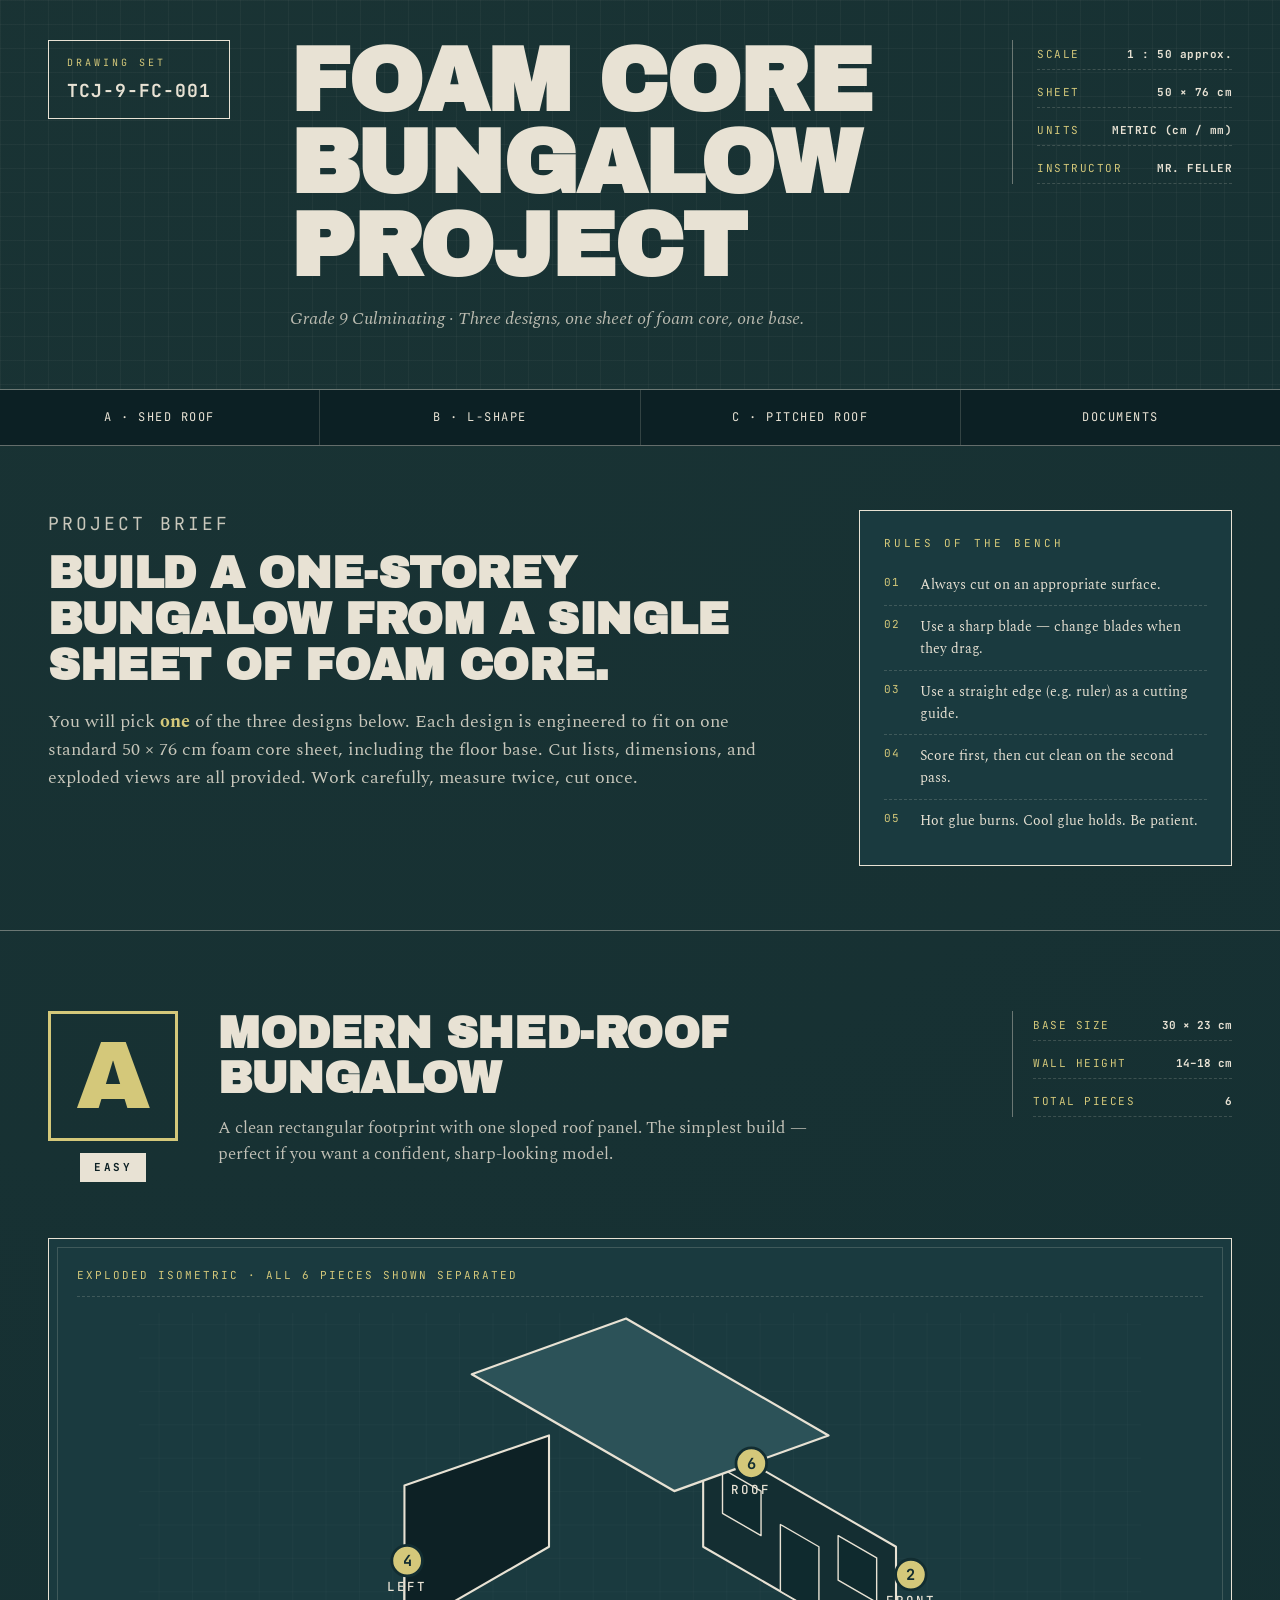
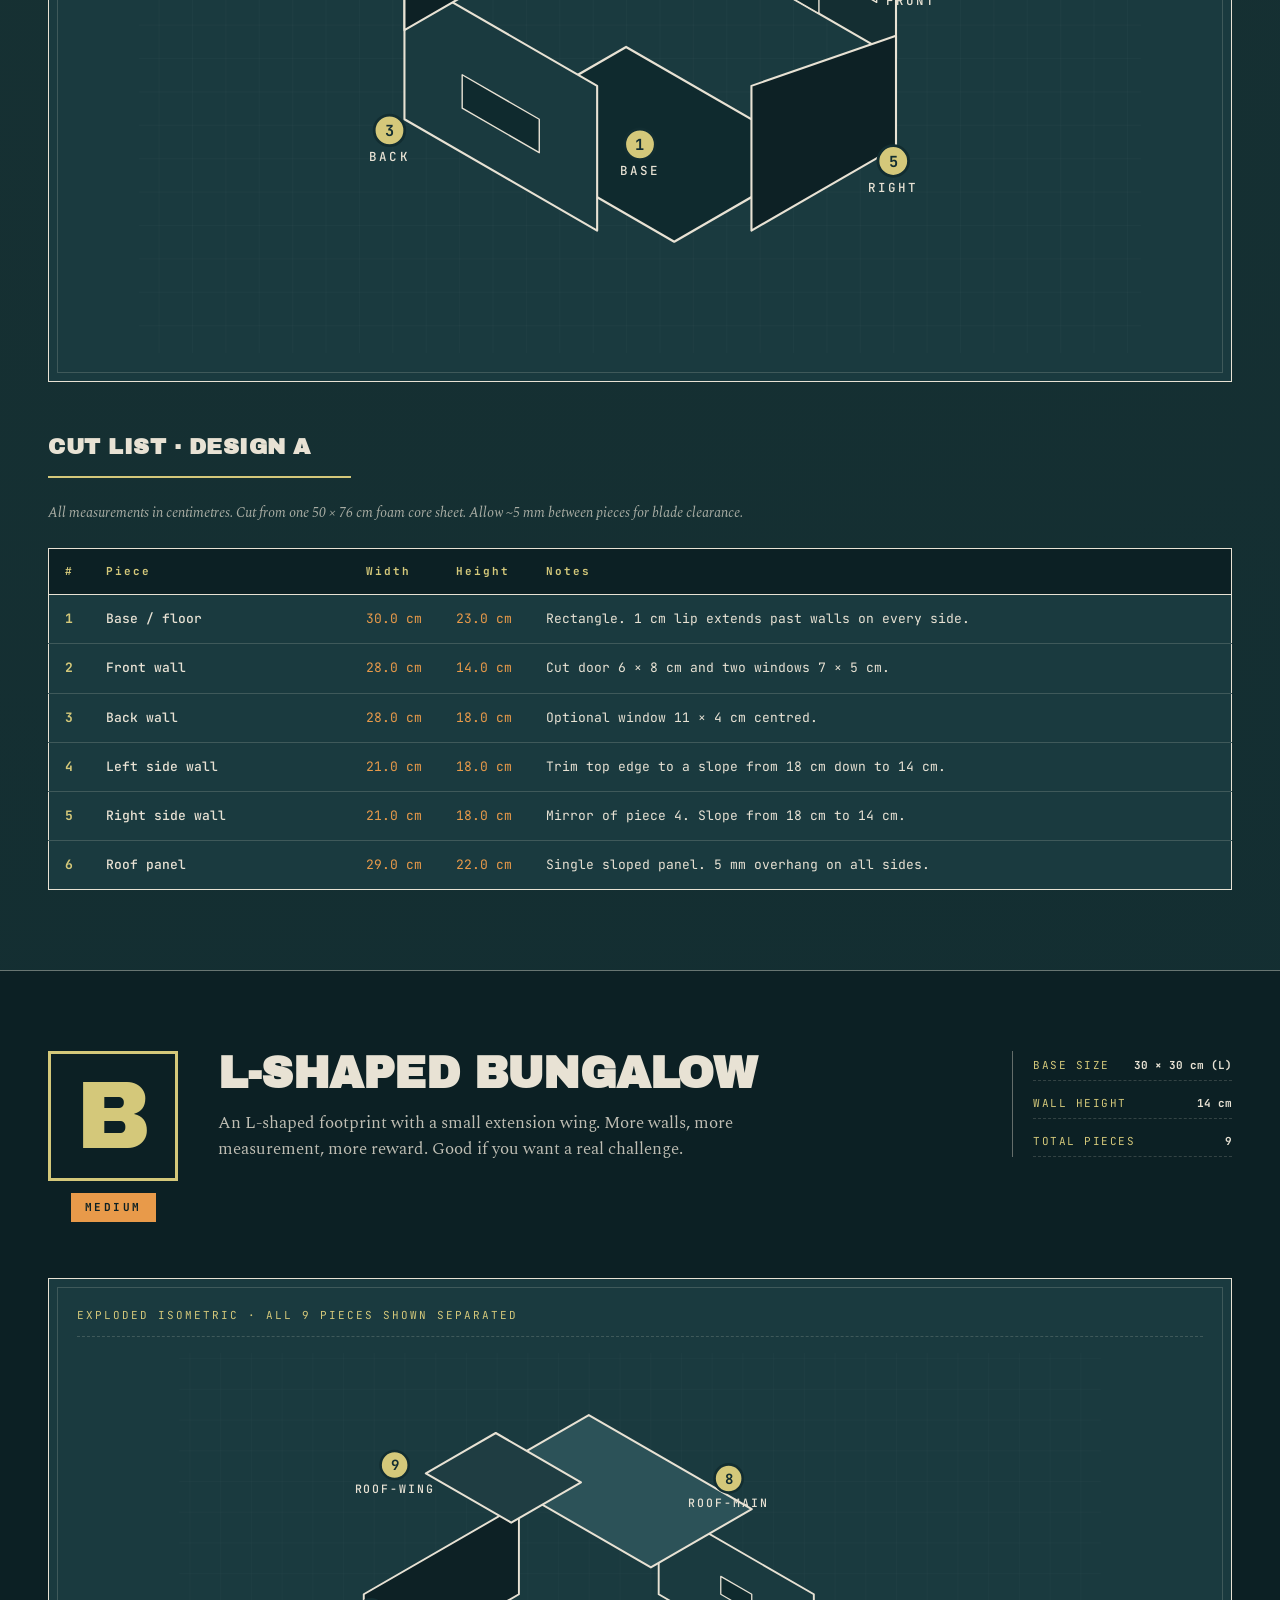
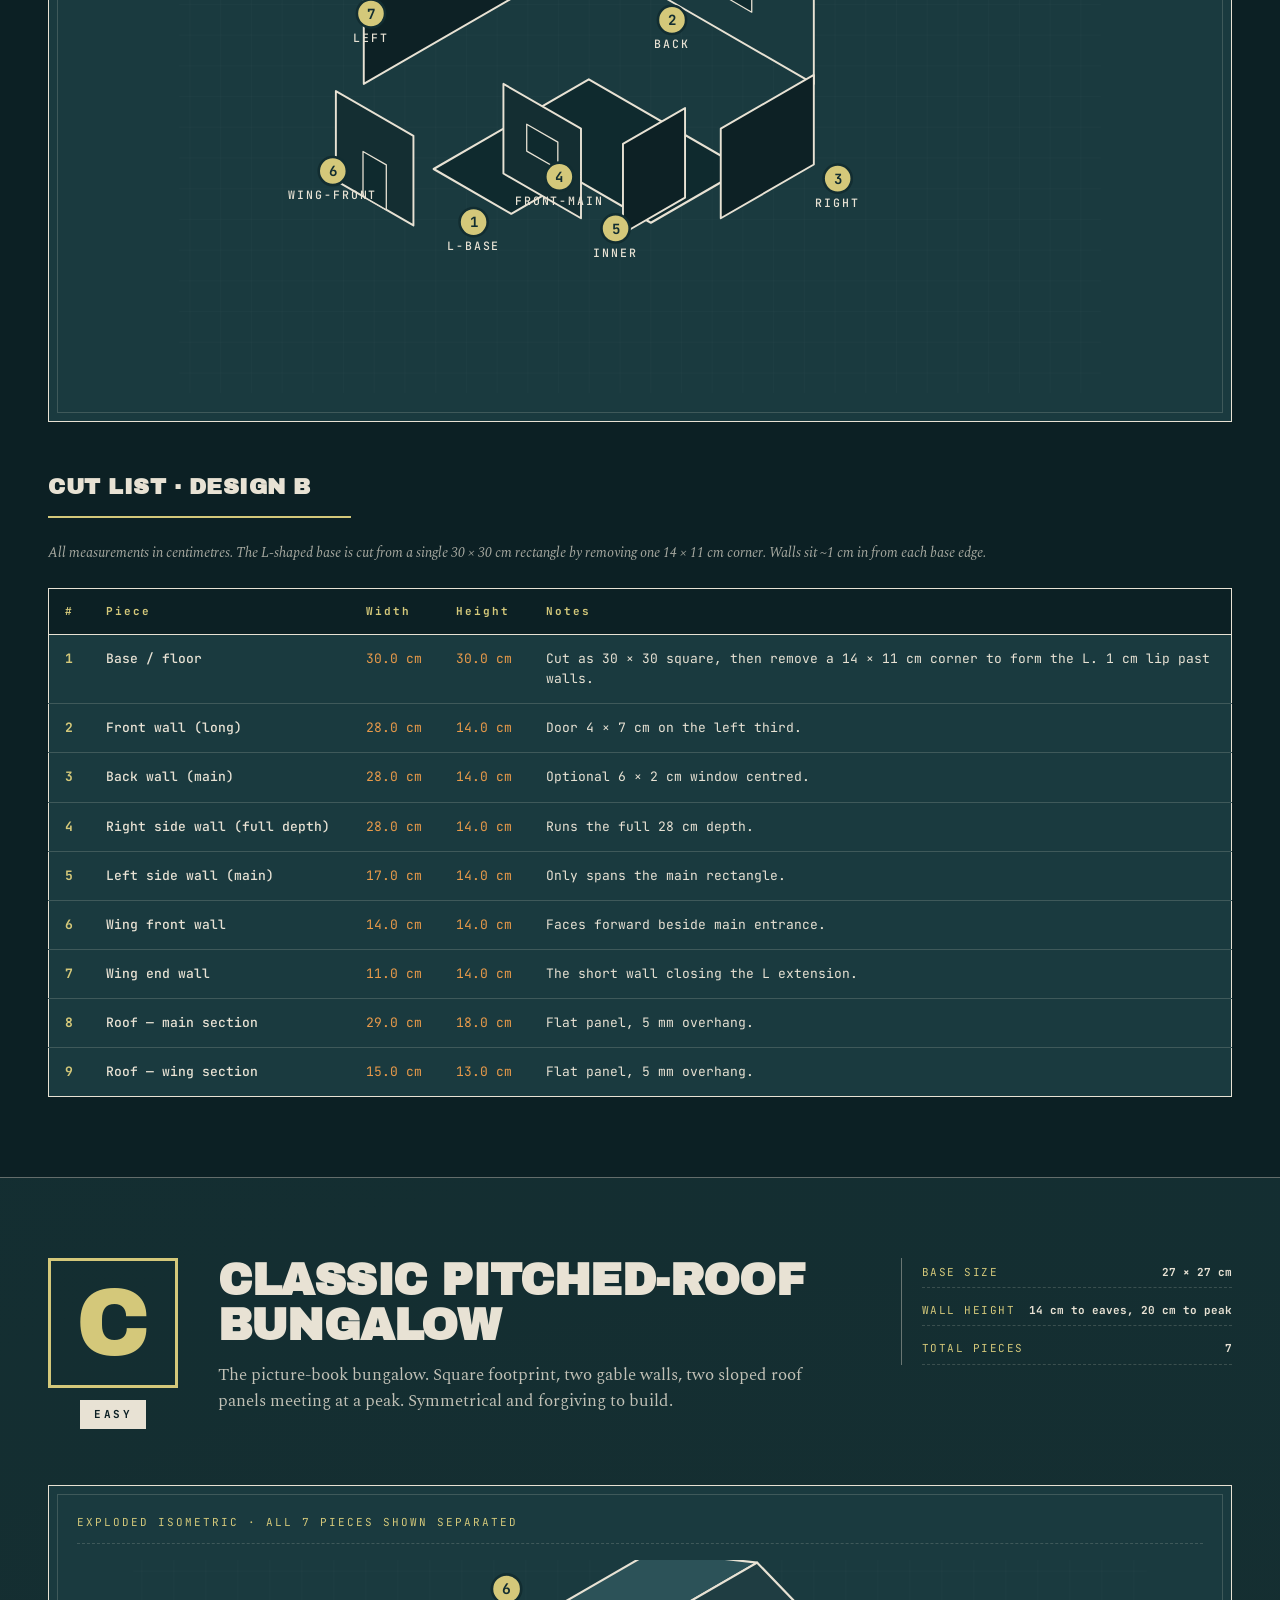
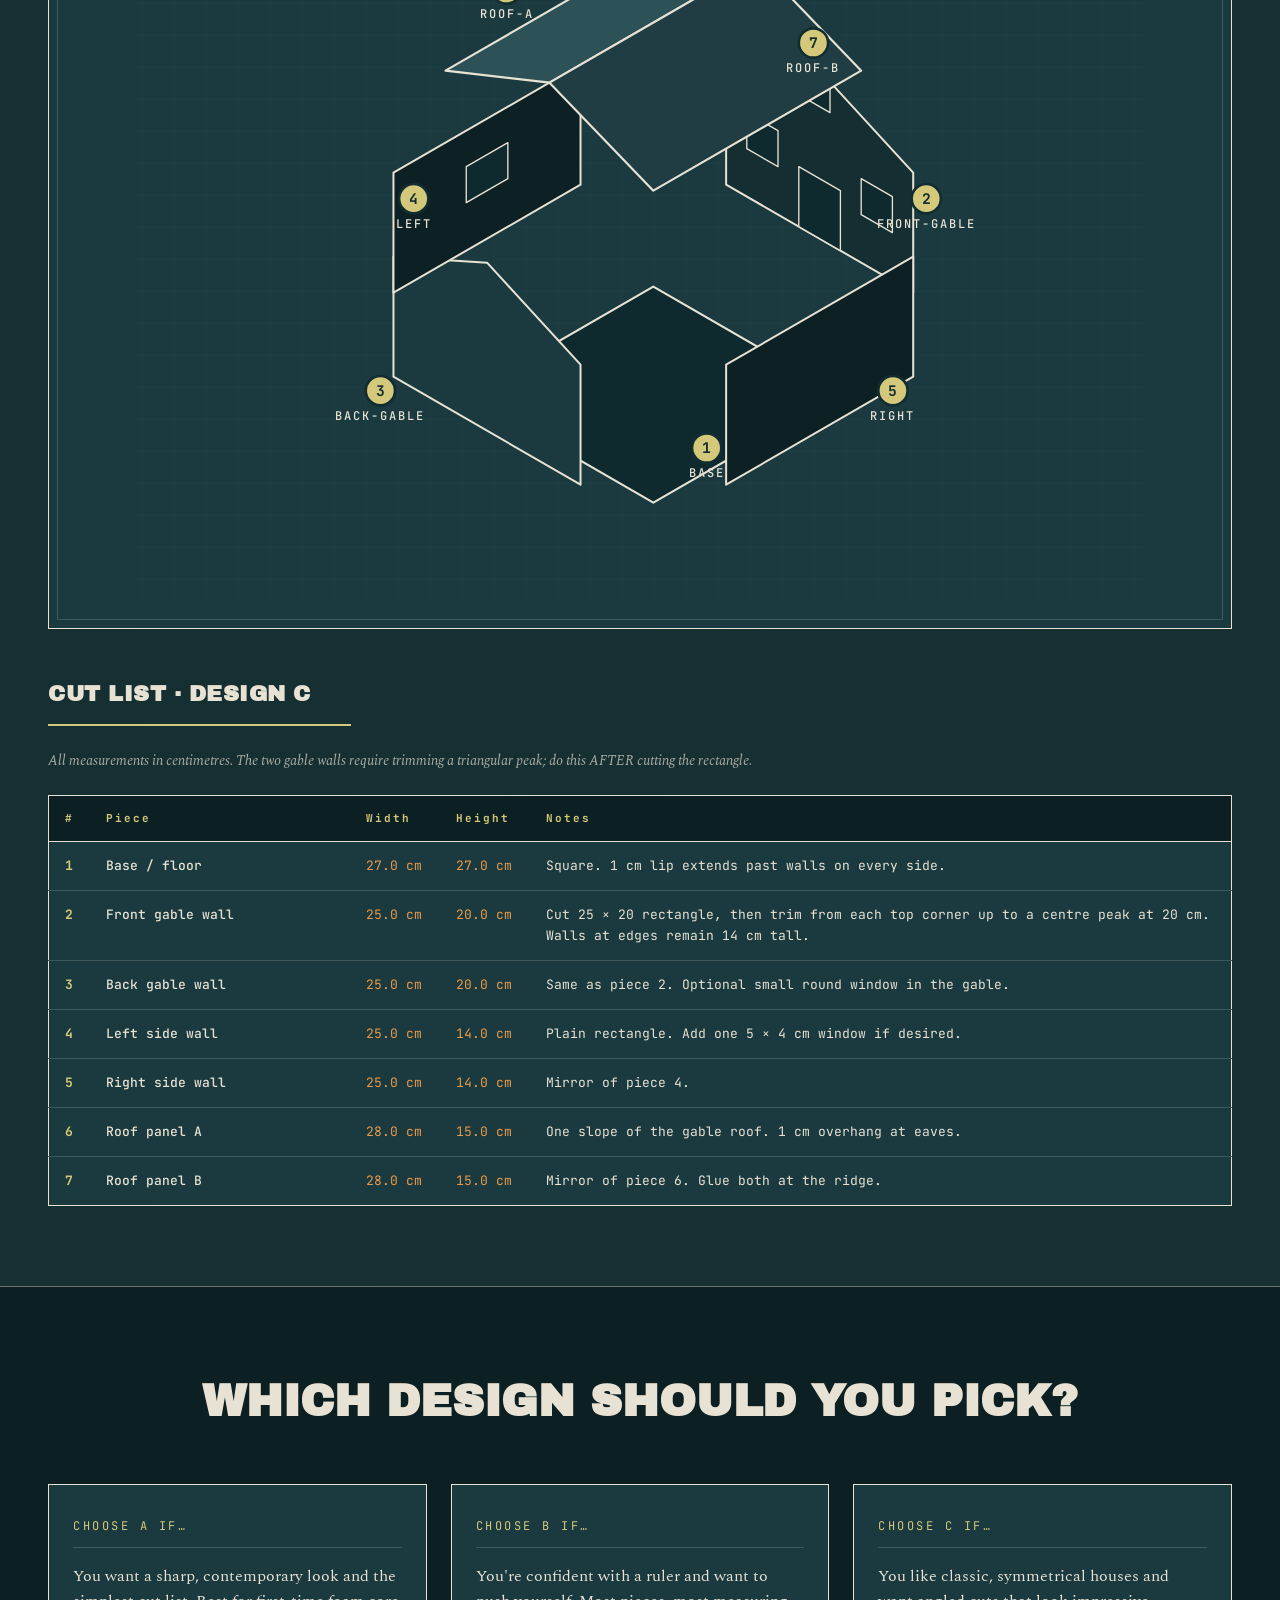
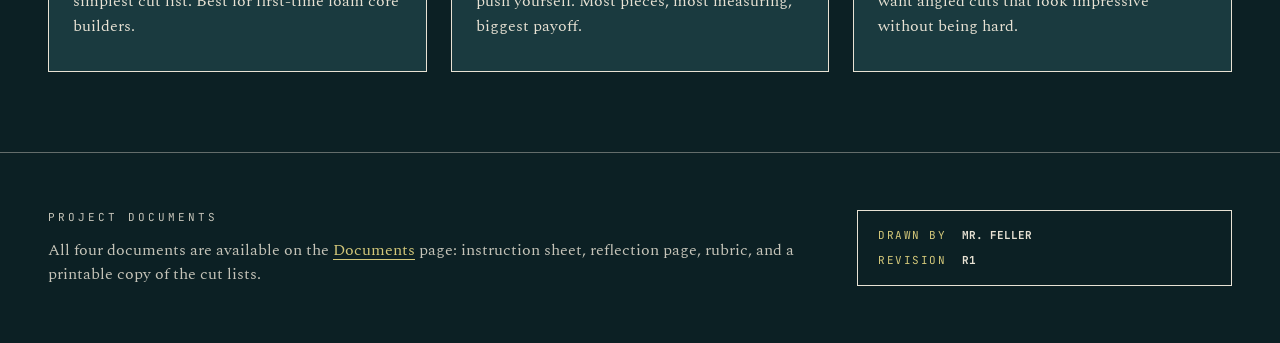
==== index.html @ 4926aea5 "Update index.html" ====
<!DOCTYPE html>
<html lang="en">
<head>
<meta charset="UTF-8" />
<meta name="viewport" content="width=device-width, initial-scale=1.0" />
<title>TCJ Foam Core Bungalow Project — Grade 9 Culminating</title>
<meta name="description" content="Three bungalow designs with cut lists for a Grade 9 foam core construction project." />
<link rel="preconnect" href="https://fonts.googleapis.com" />
<link rel="preconnect" href="https://fonts.gstatic.com" crossorigin />
<link href="https://fonts.googleapis.com/css2?family=Archivo+Black&family=JetBrains+Mono:wght@400;500;700&family=Spectral:ital,wght@0,400;0,600;1,400&display=swap" rel="stylesheet" />
<link rel="stylesheet" href="styles.css" />
</head>
<body>

<header class="masthead">
  <div class="masthead-inner">
    <div class="block-id">
      <span class="block-id-label">DRAWING SET</span>
      <span class="block-id-value">TCJ-9-FC-001</span>
    </div>
    <div class="title-block">
      <h1>Foam Core<br/>Bungalow<br/>Project</h1>
      <p class="tagline">Grade 9 Culminating · Three designs, one sheet of foam core, one base.</p>
    </div>
    <div class="meta-block">
      <div><span>SCALE</span><strong>1 : 50 approx.</strong></div>
      <div><span>SHEET</span><strong>50 × 76 cm</strong></div>
      <div><span>UNITS</span><strong>METRIC (cm / mm)</strong></div>
      <div><span>INSTRUCTOR</span><strong>MR. FELLER</strong></div>
    </div>
  </div>
  <div class="grid-overlay" aria-hidden="true"></div>
</header>

<nav class="design-nav" aria-label="Design navigation">
  <a href="#design-a">A · Shed Roof</a>
  <a href="#design-b">B · L-Shape</a>
  <a href="#design-c">C · Pitched Roof</a>
  <a href="documents.html">Documents</a>
</nav>

<section class="intro">
  <div class="intro-grid">
    <div class="intro-text">
      <p class="kicker">PROJECT BRIEF</p>
      <h2>Build a one-storey bungalow from a single sheet of foam core.</h2>
      <p>You will pick <strong>one</strong> of the three designs below. Each design is engineered to fit on one standard 50 × 76 cm foam core sheet, including the floor base. Cut lists, dimensions, and exploded views are all provided. Work carefully, measure twice, cut once.</p>
    </div>
    <aside class="intro-rules">
      <p class="kicker">RULES OF THE BENCH</p>
      <ol>
        <li>Always cut on an appropriate surface.</li>
        <li>Use a sharp blade — change blades when they drag.</li>
        <li>Use a straight edge (e.g. ruler) as a cutting guide.</li>
        <li>Score first, then cut clean on the second pass.</li>
        <li>Hot glue burns. Cool glue holds. Be patient.</li>
      </ol>
    </aside>
  </div>
</section>

<!-- ============= DESIGN A ============= -->
<section class="design" id="design-a">
  <div class="design-header">
    <div class="badge"><span class="badge-letter">A</span><span class="badge-pill">EASY</span></div>
    <div class="design-title">
      <h3>Modern Shed-Roof Bungalow</h3>
      <p>A clean rectangular footprint with one sloped roof panel. The simplest build — perfect if you want a confident, sharp-looking model.</p>
    </div>
    <div class="design-stats">
      <div><span>BASE SIZE</span><strong>30 × 23 cm</strong></div>
      <div><span>WALL HEIGHT</span><strong>14–18 cm</strong></div>
      <div><span>TOTAL PIECES</span><strong>6</strong></div>
    </div>
  </div>

  <div class="drawing-row single">
    <figure class="drawing wide">
      <figcaption>Exploded Isometric · all 6 pieces shown separated</figcaption>
      <svg viewBox="-350 -200 720 460" xmlns="http://www.w3.org/2000/svg" class="bp" preserveAspectRatio="xMidYMid meet">
<defs>
  <pattern id="iso-grid-a" width="24" height="24" patternUnits="userSpaceOnUse">
    <path d="M 24 0 L 0 0 0 24" fill="none" stroke="rgba(255,255,255,0.05)" stroke-width="0.5"/>
  </pattern>
</defs>
<rect x="-350" y="-200" width="720" height="460" fill="url(#iso-grid-a)"/>

<polygon points="0.0,40.0 138.6,120.0 34.6,180.0 -103.9,100.0" fill="#0f2a2e" stroke="#e8e2d4" stroke-width="1.6" stroke-linejoin="round"/>
<polygon points="55.4,-32.0 194.0,48.0 194.0,-32.0 55.4,-112.0" fill="#142e32" stroke="#e8e2d4" stroke-width="1.5" stroke-linejoin="round"/>
<polygon points="110.9,-0.0 138.6,16.0 138.6,-32.0 110.9,-48.0" fill="#0f2a2e" stroke="#e8e2d4" stroke-width="1" stroke-linejoin="round"/>
<polygon points="69.3,-56.0 97.0,-40.0 97.0,-72.0 69.3,-88.0" fill="#0f2a2e" stroke="#e8e2d4" stroke-width="1" stroke-linejoin="round"/>
<polygon points="152.4,-8.0 180.1,8.0 180.1,-24.0 152.4,-40.0" fill="#0f2a2e" stroke="#e8e2d4" stroke-width="1" stroke-linejoin="round"/>
<polygon points="-159.3,92.0 -20.8,172.0 -20.8,68.0 -159.3,-12.0" fill="#1a3a3f" stroke="#e8e2d4" stroke-width="1.5" stroke-linejoin="round"/>
<polygon points="-117.8,84.0 -62.4,116.0 -62.4,92.0 -117.8,60.0" fill="#0f2a2e" stroke="#e8e2d4" stroke-width="1" stroke-linejoin="round"/>
<polygon points="-55.4,-32.0 -159.3,28.0 -159.3,-76.0 -55.4,-112.0" fill="#0d2125" stroke="#e8e2d4" stroke-width="1.5" stroke-linejoin="round"/>
<polygon points="194.0,112.0 90.1,172.0 90.1,68.0 194.0,32.0" fill="#0d2125" stroke="#e8e2d4" stroke-width="1.5" stroke-linejoin="round"/>
<polygon points="0.0,-196.0 145.5,-112.0 34.6,-72.0 -110.9,-156.0" fill="#2c5258" stroke="#e8e2d4" stroke-width="1.6" stroke-linejoin="round"/>
<g><circle cx="10" cy="110.0" r="11" fill="#d4c87a" stroke="#122d31" stroke-width="2"/><text x="10" y="114.0" font-family="JetBrains Mono, monospace" font-size="11" font-weight="700" fill="#122d31" text-anchor="middle">1</text></g><text x="10" y="132.0" font-family="JetBrains Mono, monospace" font-size="9" fill="#e8e2d4" text-anchor="middle" letter-spacing="1.5" font-weight="500">BASE</text>
<g><circle cx="204.70765814495917" cy="-12.0" r="11" fill="#d4c87a" stroke="#122d31" stroke-width="2"/><text x="204.70765814495917" y="-8.0" font-family="JetBrains Mono, monospace" font-size="11" font-weight="700" fill="#122d31" text-anchor="middle">2</text></g><text x="204.70765814495917" y="10.0" font-family="JetBrains Mono, monospace" font-size="9" fill="#e8e2d4" text-anchor="middle" letter-spacing="1.5" font-weight="500">FRONT</text>
<g><circle cx="-170.06664199358164" cy="99.99999999999997" r="11" fill="#d4c87a" stroke="#122d31" stroke-width="2"/><text x="-170.06664199358164" y="103.99999999999997" font-family="JetBrains Mono, monospace" font-size="11" font-weight="700" fill="#122d31" text-anchor="middle">3</text></g><text x="-170.06664199358164" y="121.99999999999997" font-family="JetBrains Mono, monospace" font-size="9" fill="#e8e2d4" text-anchor="middle" letter-spacing="1.5" font-weight="500">BACK</text>
<g><circle cx="-157.3871500692704" cy="-22.0" r="11" fill="#d4c87a" stroke="#122d31" stroke-width="2"/><text x="-157.3871500692704" y="-18.0" font-family="JetBrains Mono, monospace" font-size="11" font-weight="700" fill="#122d31" text-anchor="middle">4</text></g><text x="-157.3871500692704" y="0.0" font-family="JetBrains Mono, monospace" font-size="9" fill="#e8e2d4" text-anchor="middle" letter-spacing="1.5" font-weight="500">LEFT</text>
<g><circle cx="192.02816622064796" cy="121.99999999999997" r="11" fill="#d4c87a" stroke="#122d31" stroke-width="2"/><text x="192.02816622064796" y="125.99999999999997" font-family="JetBrains Mono, monospace" font-size="11" font-weight="700" fill="#122d31" text-anchor="middle">5</text></g><text x="192.02816622064796" y="143.99999999999997" font-family="JetBrains Mono, monospace" font-size="9" fill="#e8e2d4" text-anchor="middle" letter-spacing="1.5" font-weight="500">RIGHT</text>    
<g><circle cx="90" cy="-92" r="11" fill="#d4c87a" stroke="#122d31" stroke-width="2"/><text x="90" y="-88" font-family="JetBrains Mono, monospace" font-size="11" font-weight="700" fill="#122d31" text-anchor="middle">6</text></g><text x="90" y="-70" font-family="JetBrains Mono, monospace" font-size="9" fill="#e8e2d4" text-anchor="middle" letter-spacing="1.5" font-weight="500">ROOF</text>
</svg>    
    </figure>
  </div>

  <div class="cutlist-section">
    <h4>Cut List · Design A</h4>
    <p class="cutlist-note">All measurements in centimetres. Cut from one 50 × 76 cm foam core sheet. Allow ~5 mm between pieces for blade clearance.</p>
    <table class="cutlist">
      <thead>
        <tr><th>#</th><th>Piece</th><th>Width</th><th>Height</th><th>Notes</th></tr>
      </thead>
      <tbody>
        <tr><td>1</td><td>Base / floor</td><td>30.0 cm</td><td>23.0 cm</td><td>Rectangle. 1 cm lip extends past walls on every side.</td></tr>
        <tr><td>2</td><td>Front wall</td><td>28.0 cm</td><td>14.0 cm</td><td>Cut door 6 × 8 cm and two windows 7 × 5 cm.</td></tr>
        <tr><td>3</td><td>Back wall</td><td>28.0 cm</td><td>18.0 cm</td><td>Optional window 11 × 4 cm centred.</td></tr>
        <tr><td>4</td><td>Left side wall</td><td>21.0 cm</td><td>18.0 cm</td><td>Trim top edge to a slope from 18 cm down to 14 cm.</td></tr>
        <tr><td>5</td><td>Right side wall</td><td>21.0 cm</td><td>18.0 cm</td><td>Mirror of piece 4. Slope from 18 cm to 14 cm.</td></tr>
        <tr><td>6</td><td>Roof panel</td><td>29.0 cm</td><td>22.0 cm</td><td>Single sloped panel. 5 mm overhang on all sides.</td></tr>
      </tbody>
    </table>
  </div>
</section>

<!-- ============= DESIGN B ============= -->
<section class="design alt" id="design-b">
  <div class="design-header">
    <div class="badge"><span class="badge-letter">B</span><span class="badge-pill medium">MEDIUM</span></div>
    <div class="design-title">
      <h3>L-Shaped Bungalow</h3>
      <p>An L-shaped footprint with a small extension wing. More walls, more measurement, more reward. Good if you want a real challenge.</p>
    </div>
    <div class="design-stats">
      <div><span>BASE SIZE</span><strong>30 × 30 cm (L)</strong></div>
      <div><span>WALL HEIGHT</span><strong>14 cm</strong></div>
      <div><span>TOTAL PIECES</span><strong>9</strong></div>
    </div>
  </div>

  <div class="drawing-row single">
    <figure class="drawing wide">
      <figcaption>Exploded Isometric · all 9 pieces shown separated</figcaption>
      <svg viewBox="-320 -220 720 500" xmlns="http://www.w3.org/2000/svg" class="bp" preserveAspectRatio="xMidYMid meet">
<defs>
  <pattern id="iso-grid-b" width="24" height="24" patternUnits="userSpaceOnUse">
    <path d="M 24 0 L 0 0 0 24" fill="none" stroke="rgba(255,255,255,0.05)" stroke-width="0.5"/>
  </pattern>
</defs>
<rect x="-320" y="-220" width="720" height="500" fill="url(#iso-grid-b)"/>

<polygon points="0.0,35.0 121.2,105.0 48.5,147.0 -12.1,112.0 -60.6,140.0 -121.2,105.0" fill="#0f2a2e" stroke="#e8e2d4" stroke-width="1.6" stroke-linejoin="round"/>
<polygon points="54.6,-31.5 175.8,38.5 175.8,-31.5 54.6,-101.5" fill="#1a3a3f" stroke="#e8e2d4" stroke-width="1.5" stroke-linejoin="round"/>
<polygon points="103.1,-31.5 127.3,-17.5 127.3,-31.5 103.1,-45.5" fill="#0f2a2e" stroke="#e8e2d4" stroke-width="1" stroke-linejoin="round"/>
<polygon points="175.8,101.5 103.1,143.5 103.1,73.5 175.8,31.5" fill="#0d2125" stroke="#e8e2d4" stroke-width="1.5" stroke-linejoin="round"/>
<polygon points="-66.7,108.5 -6.1,143.5 -6.1,73.5 -66.7,38.5" fill="#142e32" stroke="#e8e2d4" stroke-width="1.5" stroke-linejoin="round"/>
<polygon points="-48.5,91.0 -24.2,105.0 -24.2,84.0 -48.5,70.0" fill="#0f2a2e" stroke="#e8e2d4" stroke-width="1" stroke-linejoin="round"/>
<polygon points="75.2,127.4 26.7,155.4 26.7,85.4 75.2,57.4" fill="#0d2125" stroke="#e8e2d4" stroke-width="1.5" stroke-linejoin="round"/>
<polygon points="-197.6,114.1 -137.0,149.1 -137.0,79.1 -197.6,44.1" fill="#142e32" stroke="#e8e2d4" stroke-width="1.5" stroke-linejoin="round"/>
<polygon points="-176.4,126.3 -158.2,136.8 -158.2,101.8 -176.4,91.3" fill="#0f2a2e" stroke="#e8e2d4" stroke-width="1" stroke-linejoin="round"/>
<polygon points="-54.6,-31.5 -175.8,38.5 -175.8,-31.5 -54.6,-101.5" fill="#0d2125" stroke="#e8e2d4" stroke-width="1.5" stroke-linejoin="round"/>
<polygon points="0.0,-171.5 127.3,-98.0 48.5,-52.5 -78.8,-126.0" fill="#2c5258" stroke="#e8e2d4" stroke-width="1.6" stroke-linejoin="round"/>
<polygon points="-72.7,-157.5 -6.1,-119.0 -60.6,-87.5 -127.3,-126.0" fill="#1f3d42" stroke="#e8e2d4" stroke-width="1.6" stroke-linejoin="round"/>
<g><circle cx="-90" cy="146.5" r="11" fill="#d4c87a" stroke="#122d31" stroke-width="2"/><text x="-90" y="150.5" font-family="JetBrains Mono, monospace" font-size="11" font-weight="700" fill="#122d31" text-anchor="middle">1</text></g><text x="-90" y="168.5" font-family="JetBrains Mono, monospace" font-size="9" fill="#e8e2d4" text-anchor="middle" letter-spacing="1.5" font-weight="500">L-BASE</text>
<g><circle cx="65" cy="-11.5" r="11" fill="#d4c87a" stroke="#122d31" stroke-width="2"/><text x="65" y="-7.5" font-family="JetBrains Mono, monospace" font-size="11" font-weight="700" fill="#122d31" text-anchor="middle">2</text></g><text x="65" y="10.5" font-family="JetBrains Mono, monospace" font-size="9" fill="#e8e2d4" text-anchor="middle" letter-spacing="1.5" font-weight="500">BACK</text>
<g><circle cx="194.43009000929464" cy="112.49999999999997" r="11" fill="#d4c87a" stroke="#122d31" stroke-width="2"/><text x="194.43009000929464" y="116.49999999999997" font-family="JetBrains Mono, monospace" font-size="11" font-weight="700" fill="#122d31" text-anchor="middle">3</text></g><text x="194.43009000929464" y="134.49999999999997" font-family="JetBrains Mono, monospace" font-size="9" fill="#e8e2d4" text-anchor="middle" letter-spacing="1.5" font-weight="500">RIGHT</text>
<g><circle cx="-23" cy="110.99999999999997" r="11" fill="#d4c87a" stroke="#122d31" stroke-width="2"/><text x="-23" y="114.99999999999997" font-family="JetBrains Mono, monospace" font-size="11" font-weight="700" fill="#122d31" text-anchor="middle">4</text></g><text x="-23" y="132.99999999999997" font-family="JetBrains Mono, monospace" font-size="9" fill="#e8e2d4" text-anchor="middle" letter-spacing="1.5" font-weight="500">FRONT-MAIN</text>
<g><circle cx="20.922293742524985" cy="151.39999999999998" r="11" fill="#d4c87a" stroke="#122d31" stroke-width="2"/><text x="20.922293742524985" y="155.39999999999998" font-family="JetBrains Mono, monospace" font-size="11" font-weight="700" fill="#122d31" text-anchor="middle">5</text></g><text x="20.922293742524985" y="173.39999999999998" font-family="JetBrains Mono, monospace" font-size="9" fill="#e8e2d4" text-anchor="middle" letter-spacing="1.5" font-weight="500">INNER</text>
<g><circle cx="-200" cy="106.59999999999998" r="11" fill="#d4c87a" stroke="#122d31" stroke-width="2"/><text x="-200" y="110.59999999999998" font-family="JetBrains Mono, monospace" font-size="11" font-weight="700" fill="#122d31" text-anchor="middle">6</text></g><text x="-200" y="128.59999999999997" font-family="JetBrains Mono, monospace" font-size="9" fill="#e8e2d4" text-anchor="middle" letter-spacing="1.5" font-weight="500">WING-FRONT</text>
<g><circle cx="-170.18137870333035" cy="-16.5" r="11" fill="#d4c87a" stroke="#122d31" stroke-width="2"/><text x="-170.18137870333035" y="-12.5" font-family="JetBrains Mono, monospace" font-size="11" font-weight="700" fill="#122d31" text-anchor="middle">7</text></g><text x="-170.18137870333035" y="5.5" font-family="JetBrains Mono, monospace" font-size="9" fill="#e8e2d4" text-anchor="middle" letter-spacing="1.5" font-weight="500">LEFT</text>
<g><circle cx="109.24871130596429" cy="-122.0" r="11" fill="#d4c87a" stroke="#122d31" stroke-width="2"/><text x="109.24871130596429" y="-118.0" font-family="JetBrains Mono, monospace" font-size="11" font-weight="700" fill="#122d31" text-anchor="middle">8</text></g><text x="109.24871130596429" y="-100.0" font-family="JetBrains Mono, monospace" font-size="9" fill="#e8e2d4" text-anchor="middle" letter-spacing="1.5" font-weight="500">ROOF-MAIN</text>
<g><circle cx="-151.6839560914018" cy="-132.5" r="11" fill="#d4c87a" stroke="#122d31" stroke-width="2"/><text x="-151.6839560914018" y="-128.5" font-family="JetBrains Mono, monospace" font-size="11" font-weight="700" fill="#122d31" text-anchor="middle">9</text></g><text x="-151.6839560914018" y="-110.5" font-family="JetBrains Mono, monospace" font-size="9" fill="#e8e2d4" text-anchor="middle" letter-spacing="1.5" font-weight="500">ROOF-WING</text>
</svg>
    </figure>
  </div>

  <div class="cutlist-section">
    <h4>Cut List · Design B</h4>
    <p class="cutlist-note">All measurements in centimetres. The L-shaped base is cut from a single 30 × 30 cm rectangle by removing one 14 × 11 cm corner. Walls sit ~1 cm in from each base edge.</p>
    <table class="cutlist">
      <thead>
        <tr><th>#</th><th>Piece</th><th>Width</th><th>Height</th><th>Notes</th></tr>
      </thead>
      <tbody>
        <tr><td>1</td><td>Base / floor</td><td>30.0 cm</td><td>30.0 cm</td><td>Cut as 30 × 30 square, then remove a 14 × 11 cm corner to form the L. 1 cm lip past walls.</td></tr>
        <tr><td>2</td><td>Front wall (long)</td><td>28.0 cm</td><td>14.0 cm</td><td>Door 4 × 7 cm on the left third.</td></tr>
        <tr><td>3</td><td>Back wall (main)</td><td>28.0 cm</td><td>14.0 cm</td><td>Optional 6 × 2 cm window centred.</td></tr>
        <tr><td>4</td><td>Right side wall (full depth)</td><td>28.0 cm</td><td>14.0 cm</td><td>Runs the full 28 cm depth.</td></tr>
        <tr><td>5</td><td>Left side wall (main)</td><td>17.0 cm</td><td>14.0 cm</td><td>Only spans the main rectangle.</td></tr>
        <tr><td>6</td><td>Wing front wall</td><td>14.0 cm</td><td>14.0 cm</td><td>Faces forward beside main entrance.</td></tr>
        <tr><td>7</td><td>Wing end wall</td><td>11.0 cm</td><td>14.0 cm</td><td>The short wall closing the L extension.</td></tr>
        <tr><td>8</td><td>Roof — main section</td><td>29.0 cm</td><td>18.0 cm</td><td>Flat panel, 5 mm overhang.</td></tr>
        <tr><td>9</td><td>Roof — wing section</td><td>15.0 cm</td><td>13.0 cm</td><td>Flat panel, 5 mm overhang.</td></tr>
      </tbody>
    </table>
  </div>
</section>

<!-- ============= DESIGN C ============= -->
<section class="design" id="design-c">
  <div class="design-header">
    <div class="badge"><span class="badge-letter">C</span><span class="badge-pill">EASY</span></div>
    <div class="design-title">
      <h3>Classic Pitched-Roof Bungalow</h3>
      <p>The picture-book bungalow. Square footprint, two gable walls, two sloped roof panels meeting at a peak. Symmetrical and forgiving to build.</p>
    </div>
    <div class="design-stats">
      <div><span>BASE SIZE</span><strong>27 × 27 cm</strong></div>
      <div><span>WALL HEIGHT</span><strong>14 cm to eaves, 20 cm to peak</strong></div>
      <div><span>TOTAL PIECES</span><strong>7</strong></div>
    </div>
  </div>

  <div class="drawing-row single">
    <figure class="drawing wide">
      <figcaption>Exploded Isometric · all 7 pieces shown separated</figcaption>
      <svg viewBox="-390 -200 760 480" xmlns="http://www.w3.org/2000/svg" class="bp" preserveAspectRatio="xMidYMid meet">
<defs>
  <pattern id="iso-grid-c" width="24" height="24" patternUnits="userSpaceOnUse">
    <path d="M 24 0 L 0 0 0 24" fill="none" stroke="rgba(255,255,255,0.05)" stroke-width="0.5"/>
  </pattern>
</defs>
<rect x="-390" y="-200" width="760" height="480" fill="url(#iso-grid-c)"/>

<polygon points="0.0,45.0 140.3,126.0 0.0,207.0 -140.3,126.0" fill="#0f2a2e" stroke="#e8e2d4" stroke-width="1.6" stroke-linejoin="round"/>
<polygon points="54.6,-31.5 194.9,49.5 194.9,-40.5 124.7,-117.0 54.6,-121.5" fill="#142e32" stroke="#e8e2d4" stroke-width="1.5" stroke-linejoin="round"/>
<polygon points="109.1,-0.0 140.3,18.0 140.3,-27.0 109.1,-45.0" fill="#0f2a2e" stroke="#e8e2d4" stroke-width="1" stroke-linejoin="round"/>
<polygon points="70.1,-58.5 93.5,-45.0 93.5,-72.0 70.1,-85.5" fill="#0f2a2e" stroke="#e8e2d4" stroke-width="1" stroke-linejoin="round"/>
<polygon points="155.9,-9.0 179.3,4.5 179.3,-22.5 155.9,-36.0" fill="#0f2a2e" stroke="#e8e2d4" stroke-width="1" stroke-linejoin="round"/>
<polygon points="116.9,-94.5 132.5,-85.5 132.5,-103.5 116.9,-112.5" fill="#0f2a2e" stroke="#e8e2d4" stroke-width="1" stroke-linejoin="round"/>
<polygon points="-194.9,112.5 -54.6,193.5 -54.6,103.5 -124.7,27.0 -194.9,22.5" fill="#1a3a3f" stroke="#e8e2d4" stroke-width="1.5" stroke-linejoin="round"/>
<polygon points="-54.6,-31.5 -194.9,49.5 -194.9,-40.5 -54.6,-121.5" fill="#0d2125" stroke="#e8e2d4" stroke-width="1.5" stroke-linejoin="round"/>
<polygon points="-109.1,-36.0 -140.3,-18.0 -140.3,-45.0 -109.1,-63.0" fill="#0f2a2e" stroke="#e8e2d4" stroke-width="1" stroke-linejoin="round"/>
<polygon points="194.9,112.5 54.6,193.5 54.6,103.5 194.9,22.5" fill="#0d2125" stroke="#e8e2d4" stroke-width="1.5" stroke-linejoin="round"/>
<polygon points="0.0,-207.0 -155.9,-117.0 -77.9,-108.0 77.9,-198.0" fill="#2c5258" stroke="#e8e2d4" stroke-width="1.6" stroke-linejoin="round"/>
<polygon points="77.9,-198.0 -77.9,-108.0 0.0,-27.0 155.9,-117.0" fill="#1f3d42" stroke="#e8e2d4" stroke-width="1.6" stroke-linejoin="round"/>
<g><circle cx="40" cy="166.0" r="11" fill="#d4c87a" stroke="#122d31" stroke-width="2"/><text x="40" y="170.0" font-family="JetBrains Mono, monospace" font-size="11" font-weight="700" fill="#122d31" text-anchor="middle">1</text></g><text x="40" y="188.0" font-family="JetBrains Mono, monospace" font-size="9" fill="#e8e2d4" text-anchor="middle" letter-spacing="1.5" font-weight="500">BASE</text>
<g><circle cx="204.70765814495917" cy="-21.0" r="11" fill="#d4c87a" stroke="#122d31" stroke-width="2"/><text x="204.70765814495917" y="-17.0" font-family="JetBrains Mono, monospace" font-size="11" font-weight="700" fill="#122d31" text-anchor="middle">2</text></g><text x="204.70765814495917" y="1.0" font-family="JetBrains Mono, monospace" font-size="9" fill="#e8e2d4" text-anchor="middle" letter-spacing="1.5" font-weight="500">FRONT-GABLE</text>
<g><circle cx="-204.70765814495917" cy="122.99999999999997" r="11" fill="#d4c87a" stroke="#122d31" stroke-width="2"/><text x="-204.70765814495917" y="126.99999999999997" font-family="JetBrains Mono, monospace" font-size="11" font-weight="700" fill="#122d31" text-anchor="middle">3</text></g><text x="-204.70765814495917" y="144.99999999999997" font-family="JetBrains Mono, monospace" font-size="9" fill="#e8e2d4" text-anchor="middle" letter-spacing="1.5" font-weight="500">BACK-GABLE</text>
<g><circle cx="-179.70765814495917" cy="-21.0" r="11" fill="#d4c87a" stroke="#122d31" stroke-width="2"/><text x="-179.70765814495917" y="-17.0" font-family="JetBrains Mono, monospace" font-size="11" font-weight="700" fill="#122d31" text-anchor="middle">4</text></g><text x="-179.70765814495917" y="1.0" font-family="JetBrains Mono, monospace" font-size="9" fill="#e8e2d4" text-anchor="middle" letter-spacing="1.5" font-weight="500">LEFT</text>
<g><circle cx="179.70765814495917" cy="122.99999999999997" r="11" fill="#d4c87a" stroke="#122d31" stroke-width="2"/><text x="179.70765814495917" y="126.99999999999997" font-family="JetBrains Mono, monospace" font-size="11" font-weight="700" fill="#122d31" text-anchor="middle">5</text></g><text x="179.70765814495917" y="144.99999999999997" font-family="JetBrains Mono, monospace" font-size="9" fill="#e8e2d4" text-anchor="middle" letter-spacing="1.5" font-weight="500">RIGHT</text>
<g><circle cx="-110.07402885326977" cy="-178.25" r="11" fill="#d4c87a" stroke="#122d31" stroke-width="2"/><text x="-110.07402885326977" y="-174.25" font-family="JetBrains Mono, monospace" font-size="11" font-weight="700" fill="#122d31" text-anchor="middle">6</text></g><text x="-110.07402885326977" y="-156.25" font-family="JetBrains Mono, monospace" font-size="9" fill="#e8e2d4" text-anchor="middle" letter-spacing="1.5" font-weight="500">ROOF-A</text>
<g><circle cx="120.07402885326977" cy="-137.75000000000003" r="11" fill="#d4c87a" stroke="#122d31" stroke-width="2"/><text x="120.07402885326977" y="-133.75000000000003" font-family="JetBrains Mono, monospace" font-size="11" font-weight="700" fill="#122d31" text-anchor="middle">7</text></g><text x="120.07402885326977" y="-115.75000000000003" font-family="JetBrains Mono, monospace" font-size="9" fill="#e8e2d4" text-anchor="middle" letter-spacing="1.5" font-weight="500">ROOF-B</text>
</svg>
    </figure>
  </div>

  <div class="cutlist-section">
    <h4>Cut List · Design C</h4>
    <p class="cutlist-note">All measurements in centimetres. The two gable walls require trimming a triangular peak; do this AFTER cutting the rectangle.</p>
    <table class="cutlist">
      <thead>
        <tr><th>#</th><th>Piece</th><th>Width</th><th>Height</th><th>Notes</th></tr>
      </thead>
      <tbody>
        <tr><td>1</td><td>Base / floor</td><td>27.0 cm</td><td>27.0 cm</td><td>Square. 1 cm lip extends past walls on every side.</td></tr>
        <tr><td>2</td><td>Front gable wall</td><td>25.0 cm</td><td>20.0 cm</td><td>Cut 25 × 20 rectangle, then trim from each top corner up to a centre peak at 20 cm. Walls at edges remain 14 cm tall.</td></tr>
        <tr><td>3</td><td>Back gable wall</td><td>25.0 cm</td><td>20.0 cm</td><td>Same as piece 2. Optional small round window in the gable.</td></tr>
        <tr><td>4</td><td>Left side wall</td><td>25.0 cm</td><td>14.0 cm</td><td>Plain rectangle. Add one 5 × 4 cm window if desired.</td></tr>
        <tr><td>5</td><td>Right side wall</td><td>25.0 cm</td><td>14.0 cm</td><td>Mirror of piece 4.</td></tr>
        <tr><td>6</td><td>Roof panel A</td><td>28.0 cm</td><td>15.0 cm</td><td>One slope of the gable roof. 1 cm overhang at eaves.</td></tr>
        <tr><td>7</td><td>Roof panel B</td><td>28.0 cm</td><td>15.0 cm</td><td>Mirror of piece 6. Glue both at the ridge.</td></tr>
      </tbody>
    </table>
  </div>
</section>

<!-- ============= COMPARISON ============= -->
<section class="compare">
  <h3>Which Design Should You Pick?</h3>
  <div class="compare-grid">
    <div class="compare-card">
      <span class="compare-label">CHOOSE A IF…</span>
      <p>You want a sharp, contemporary look and the simplest cut list. Best for first-time foam core builders.</p>
    </div>
    <div class="compare-card">
      <span class="compare-label">CHOOSE B IF…</span>
      <p>You're confident with a ruler and want to push yourself. Most pieces, most measuring, biggest payoff.</p>
    </div>
    <div class="compare-card">
      <span class="compare-label">CHOOSE C IF…</span>
      <p>You like classic, symmetrical houses and want angled cuts that look impressive without being hard.</p>
    </div>
  </div>
</section>

<footer class="endplate">
  <div class="endplate-inner">
    <div>
      <p class="kicker">PROJECT DOCUMENTS</p>
      <p>All four documents are available on the <a href="documents.html">Documents</a> page: instruction sheet, reflection page, rubric, and a printable copy of the cut lists.</p>
    </div>
    <div class="signoff">
      <span>DRAWN BY</span><strong>MR. FELLER</strong>
      <span>REVISION</span><strong>R1</strong>
    </div>
  </div>
</footer>

</body>
</html>
---- styles.css ----
/* ============================================
   TCJ Foam Core Bungalow Project — Stylesheet
   Blueprint / drafting-table aesthetic
   ============================================ */

:root {
  --ink: #e8e2d4;
  --paper: #122d31;
  --paper-deep: #0c2024;
  --paper-mid: #1a3a3f;
  --accent: #d4c87a;
  --accent-warm: #e89a4a;
  --rule: rgba(232, 226, 212, 0.18);
  --rule-strong: rgba(232, 226, 212, 0.4);
  --shadow: 0 20px 60px rgba(0, 0, 0, 0.35);

  --font-display: "Archivo Black", "Helvetica Neue", sans-serif;
  --font-mono: "JetBrains Mono", ui-monospace, monospace;
  --font-body: "Spectral", Georgia, serif;
}

* { box-sizing: border-box; margin: 0; padding: 0; }

html { scroll-behavior: smooth; }

body {
  font-family: var(--font-body);
  background: var(--paper);
  color: var(--ink);
  line-height: 1.55;
  font-size: 16px;
  background-image:
    radial-gradient(circle at 20% 0%, rgba(212, 200, 122, 0.04), transparent 50%),
    radial-gradient(circle at 80% 100%, rgba(232, 154, 74, 0.03), transparent 50%);
  min-height: 100vh;
}

/* ===== MASTHEAD ===== */
.masthead {
  position: relative;
  padding: 40px 48px 56px;
  border-bottom: 1.5px solid var(--rule-strong);
  overflow: hidden;
}

.grid-overlay {
  position: absolute;
  inset: 0;
  background-image:
    linear-gradient(rgba(232, 226, 212, 0.04) 1px, transparent 1px),
    linear-gradient(90deg, rgba(232, 226, 212, 0.04) 1px, transparent 1px);
  background-size: 24px 24px;
  pointer-events: none;
  z-index: 0;
}

.masthead-inner {
  position: relative;
  z-index: 1;
  display: grid;
  grid-template-columns: auto 1fr auto;
  gap: 60px;
  align-items: start;
}

.block-id {
  display: flex;
  flex-direction: column;
  font-family: var(--font-mono);
  border: 1.5px solid var(--ink);
  padding: 14px 18px;
  min-width: 180px;
}
.block-id-label {
  font-size: 10px;
  letter-spacing: 3px;
  color: var(--accent);
  margin-bottom: 6px;
}
.block-id-value {
  font-size: 18px;
  font-weight: 700;
  letter-spacing: 1px;
}

.title-block h1 {
  font-family: var(--font-display);
  font-size: clamp(48px, 7vw, 96px);
  line-height: 0.92;
  letter-spacing: -0.02em;
  text-transform: uppercase;
}
.tagline {
  margin-top: 18px;
  font-style: italic;
  font-size: 18px;
  color: rgba(232, 226, 212, 0.78);
  max-width: 540px;
}

.meta-block {
  display: grid;
  gap: 8px;
  font-family: var(--font-mono);
  font-size: 11px;
  min-width: 220px;
  border-left: 1.5px solid var(--rule-strong);
  padding-left: 24px;
}
.meta-block > div {
  display: flex;
  justify-content: space-between;
  gap: 16px;
  padding: 6px 0;
  border-bottom: 1px dashed var(--rule);
}
.meta-block span {
  color: var(--accent);
  letter-spacing: 1.5px;
}
.meta-block strong { letter-spacing: 0.5px; }

/* ===== NAV ===== */
.design-nav {
  position: sticky;
  top: 0;
  z-index: 10;
  background: var(--paper-deep);
  border-bottom: 1px solid var(--rule-strong);
  display: flex;
  gap: 0;
  font-family: var(--font-mono);
  font-size: 12px;
  letter-spacing: 1.5px;
  text-transform: uppercase;
}
.design-nav a {
  flex: 1;
  text-align: center;
  padding: 18px 12px;
  color: var(--ink);
  text-decoration: none;
  border-right: 1px solid var(--rule);
  transition: background 0.2s, color 0.2s;
}
.design-nav a:last-child { border-right: none; }
.design-nav a:hover {
  background: var(--accent);
  color: var(--paper-deep);
}

/* ===== INTRO ===== */
.intro {
  padding: 64px 48px;
  border-bottom: 1.5px solid var(--rule-strong);
}
.intro-grid {
  display: grid;
  grid-template-columns: 2fr 1fr;
  gap: 64px;
  max-width: 1400px;
  margin: 0 auto;
}
.kicker {
  font-family: var(--font-mono);
  font-size: 11px;
  letter-spacing: 3px;
  color: var(--accent);
  margin-bottom: 12px;
}
.intro-text h2 {
  font-family: var(--font-display);
  font-size: clamp(28px, 3.5vw, 44px);
  line-height: 1.05;
  text-transform: uppercase;
  letter-spacing: -0.01em;
  margin-bottom: 20px;
}
.intro-text p {
  font-size: 18px;
  color: rgba(232, 226, 212, 0.85);
}
.intro-text strong { color: var(--accent); }

.intro-rules {
  border: 1.5px solid var(--ink);
  padding: 24px;
  background: var(--paper-mid);
}
.intro-rules ol {
  list-style: none;
  counter-reset: rule;
}
.intro-rules li {
  counter-increment: rule;
  position: relative;
  padding: 10px 0 10px 36px;
  border-bottom: 1px dashed var(--rule);
  font-size: 14px;
}
.intro-rules li:last-child { border-bottom: none; }
.intro-rules li::before {
  content: counter(rule, decimal-leading-zero);
  position: absolute;
  left: 0;
  top: 10px;
  font-family: var(--font-mono);
  font-size: 11px;
  color: var(--accent);
  letter-spacing: 1px;
}

/* ===== DESIGN SECTIONS ===== */
.design {
  padding: 80px 48px;
  border-bottom: 1.5px solid var(--rule-strong);
  position: relative;
}
.design.alt { background: var(--paper-deep); }

.design-header {
  display: grid;
  grid-template-columns: auto 1fr auto;
  gap: 40px;
  align-items: start;
  max-width: 1400px;
  margin: 0 auto 56px;
}

.badge {
  display: flex;
  flex-direction: column;
  gap: 12px;
  align-items: center;
}
.badge-letter {
  font-family: var(--font-display);
  font-size: 96px;
  line-height: 1;
  color: var(--accent);
  border: 3px solid var(--accent);
  width: 130px;
  height: 130px;
  display: flex;
  align-items: center;
  justify-content: center;
}
.badge-pill {
  font-family: var(--font-mono);
  font-size: 11px;
  letter-spacing: 2.5px;
  background: var(--ink);
  color: var(--paper-deep);
  padding: 6px 14px;
  font-weight: 700;
}
.badge-pill.medium {
  background: var(--accent-warm);
  color: var(--paper-deep);
}

.design-title h3 {
  font-family: var(--font-display);
  font-size: clamp(28px, 3.5vw, 44px);
  line-height: 1.02;
  text-transform: uppercase;
  letter-spacing: -0.01em;
  margin-bottom: 14px;
}
.design-title p {
  font-size: 17px;
  color: rgba(232, 226, 212, 0.82);
  max-width: 600px;
}

.design-stats {
  display: grid;
  gap: 8px;
  font-family: var(--font-mono);
  font-size: 11px;
  min-width: 220px;
  border-left: 1.5px solid var(--rule-strong);
  padding-left: 20px;
}
.design-stats > div {
  display: flex;
  justify-content: space-between;
  gap: 14px;
  padding: 6px 0;
  border-bottom: 1px dashed var(--rule);
}
.design-stats span {
  color: var(--accent);
  letter-spacing: 1.5px;
}

/* ===== DRAWINGS ===== */
.drawing-row {
  display: grid;
  grid-template-columns: 1fr 1fr;
  gap: 32px;
  max-width: 1400px;
  margin: 0 auto 48px;
}
.drawing-row.single {
  grid-template-columns: 1fr;
}
.drawing {
  background: var(--paper-mid);
  border: 1.5px solid var(--ink);
  padding: 24px;
  position: relative;
}
.drawing.wide {
  padding: 28px;
}
.drawing::before {
  content: "";
  position: absolute;
  top: 8px;
  left: 8px;
  right: 8px;
  bottom: 8px;
  border: 1px solid var(--rule);
  pointer-events: none;
}
.drawing svg.bp {
  width: 100%;
  height: auto;
  display: block;
  max-height: 560px;
}
.drawing.wide svg.bp {
  max-height: 640px;
}
.drawing figcaption {
  font-family: var(--font-mono);
  font-size: 11px;
  letter-spacing: 2px;
  color: var(--accent);
  text-transform: uppercase;
  margin-bottom: 16px;
  padding-bottom: 12px;
  border-bottom: 1px dashed var(--rule);
}

/* ===== CUT LIST ===== */
.cutlist-section {
  max-width: 1400px;
  margin: 0 auto;
}
.cutlist-section h4 {
  font-family: var(--font-display);
  font-size: 22px;
  text-transform: uppercase;
  letter-spacing: 0.5px;
  margin-bottom: 8px;
  padding-bottom: 12px;
  border-bottom: 2px solid var(--accent);
  display: inline-block;
  padding-right: 40px;
}
.cutlist-note {
  font-style: italic;
  font-size: 14px;
  color: rgba(232, 226, 212, 0.7);
  margin: 16px 0 24px;
}
.cutlist {
  width: 100%;
  border-collapse: collapse;
  font-family: var(--font-mono);
  font-size: 13px;
  background: var(--paper-mid);
  border: 1.5px solid var(--ink);
}
.cutlist thead {
  background: var(--paper-deep);
}
.cutlist th {
  padding: 14px 16px;
  text-align: left;
  font-size: 11px;
  letter-spacing: 2px;
  color: var(--accent);
  border-bottom: 1.5px solid var(--ink);
}
.cutlist td {
  padding: 14px 16px;
  border-bottom: 1px solid var(--rule);
  vertical-align: top;
}
.cutlist tr:last-child td { border-bottom: none; }
.cutlist td:first-child {
  font-weight: 700;
  color: var(--accent);
  width: 40px;
}
.cutlist td:nth-child(2) {
  font-weight: 500;
  color: var(--ink);
  width: 22%;
}
.cutlist td:nth-child(3),
.cutlist td:nth-child(4) {
  width: 90px;
  color: var(--accent-warm);
}
.cutlist tr:hover { background: rgba(212, 200, 122, 0.05); }

/* ===== COMPARE ===== */
.compare {
  padding: 80px 48px;
  background: var(--paper-deep);
  border-bottom: 1.5px solid var(--rule-strong);
}
.compare h3 {
  font-family: var(--font-display);
  font-size: clamp(28px, 3.5vw, 44px);
  text-transform: uppercase;
  text-align: center;
  margin-bottom: 48px;
}
.compare-grid {
  display: grid;
  grid-template-columns: repeat(3, 1fr);
  gap: 24px;
  max-width: 1400px;
  margin: 0 auto;
}
.compare-card {
  border: 1.5px solid var(--ink);
  padding: 32px 24px;
  background: var(--paper-mid);
  position: relative;
}
.compare-label {
  font-family: var(--font-mono);
  font-size: 12px;
  letter-spacing: 2.5px;
  color: var(--accent);
  display: block;
  margin-bottom: 16px;
  padding-bottom: 12px;
  border-bottom: 1px solid var(--rule);
}
.compare-card p { font-size: 16px; }

/* ===== ENDPLATE ===== */
.endplate {
  padding: 56px 48px;
  background: var(--paper-deep);
}
.endplate-inner {
  display: grid;
  grid-template-columns: 2fr 1fr;
  gap: 60px;
  max-width: 1400px;
  margin: 0 auto;
  align-items: center;
}
.endplate p { color: rgba(232, 226, 212, 0.85); }
.endplate a {
  color: var(--accent);
  text-decoration: underline;
  text-decoration-thickness: 1px;
  text-underline-offset: 4px;
}
.endplate a:hover { color: var(--accent-warm); }
.signoff {
  display: grid;
  grid-template-columns: auto 1fr;
  gap: 8px 16px;
  font-family: var(--font-mono);
  font-size: 11px;
  border: 1.5px solid var(--ink);
  padding: 16px 20px;
}
.signoff span {
  color: var(--accent);
  letter-spacing: 1.5px;
}

/* ===== DOCUMENTS PAGE ===== */
.docs-page {
  padding: 80px 48px;
  max-width: 1200px;
  margin: 0 auto;
}
.docs-page h2 {
  font-family: var(--font-display);
  font-size: clamp(36px, 5vw, 64px);
  text-transform: uppercase;
  margin-bottom: 24px;
  letter-spacing: -0.01em;
}
.docs-page > p {
  font-size: 18px;
  color: rgba(232, 226, 212, 0.82);
  margin-bottom: 56px;
  max-width: 720px;
}
.docs-grid {
  display: grid;
  grid-template-columns: repeat(2, 1fr);
  gap: 24px;
}
.doc-card {
  border: 1.5px solid var(--ink);
  padding: 32px;
  background: var(--paper-mid);
  text-decoration: none;
  color: var(--ink);
  display: flex;
  flex-direction: column;
  gap: 16px;
  transition: background 0.2s, border-color 0.2s, transform 0.2s;
}
.doc-card:hover {
  background: var(--accent);
  color: var(--paper-deep);
  border-color: var(--accent);
  transform: translate(-2px, -2px);
  box-shadow: 4px 4px 0 var(--ink);
}
.doc-card:hover .doc-meta { color: var(--paper-deep); }
.doc-num {
  font-family: var(--font-mono);
  font-size: 11px;
  letter-spacing: 2.5px;
  color: var(--accent);
}
.doc-card:hover .doc-num { color: var(--paper-deep); }
.doc-card h3 {
  font-family: var(--font-display);
  font-size: 28px;
  text-transform: uppercase;
  line-height: 1.05;
}
.doc-card p { font-size: 15px; line-height: 1.55; }
.doc-meta {
  font-family: var(--font-mono);
  font-size: 11px;
  letter-spacing: 1.5px;
  color: rgba(232, 226, 212, 0.6);
  margin-top: auto;
  padding-top: 16px;
  border-top: 1px dashed var(--rule);
}
.back-link {
  display: inline-block;
  margin-top: 56px;
  font-family: var(--font-mono);
  font-size: 12px;
  letter-spacing: 2px;
  color: var(--accent);
  text-decoration: none;
  border-bottom: 1px solid var(--accent);
  padding-bottom: 4px;
}
.back-link:hover { color: var(--accent-warm); border-color: var(--accent-warm); }

/* ===== RESPONSIVE ===== */
@media (max-width: 900px) {
  .masthead { padding: 32px 24px; }
  .masthead-inner { grid-template-columns: 1fr; gap: 24px; }
  .meta-block { border-left: none; padding-left: 0; border-top: 1.5px solid var(--rule-strong); padding-top: 16px; }

  .intro { padding: 48px 24px; }
  .intro-grid { grid-template-columns: 1fr; gap: 32px; }

  .design { padding: 56px 24px; }
  .design-header { grid-template-columns: 1fr; gap: 24px; }
  .design-stats { border-left: none; padding-left: 0; border-top: 1.5px solid var(--rule-strong); padding-top: 16px; }

  .drawing-row { grid-template-columns: 1fr; }
  .compare { padding: 56px 24px; }
  .compare-grid { grid-template-columns: 1fr; }
  .endplate { padding: 48px 24px; }
  .endplate-inner { grid-template-columns: 1fr; gap: 32px; }

  .docs-page { padding: 48px 24px; }
  .docs-grid { grid-template-columns: 1fr; }

  .cutlist { font-size: 11px; }
  .cutlist th, .cutlist td { padding: 10px 8px; }

  .badge-letter { width: 96px; height: 96px; font-size: 64px; }
}
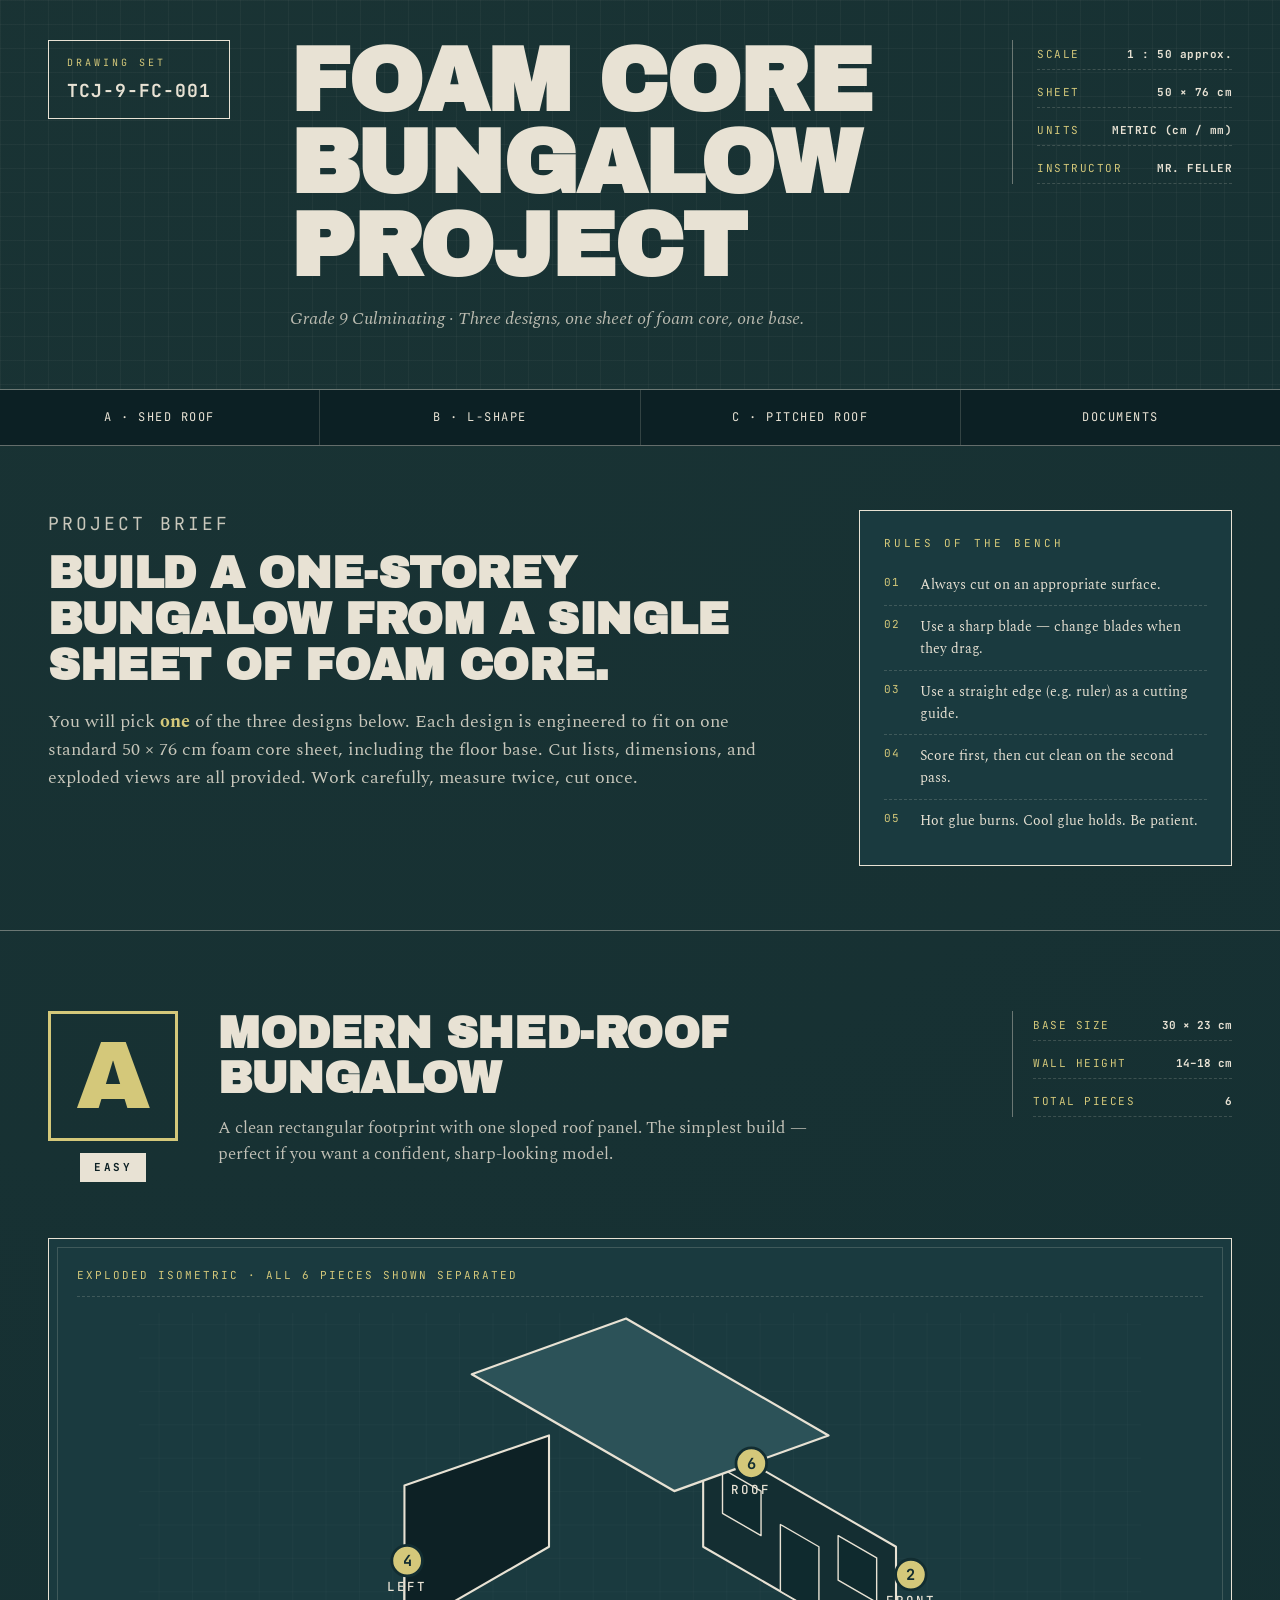
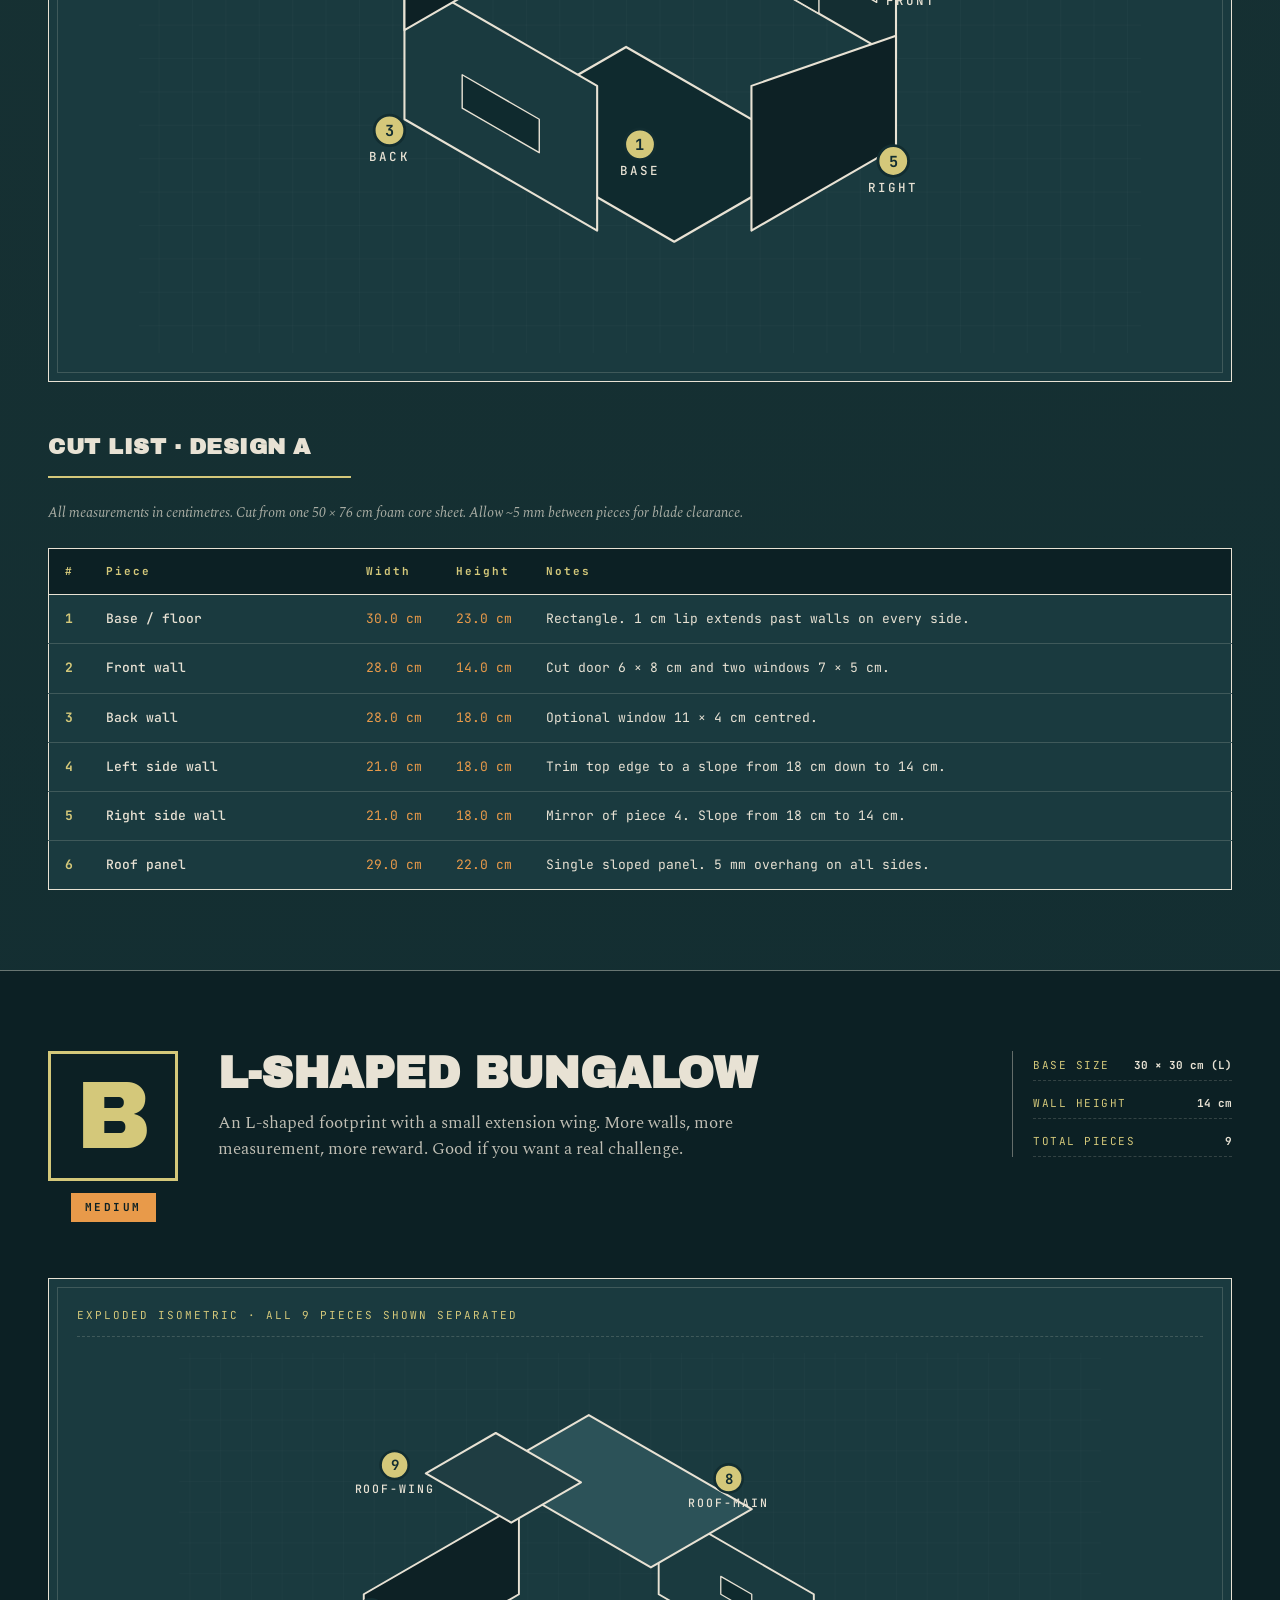
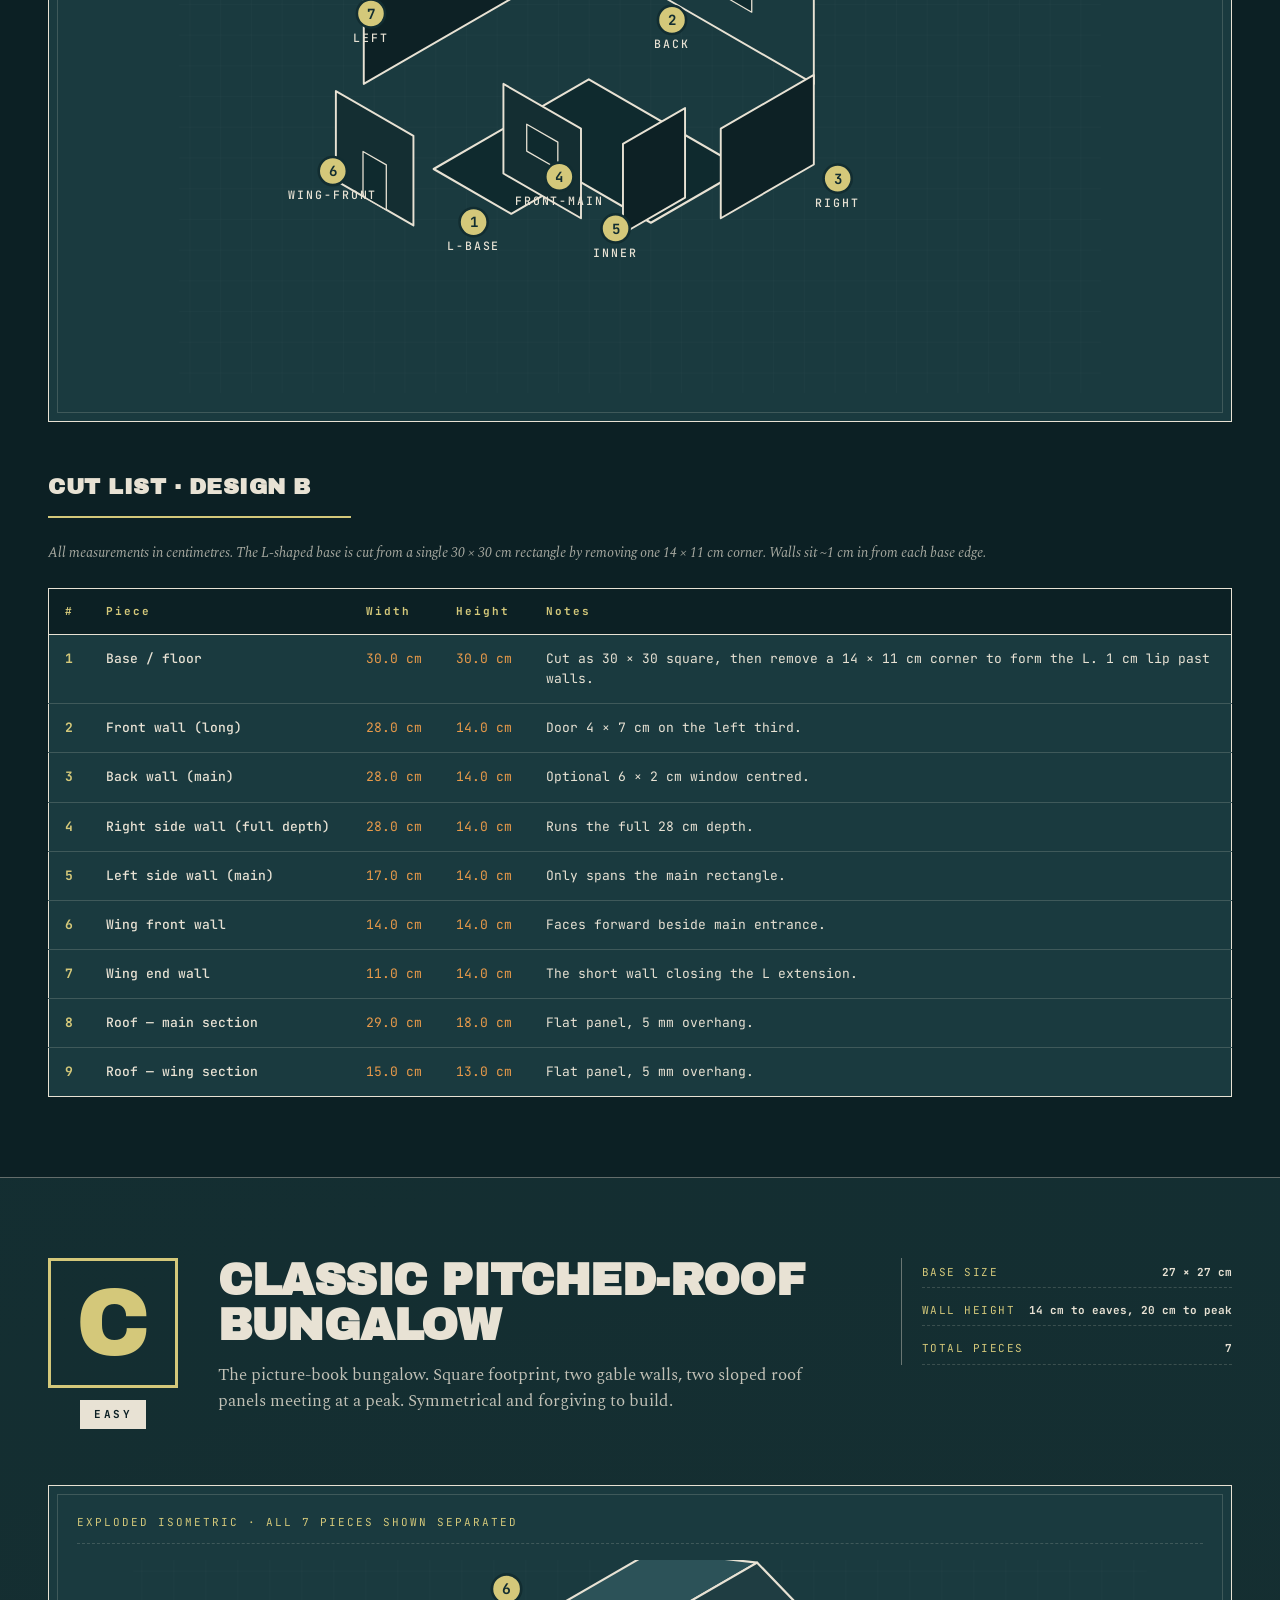
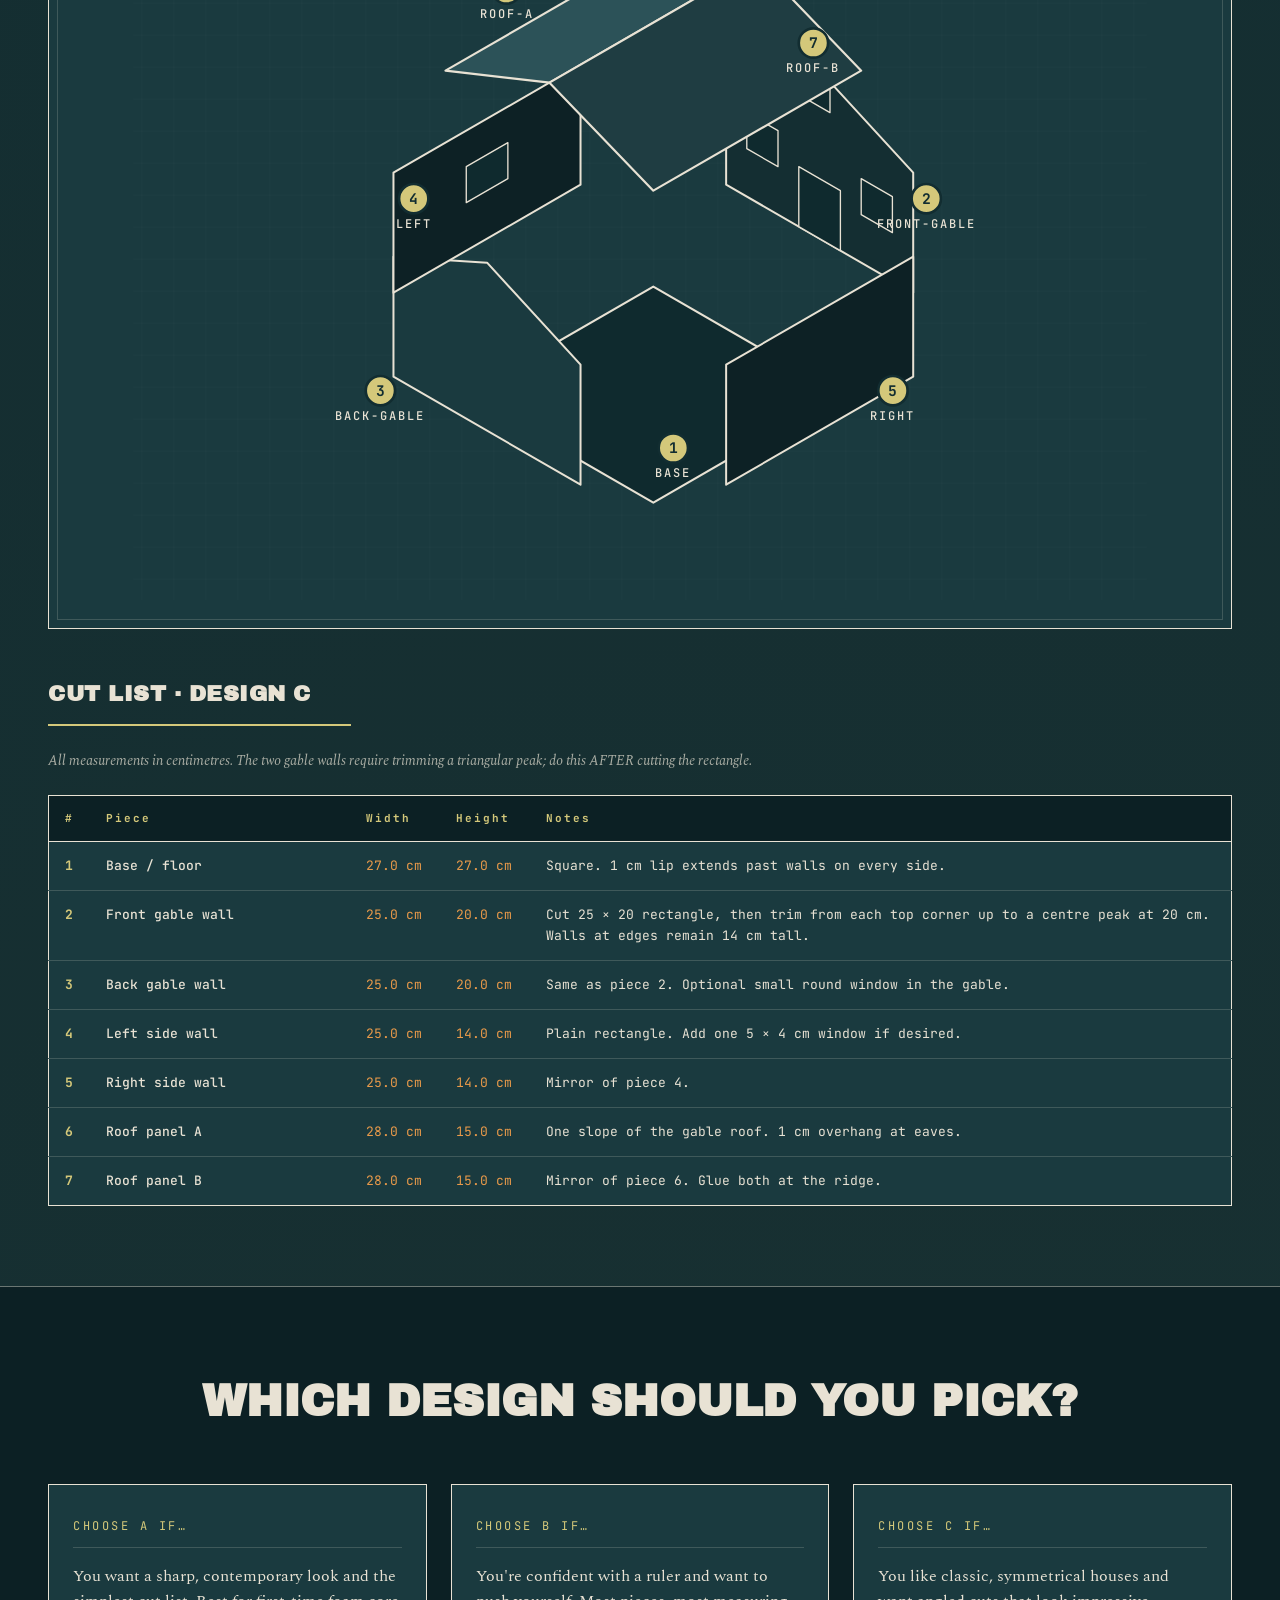
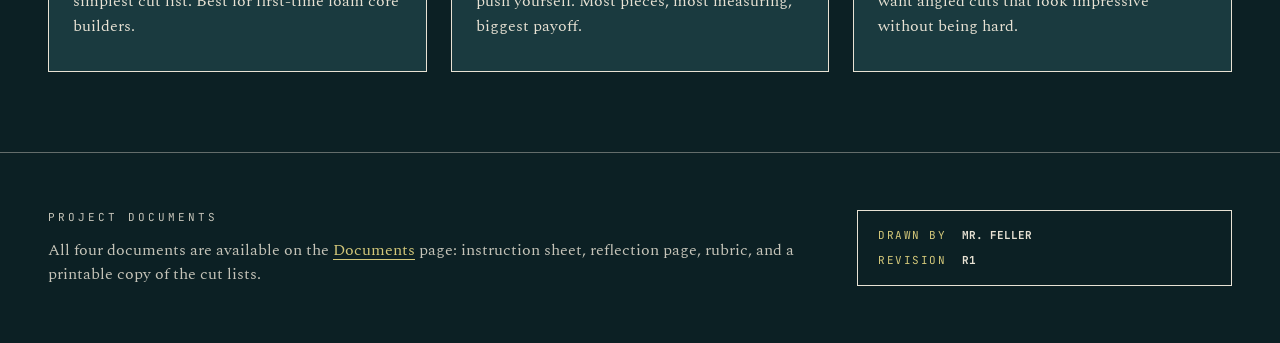
==== commit 8bd74d18: "Update index.html" ====
--- a/index.html
+++ b/index.html
@@ -235,7 +235,7 @@
 <polygon points="194.9,112.5 54.6,193.5 54.6,103.5 194.9,22.5" fill="#0d2125" stroke="#e8e2d4" stroke-width="1.5" stroke-linejoin="round"/>
 <polygon points="0.0,-207.0 -155.9,-117.0 -77.9,-108.0 77.9,-198.0" fill="#2c5258" stroke="#e8e2d4" stroke-width="1.6" stroke-linejoin="round"/>
 <polygon points="77.9,-198.0 -77.9,-108.0 0.0,-27.0 155.9,-117.0" fill="#1f3d42" stroke="#e8e2d4" stroke-width="1.6" stroke-linejoin="round"/>
-<g><circle cx="40" cy="166.0" r="11" fill="#d4c87a" stroke="#122d31" stroke-width="2"/><text x="40" y="170.0" font-family="JetBrains Mono, monospace" font-size="11" font-weight="700" fill="#122d31" text-anchor="middle">1</text></g><text x="40" y="188.0" font-family="JetBrains Mono, monospace" font-size="9" fill="#e8e2d4" text-anchor="middle" letter-spacing="1.5" font-weight="500">BASE</text>
+<g><circle cx="15" cy="166.0" r="11" fill="#d4c87a" stroke="#122d31" stroke-width="2"/><text x="15" y="170.0" font-family="JetBrains Mono, monospace" font-size="11" font-weight="700" fill="#122d31" text-anchor="middle">1</text></g><text x="15" y="188.0" font-family="JetBrains Mono, monospace" font-size="9" fill="#e8e2d4" text-anchor="middle" letter-spacing="1.5" font-weight="500">BASE</text>
 <g><circle cx="204.70765814495917" cy="-21.0" r="11" fill="#d4c87a" stroke="#122d31" stroke-width="2"/><text x="204.70765814495917" y="-17.0" font-family="JetBrains Mono, monospace" font-size="11" font-weight="700" fill="#122d31" text-anchor="middle">2</text></g><text x="204.70765814495917" y="1.0" font-family="JetBrains Mono, monospace" font-size="9" fill="#e8e2d4" text-anchor="middle" letter-spacing="1.5" font-weight="500">FRONT-GABLE</text>
 <g><circle cx="-204.70765814495917" cy="122.99999999999997" r="11" fill="#d4c87a" stroke="#122d31" stroke-width="2"/><text x="-204.70765814495917" y="126.99999999999997" font-family="JetBrains Mono, monospace" font-size="11" font-weight="700" fill="#122d31" text-anchor="middle">3</text></g><text x="-204.70765814495917" y="144.99999999999997" font-family="JetBrains Mono, monospace" font-size="9" fill="#e8e2d4" text-anchor="middle" letter-spacing="1.5" font-weight="500">BACK-GABLE</text>
 <g><circle cx="-179.70765814495917" cy="-21.0" r="11" fill="#d4c87a" stroke="#122d31" stroke-width="2"/><text x="-179.70765814495917" y="-17.0" font-family="JetBrains Mono, monospace" font-size="11" font-weight="700" fill="#122d31" text-anchor="middle">4</text></g><text x="-179.70765814495917" y="1.0" font-family="JetBrains Mono, monospace" font-size="9" fill="#e8e2d4" text-anchor="middle" letter-spacing="1.5" font-weight="500">LEFT</text>
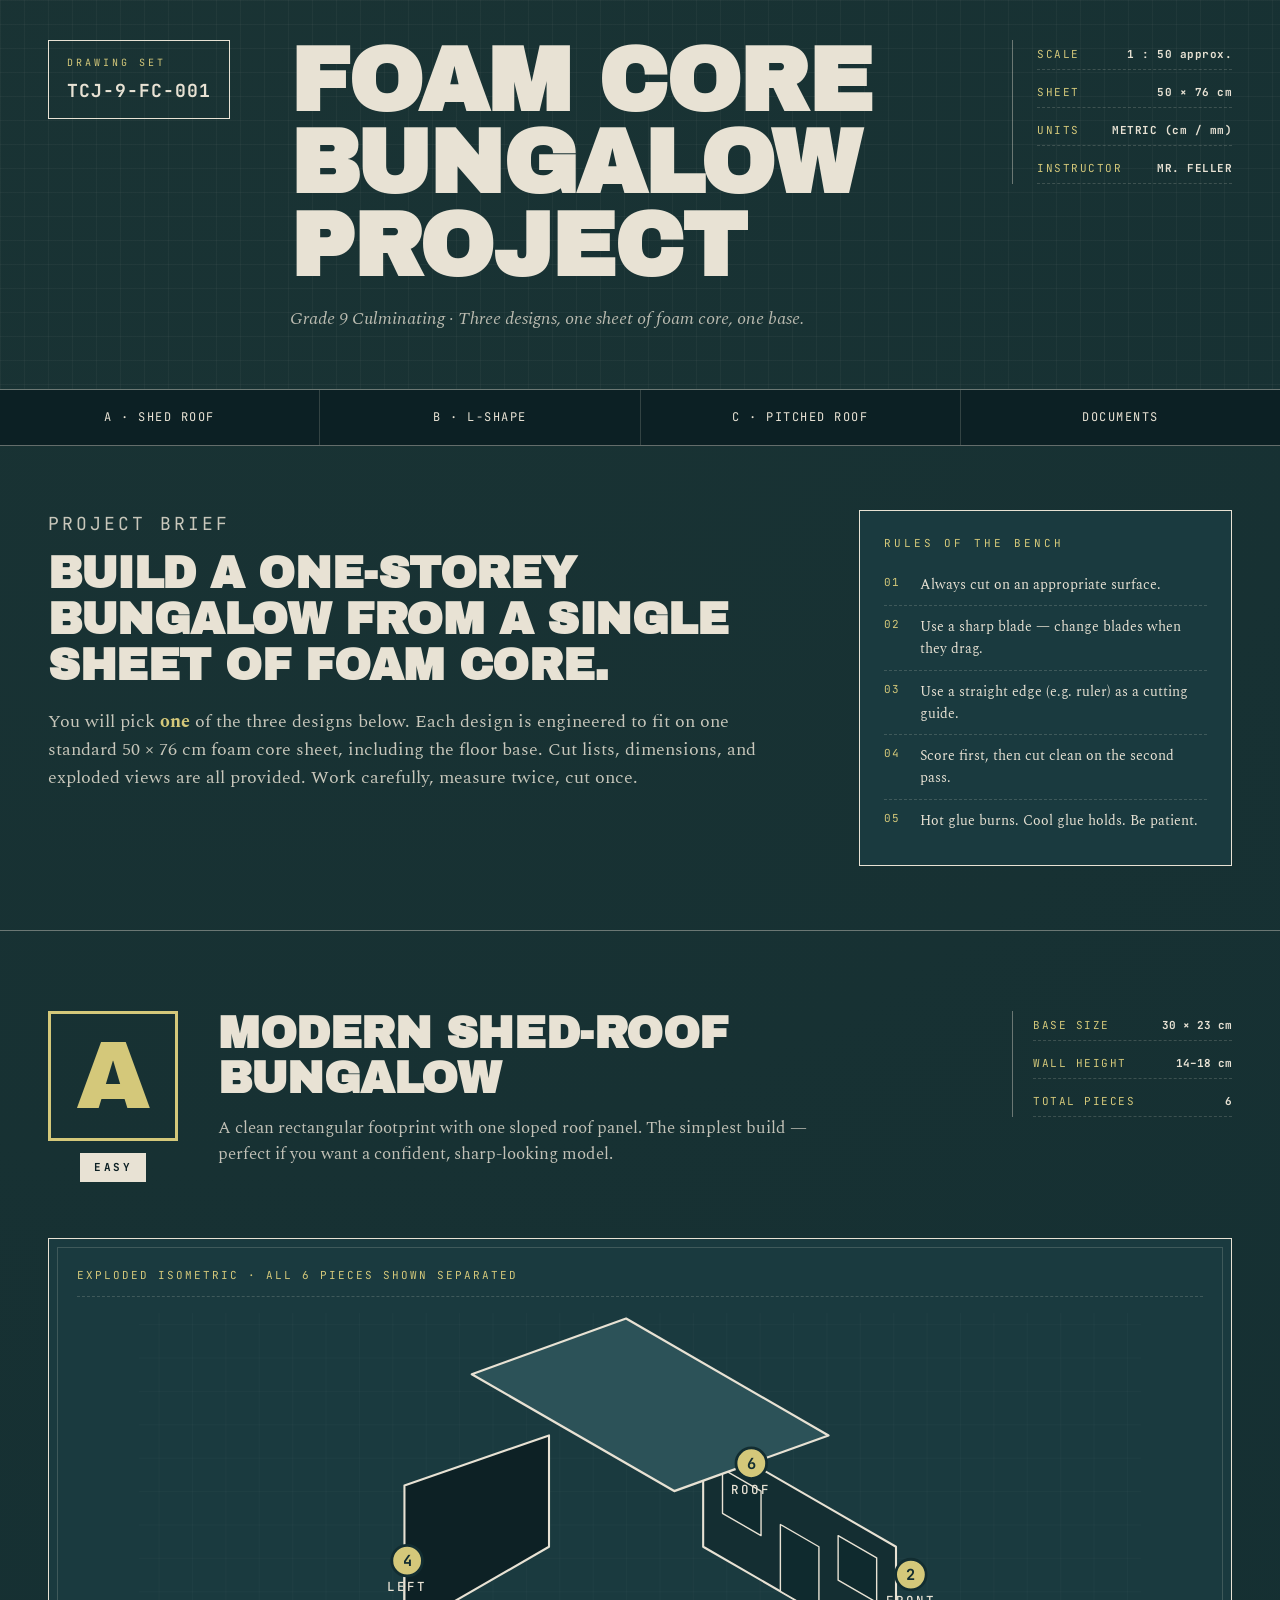
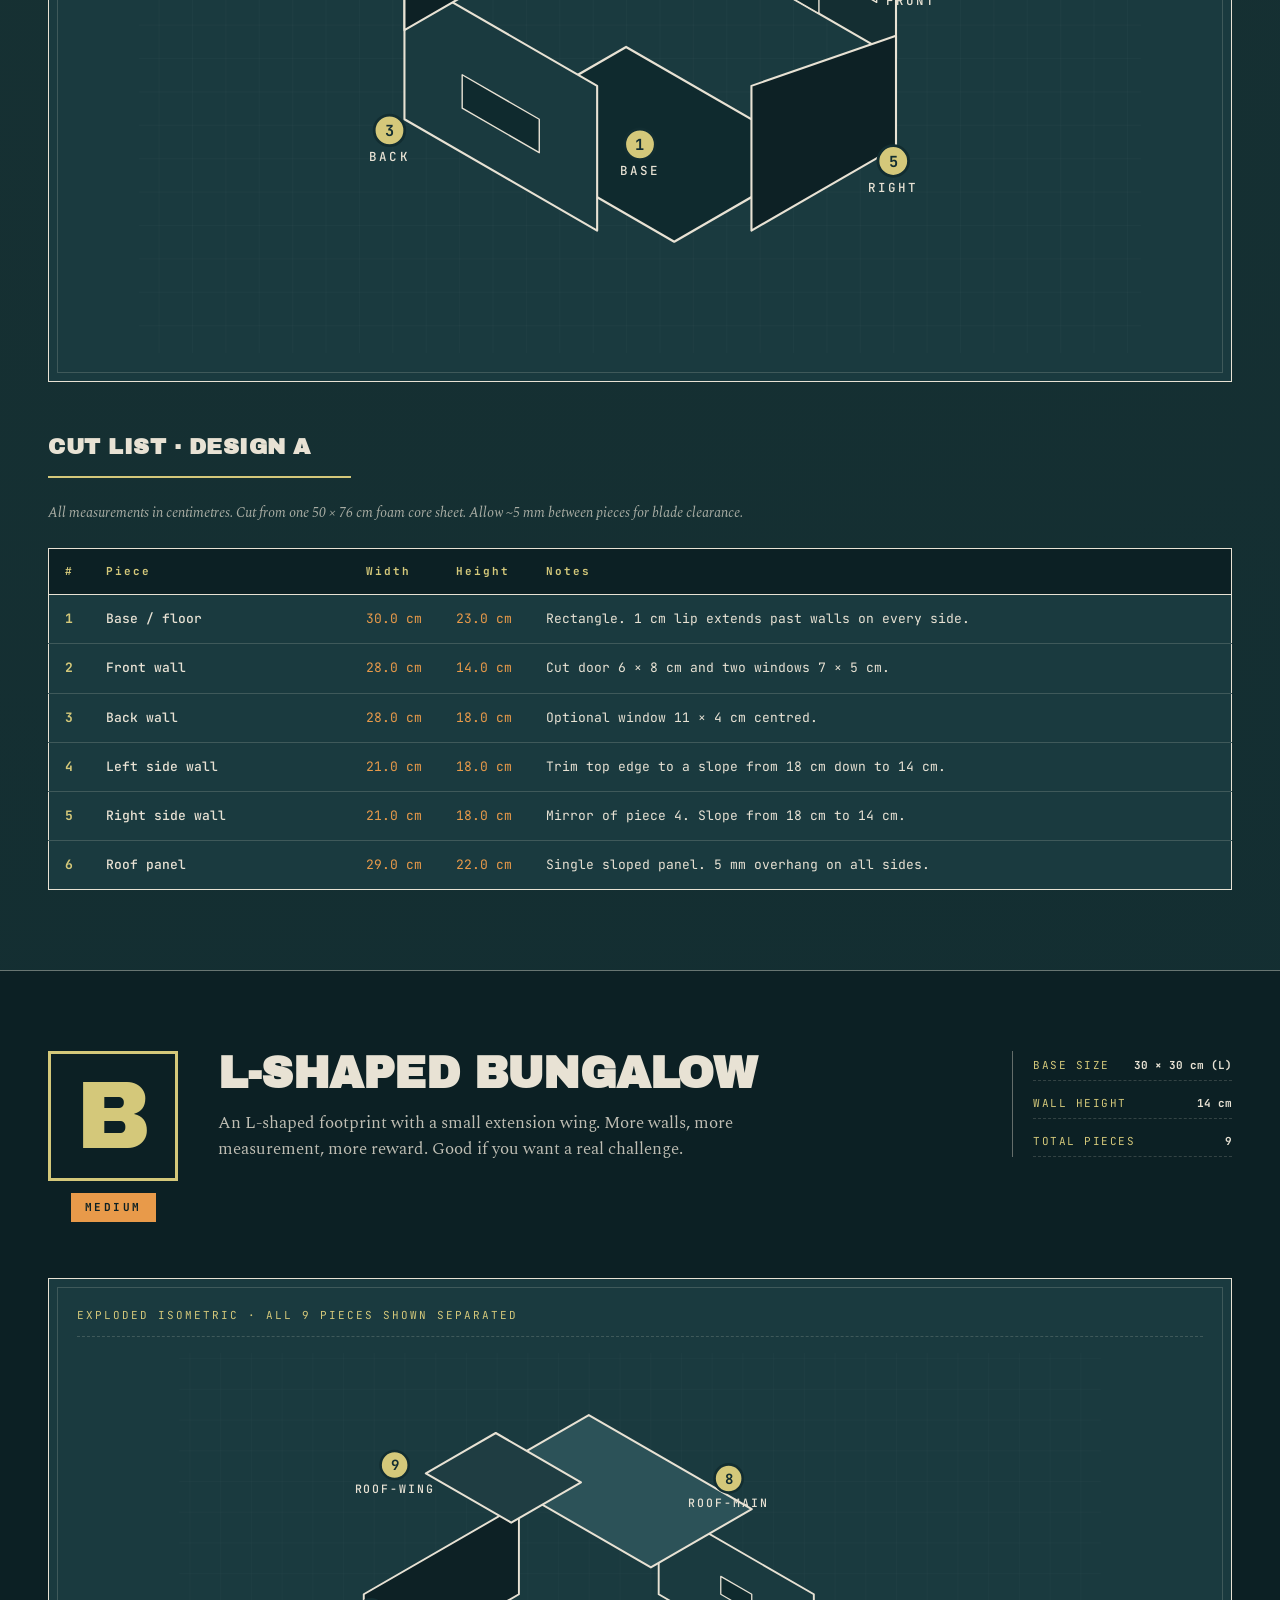
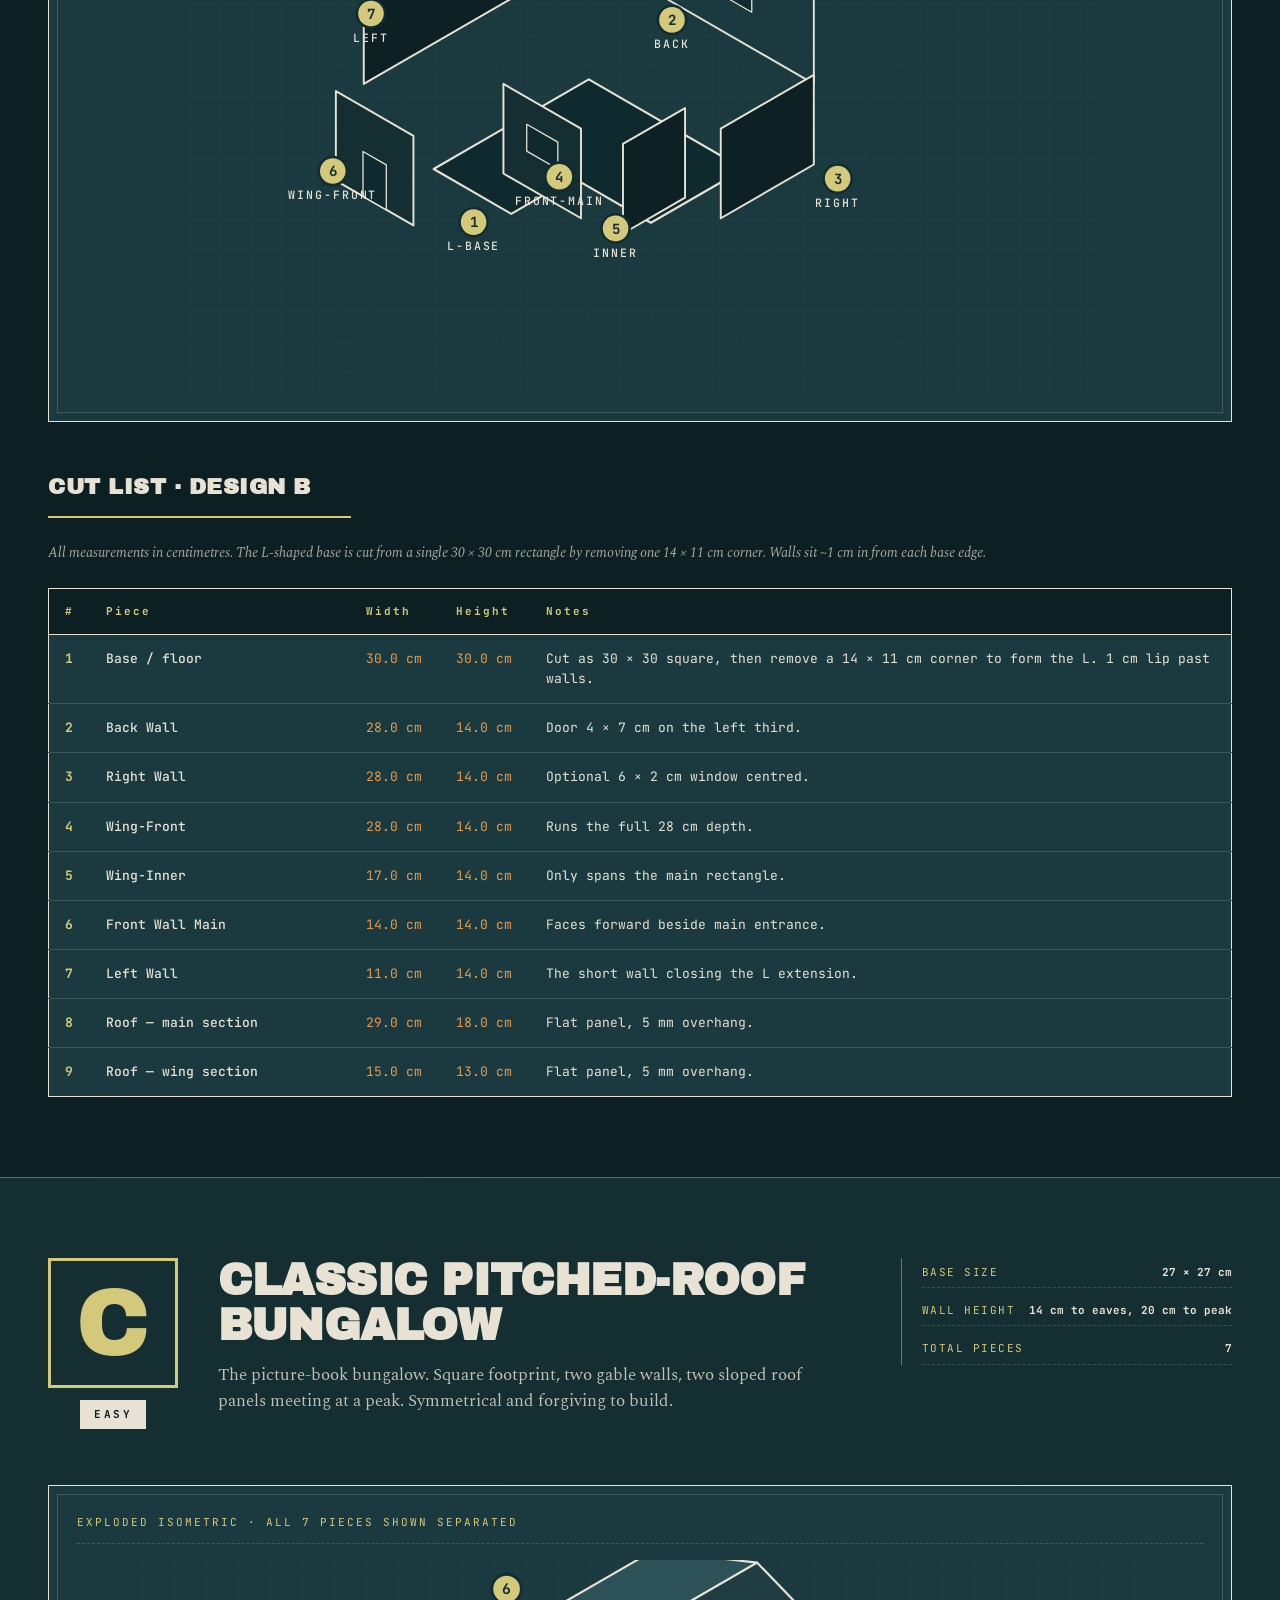
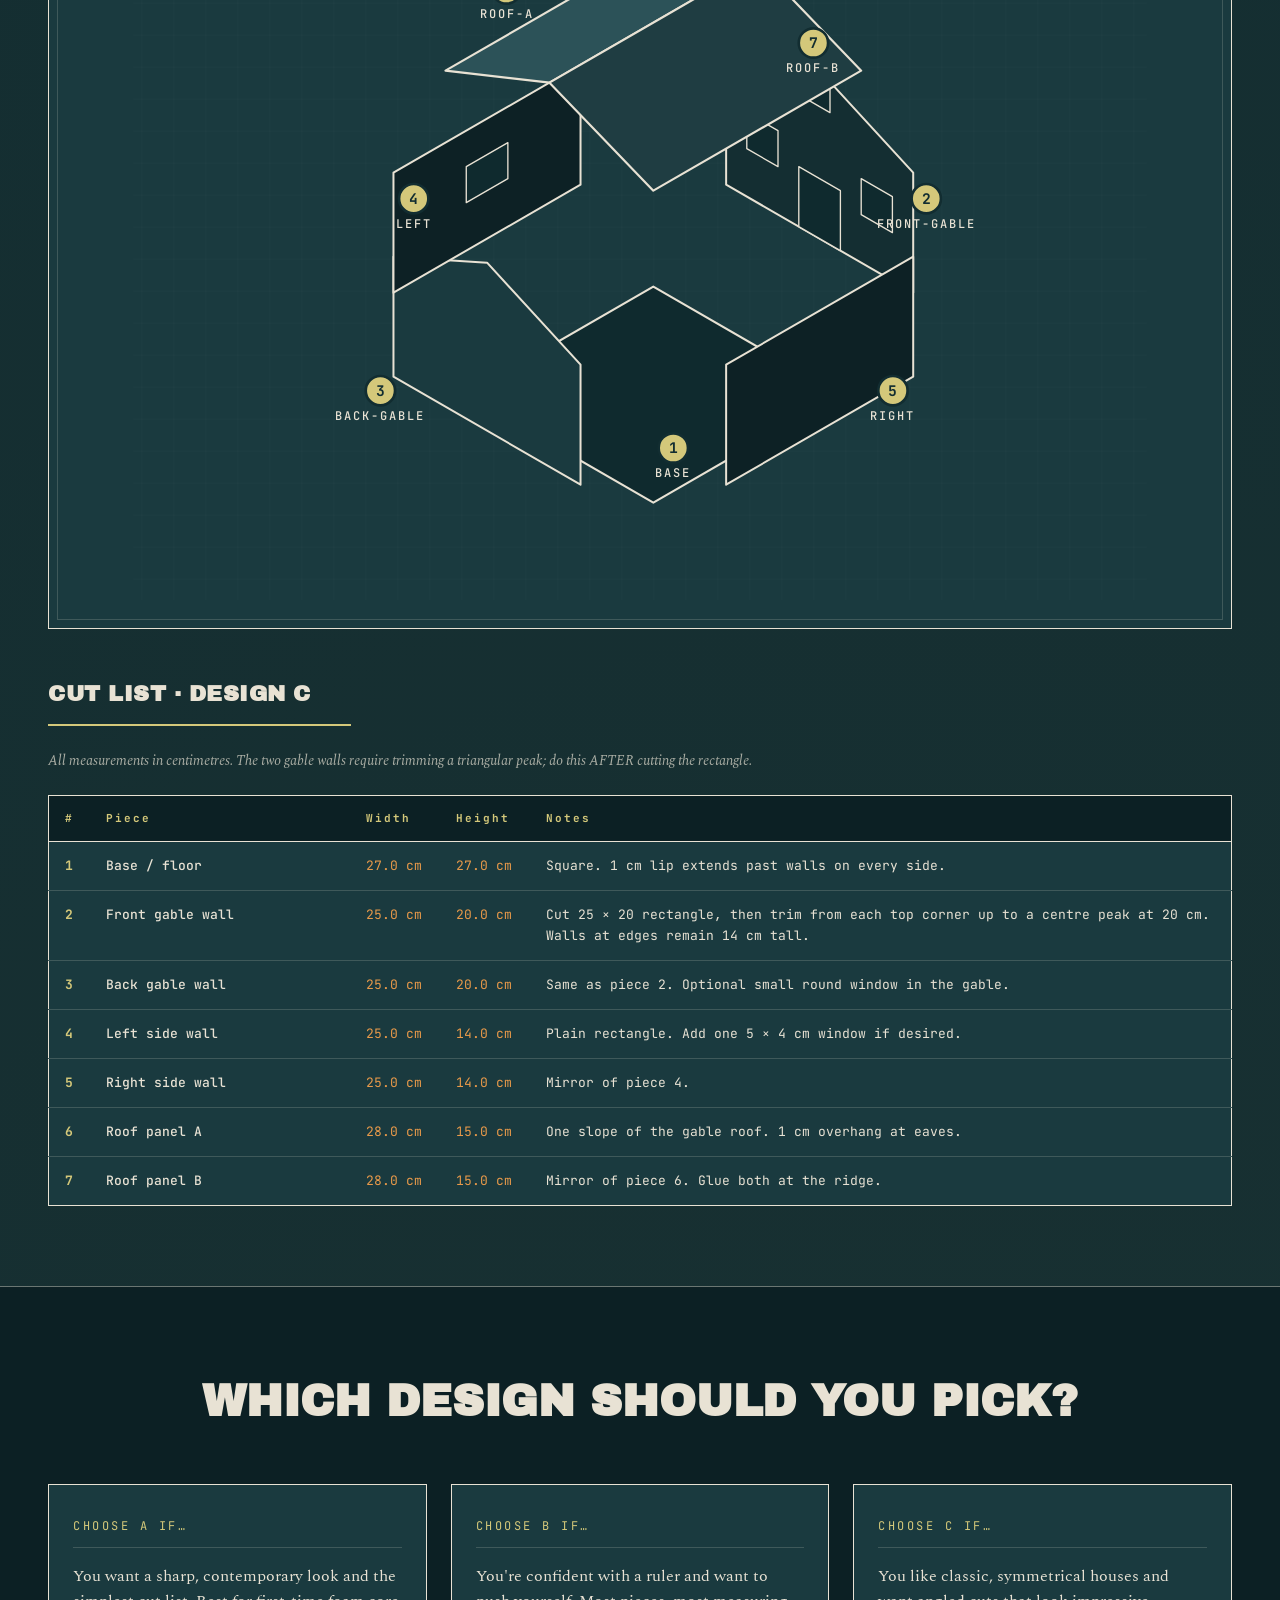
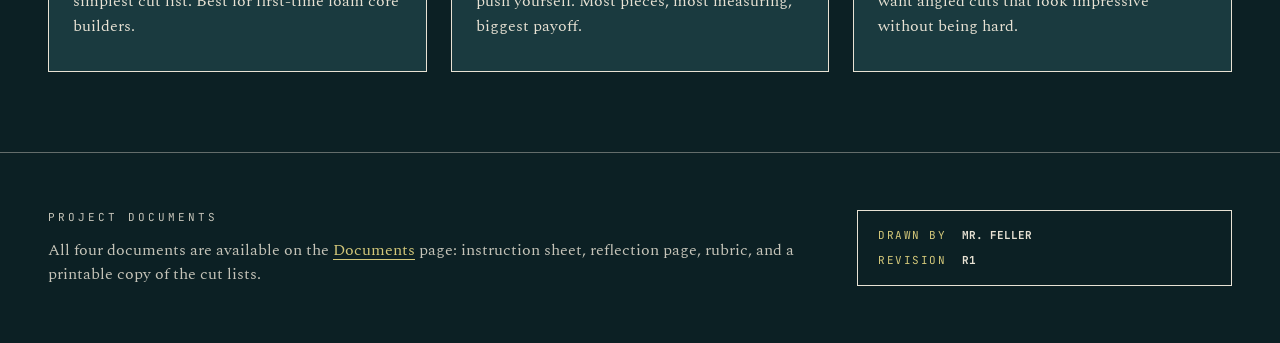
==== commit 80ffd290: "Update index.html" ====
--- a/index.html
+++ b/index.html
@@ -184,12 +184,12 @@
       </thead>
       <tbody>
         <tr><td>1</td><td>Base / floor</td><td>30.0 cm</td><td>30.0 cm</td><td>Cut as 30 × 30 square, then remove a 14 × 11 cm corner to form the L. 1 cm lip past walls.</td></tr>
-        <tr><td>2</td><td>Front wall (long)</td><td>28.0 cm</td><td>14.0 cm</td><td>Door 4 × 7 cm on the left third.</td></tr>
-        <tr><td>3</td><td>Back wall (main)</td><td>28.0 cm</td><td>14.0 cm</td><td>Optional 6 × 2 cm window centred.</td></tr>
-        <tr><td>4</td><td>Right side wall (full depth)</td><td>28.0 cm</td><td>14.0 cm</td><td>Runs the full 28 cm depth.</td></tr>
-        <tr><td>5</td><td>Left side wall (main)</td><td>17.0 cm</td><td>14.0 cm</td><td>Only spans the main rectangle.</td></tr>
-        <tr><td>6</td><td>Wing front wall</td><td>14.0 cm</td><td>14.0 cm</td><td>Faces forward beside main entrance.</td></tr>
-        <tr><td>7</td><td>Wing end wall</td><td>11.0 cm</td><td>14.0 cm</td><td>The short wall closing the L extension.</td></tr>
+        <tr><td>2</td><td>Back Wall</td><td>28.0 cm</td><td>14.0 cm</td><td>Door 4 × 7 cm on the left third.</td></tr>
+        <tr><td>3</td><td>Right Wall</td><td>28.0 cm</td><td>14.0 cm</td><td>Optional 6 × 2 cm window centred.</td></tr>
+        <tr><td>4</td><td>Wing-Front</td><td>28.0 cm</td><td>14.0 cm</td><td>Runs the full 28 cm depth.</td></tr>
+        <tr><td>5</td><td>Wing-Inner</td><td>17.0 cm</td><td>14.0 cm</td><td>Only spans the main rectangle.</td></tr>
+        <tr><td>6</td><td>Front Wall Main</td><td>14.0 cm</td><td>14.0 cm</td><td>Faces forward beside main entrance.</td></tr>
+        <tr><td>7</td><td>Left Wall</td><td>11.0 cm</td><td>14.0 cm</td><td>The short wall closing the L extension.</td></tr>
         <tr><td>8</td><td>Roof — main section</td><td>29.0 cm</td><td>18.0 cm</td><td>Flat panel, 5 mm overhang.</td></tr>
         <tr><td>9</td><td>Roof — wing section</td><td>15.0 cm</td><td>13.0 cm</td><td>Flat panel, 5 mm overhang.</td></tr>
       </tbody>
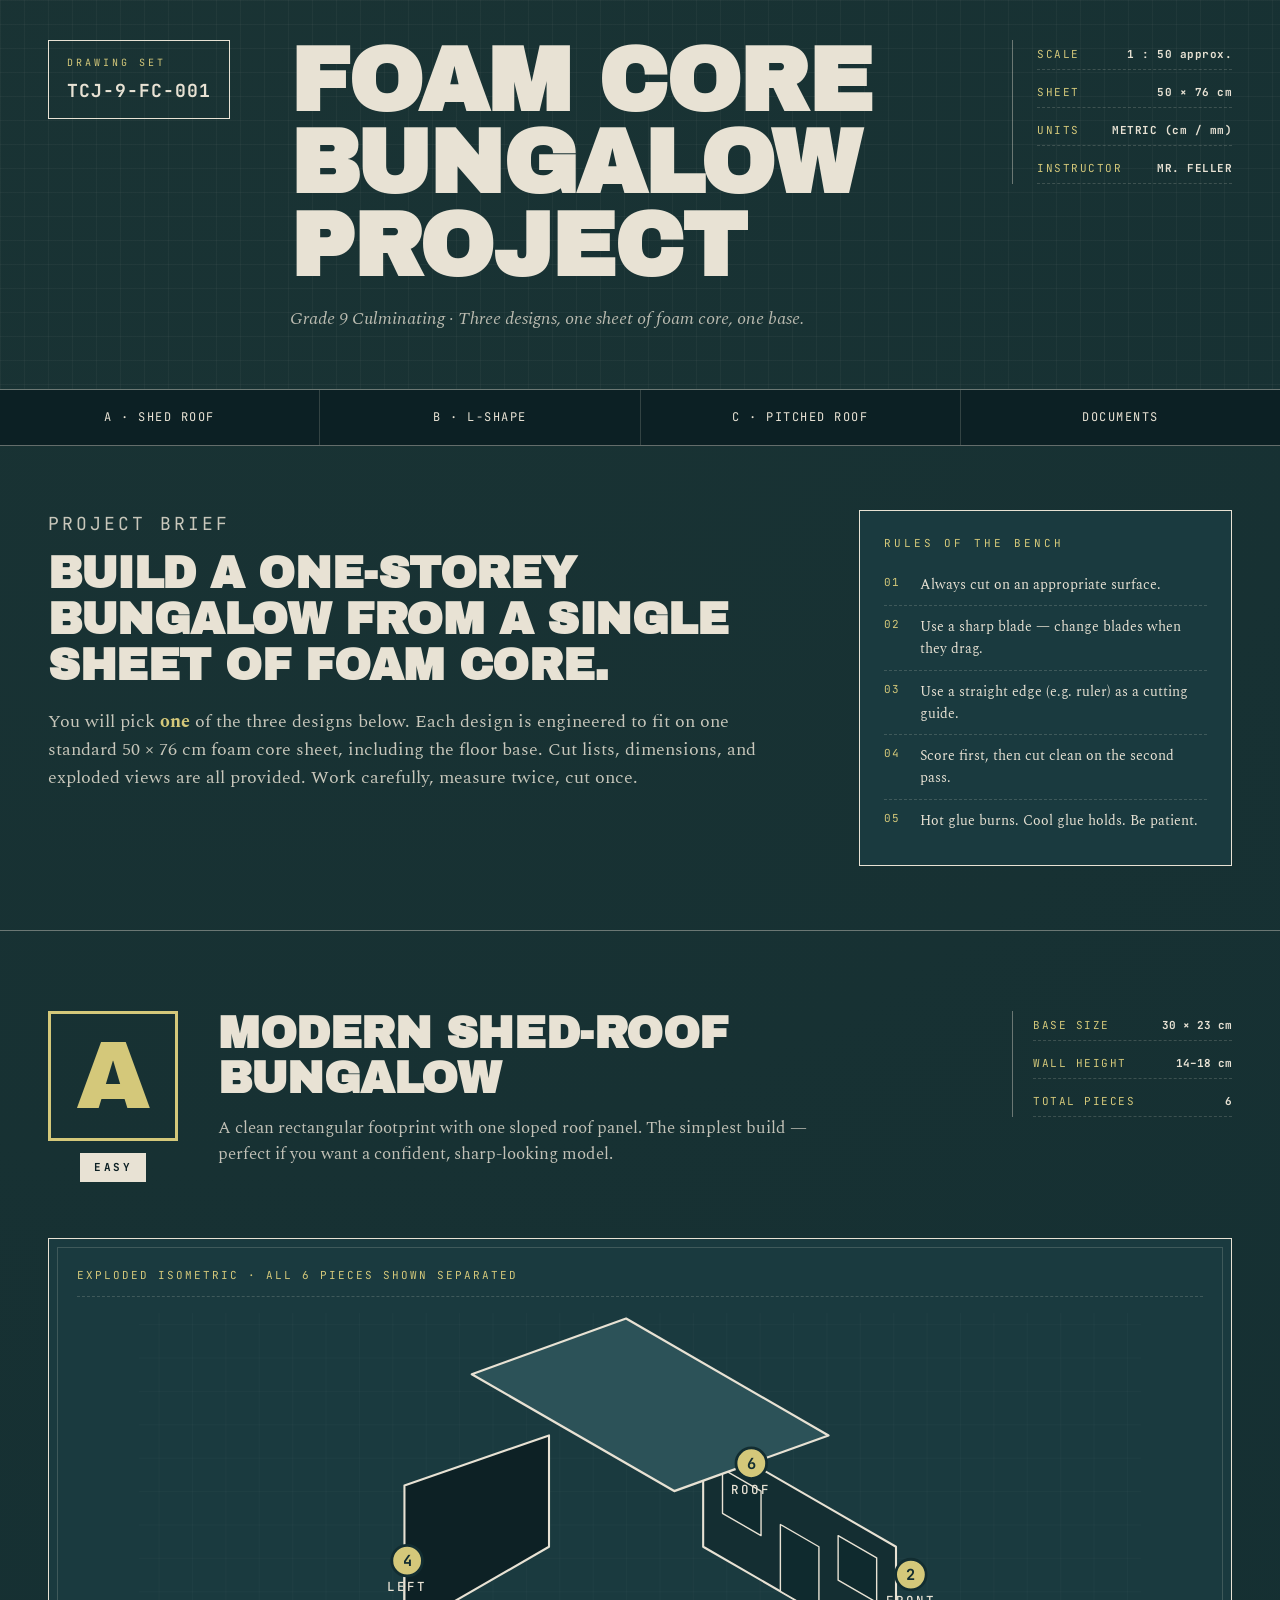
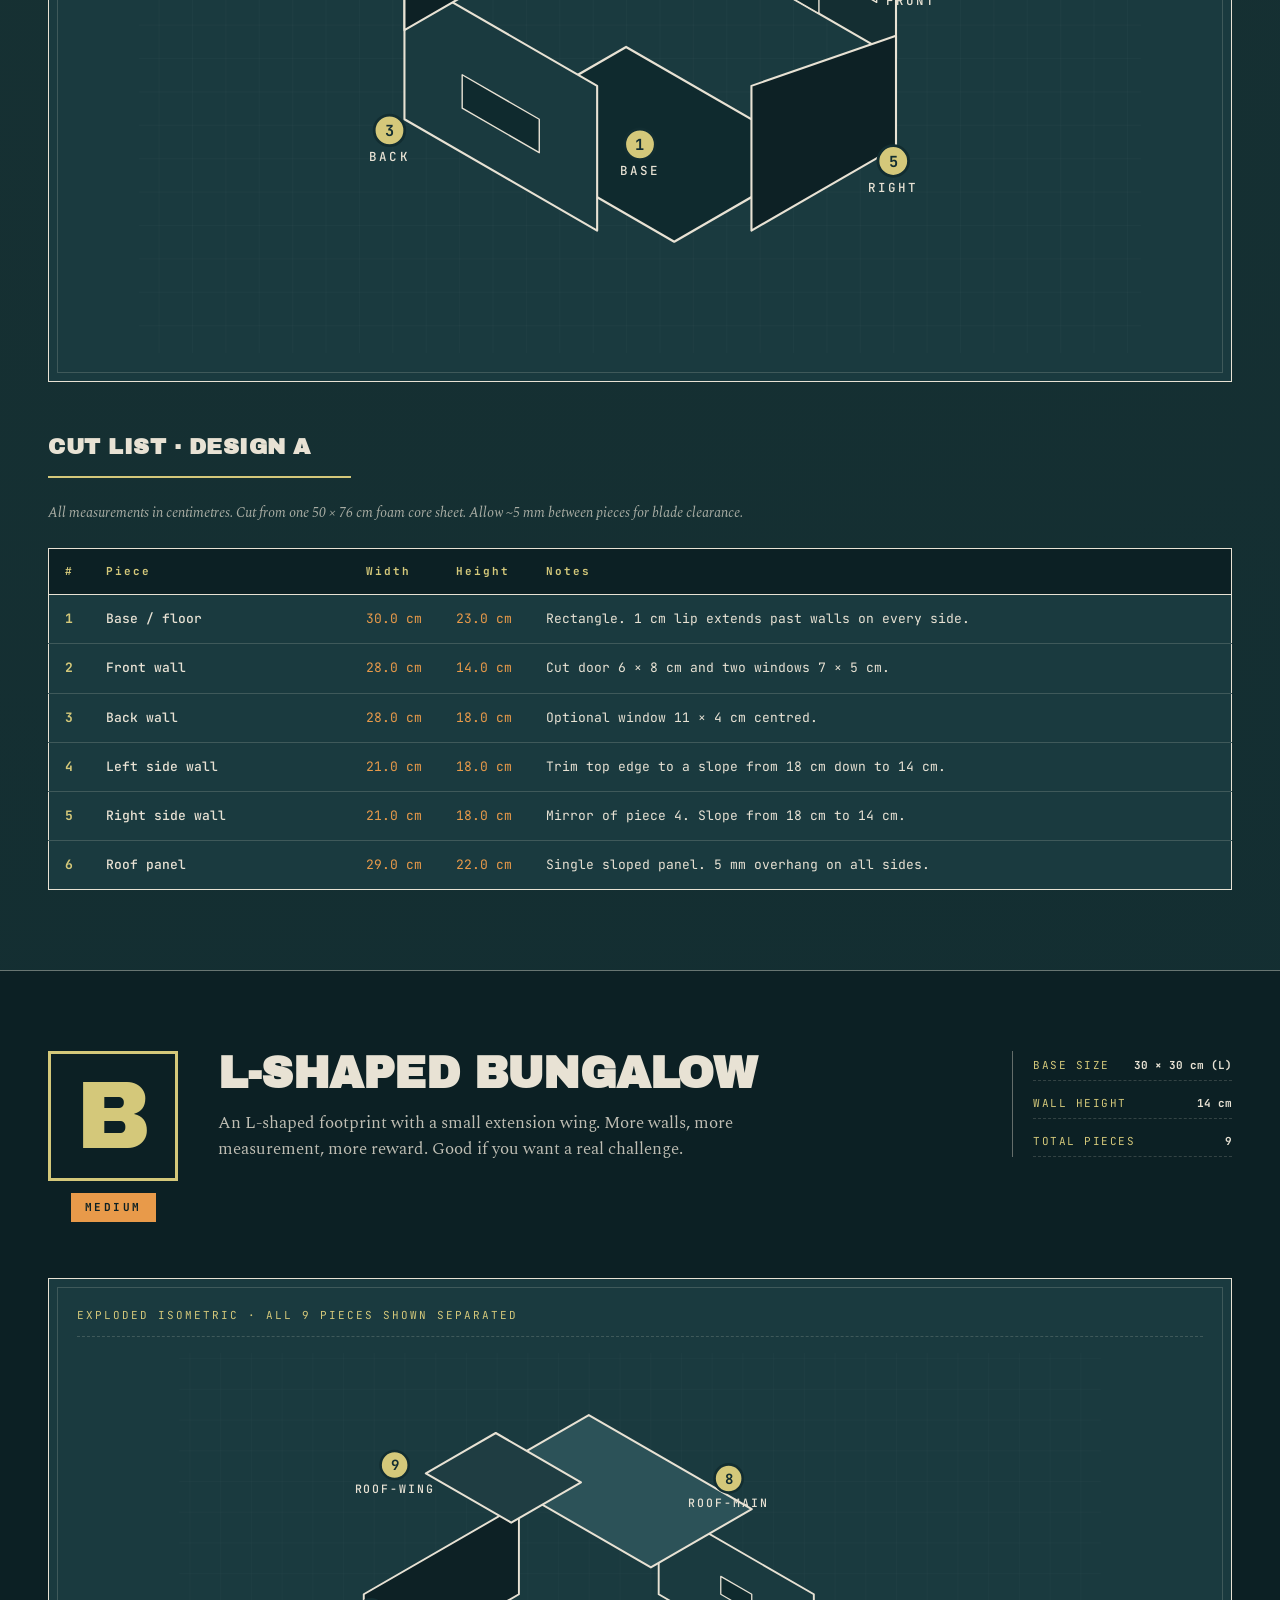
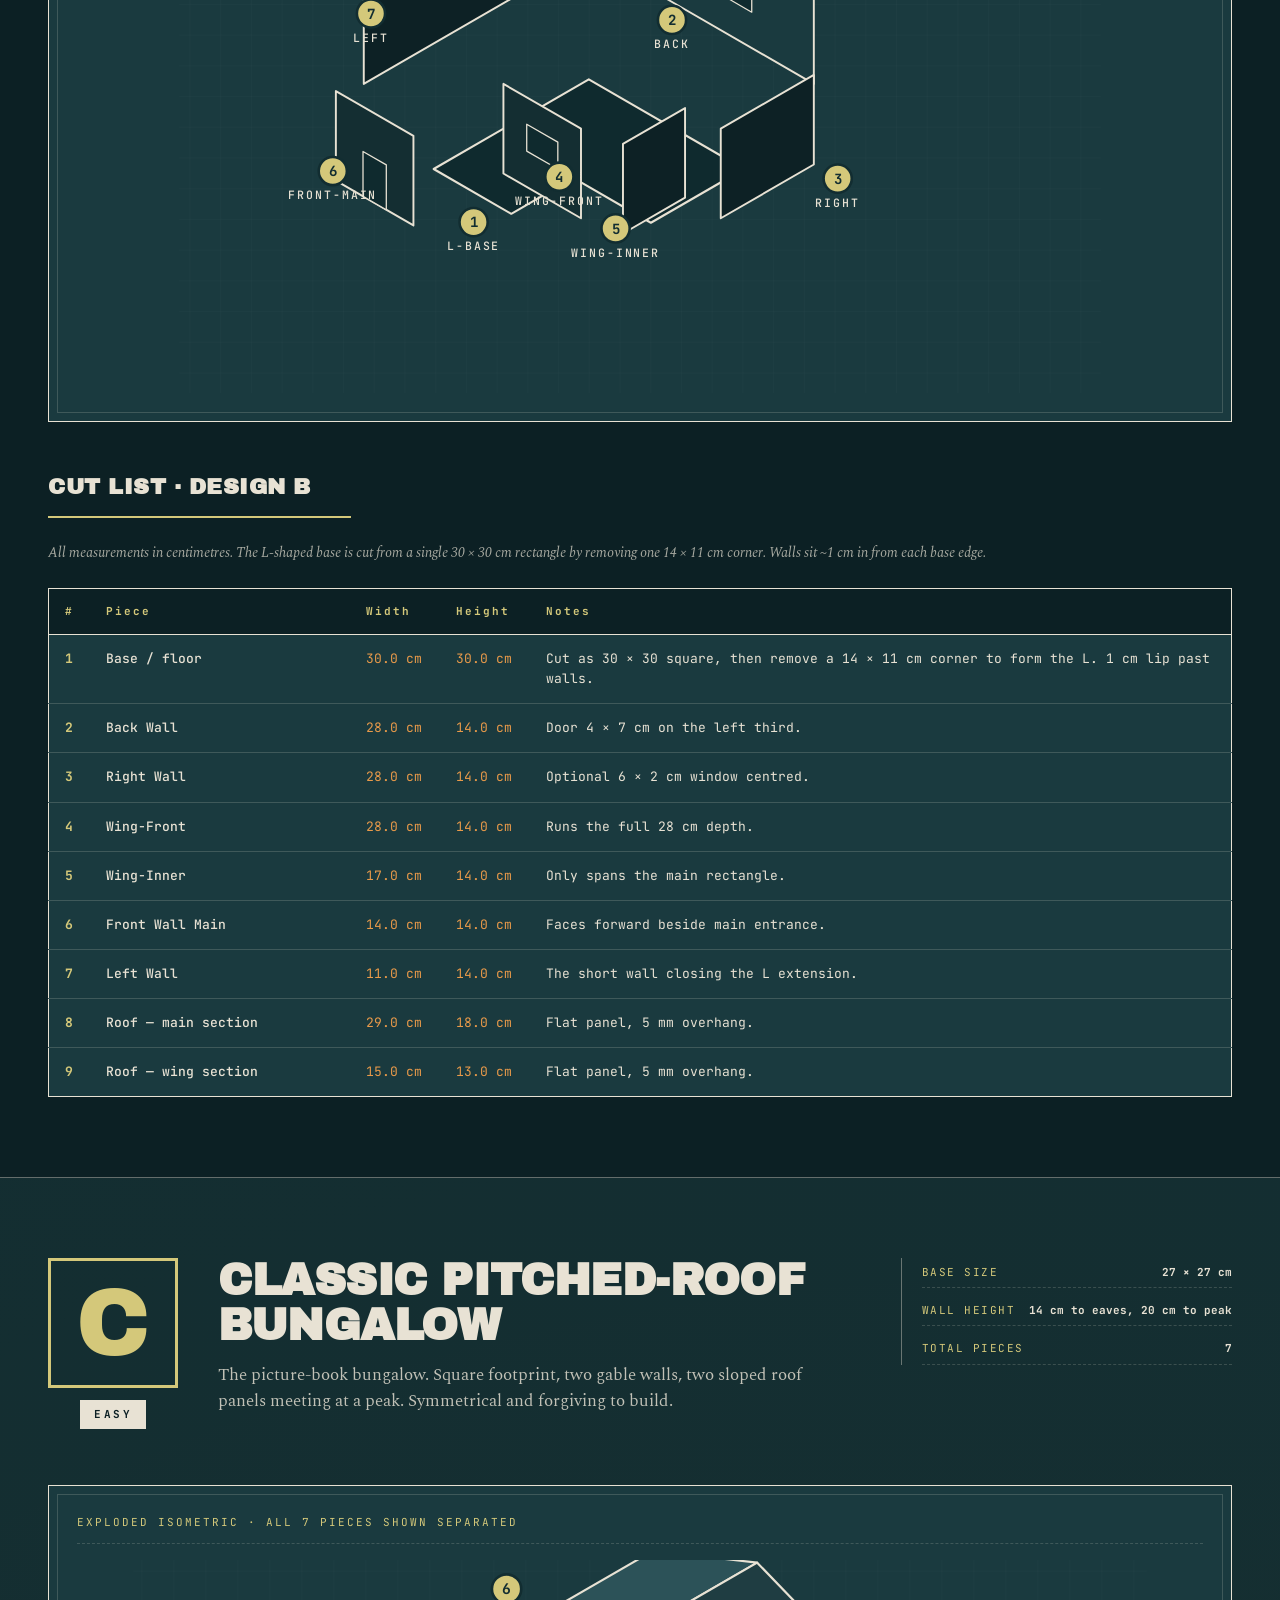
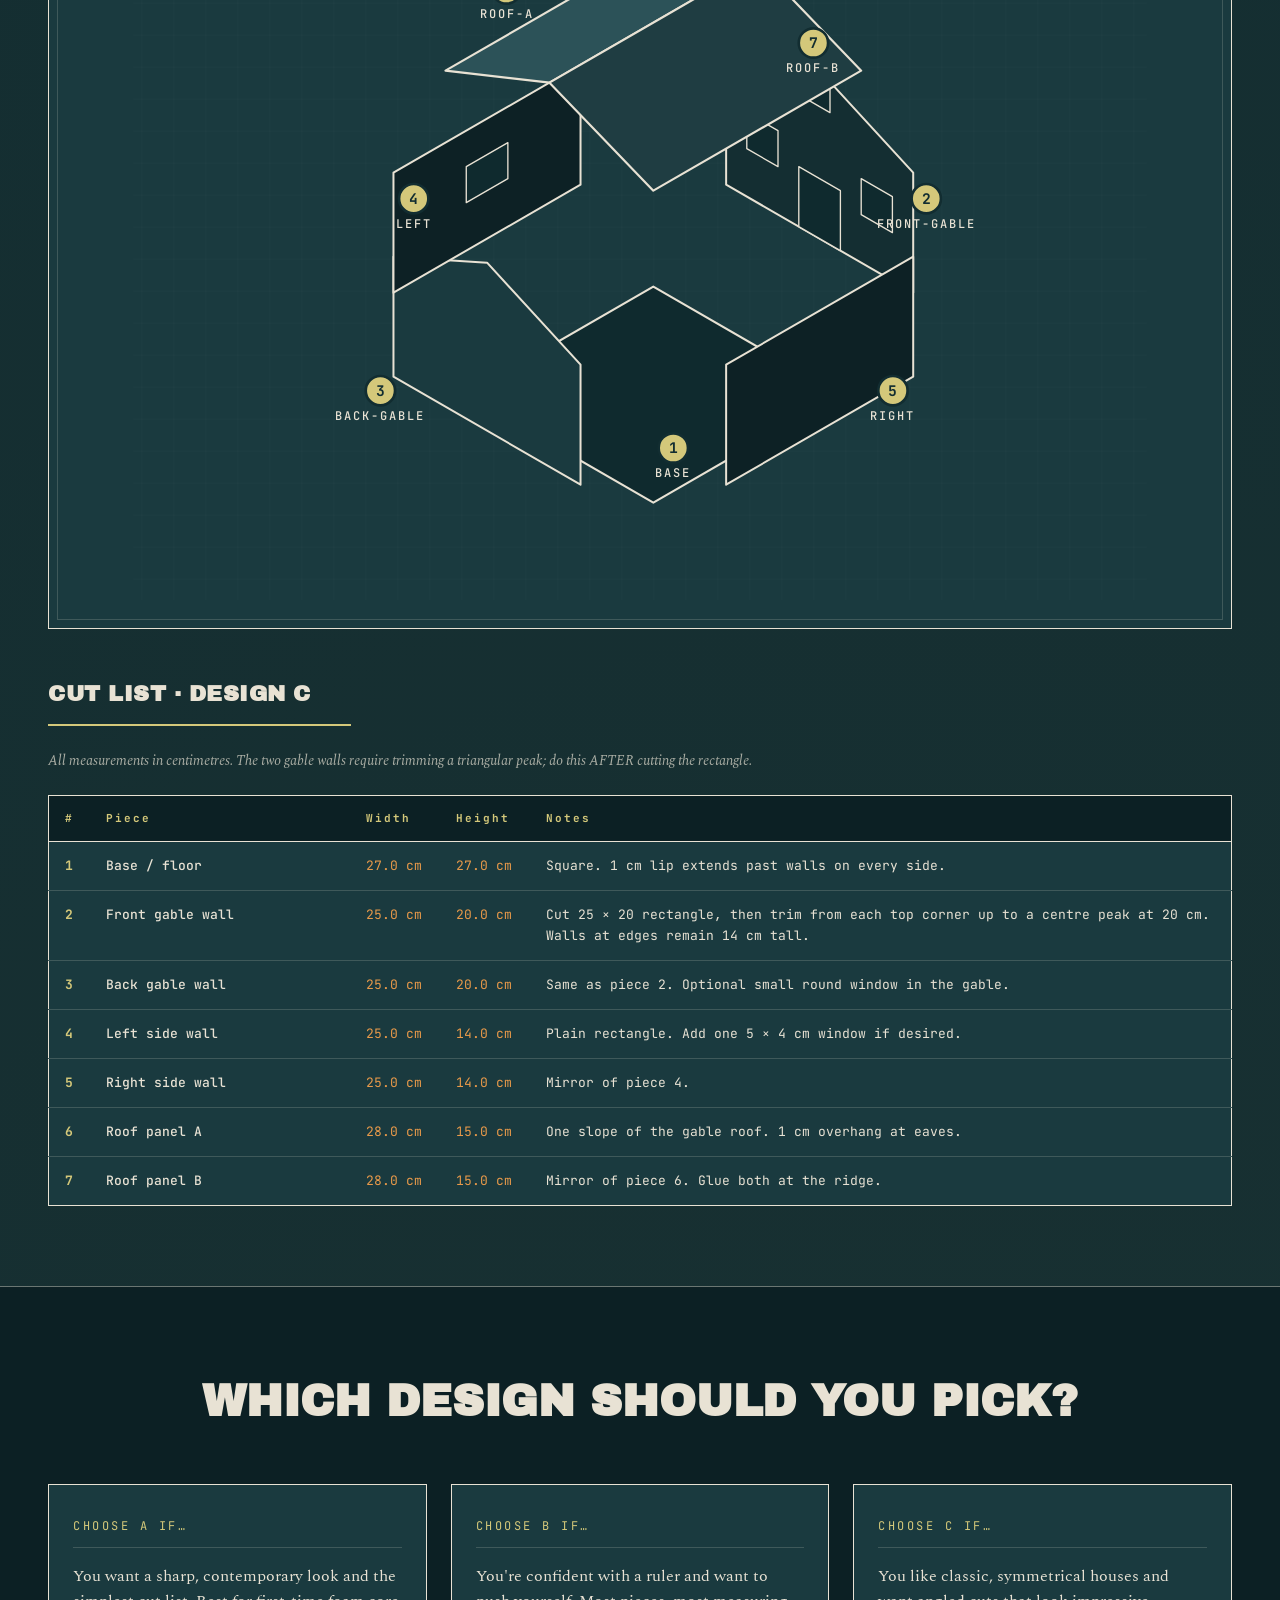
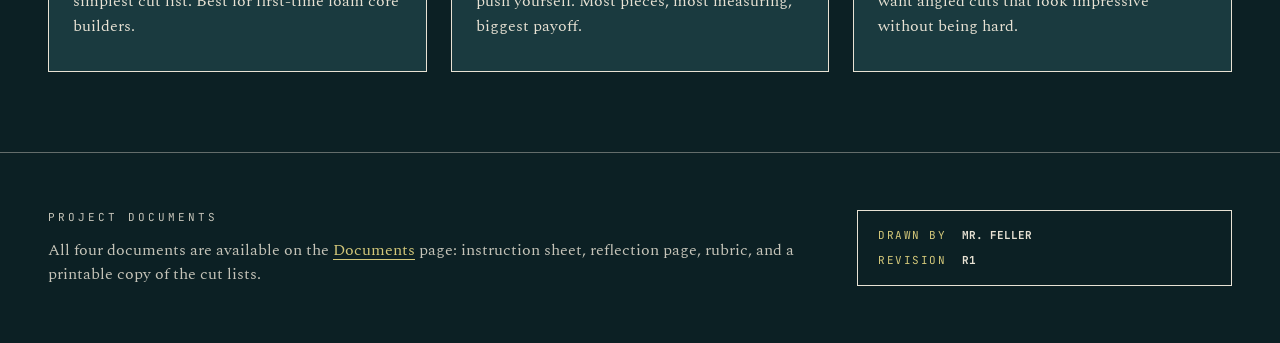
==== commit ee5cc20c: "Update index.html" ====
--- a/index.html
+++ b/index.html
@@ -165,9 +165,9 @@
 <g><circle cx="-90" cy="146.5" r="11" fill="#d4c87a" stroke="#122d31" stroke-width="2"/><text x="-90" y="150.5" font-family="JetBrains Mono, monospace" font-size="11" font-weight="700" fill="#122d31" text-anchor="middle">1</text></g><text x="-90" y="168.5" font-family="JetBrains Mono, monospace" font-size="9" fill="#e8e2d4" text-anchor="middle" letter-spacing="1.5" font-weight="500">L-BASE</text>
 <g><circle cx="65" cy="-11.5" r="11" fill="#d4c87a" stroke="#122d31" stroke-width="2"/><text x="65" y="-7.5" font-family="JetBrains Mono, monospace" font-size="11" font-weight="700" fill="#122d31" text-anchor="middle">2</text></g><text x="65" y="10.5" font-family="JetBrains Mono, monospace" font-size="9" fill="#e8e2d4" text-anchor="middle" letter-spacing="1.5" font-weight="500">BACK</text>
 <g><circle cx="194.43009000929464" cy="112.49999999999997" r="11" fill="#d4c87a" stroke="#122d31" stroke-width="2"/><text x="194.43009000929464" y="116.49999999999997" font-family="JetBrains Mono, monospace" font-size="11" font-weight="700" fill="#122d31" text-anchor="middle">3</text></g><text x="194.43009000929464" y="134.49999999999997" font-family="JetBrains Mono, monospace" font-size="9" fill="#e8e2d4" text-anchor="middle" letter-spacing="1.5" font-weight="500">RIGHT</text>
-<g><circle cx="-23" cy="110.99999999999997" r="11" fill="#d4c87a" stroke="#122d31" stroke-width="2"/><text x="-23" y="114.99999999999997" font-family="JetBrains Mono, monospace" font-size="11" font-weight="700" fill="#122d31" text-anchor="middle">4</text></g><text x="-23" y="132.99999999999997" font-family="JetBrains Mono, monospace" font-size="9" fill="#e8e2d4" text-anchor="middle" letter-spacing="1.5" font-weight="500">FRONT-MAIN</text>
-<g><circle cx="20.922293742524985" cy="151.39999999999998" r="11" fill="#d4c87a" stroke="#122d31" stroke-width="2"/><text x="20.922293742524985" y="155.39999999999998" font-family="JetBrains Mono, monospace" font-size="11" font-weight="700" fill="#122d31" text-anchor="middle">5</text></g><text x="20.922293742524985" y="173.39999999999998" font-family="JetBrains Mono, monospace" font-size="9" fill="#e8e2d4" text-anchor="middle" letter-spacing="1.5" font-weight="500">INNER</text>
-<g><circle cx="-200" cy="106.59999999999998" r="11" fill="#d4c87a" stroke="#122d31" stroke-width="2"/><text x="-200" y="110.59999999999998" font-family="JetBrains Mono, monospace" font-size="11" font-weight="700" fill="#122d31" text-anchor="middle">6</text></g><text x="-200" y="128.59999999999997" font-family="JetBrains Mono, monospace" font-size="9" fill="#e8e2d4" text-anchor="middle" letter-spacing="1.5" font-weight="500">WING-FRONT</text>
+<g><circle cx="-23" cy="110.99999999999997" r="11" fill="#d4c87a" stroke="#122d31" stroke-width="2"/><text x="-23" y="114.99999999999997" font-family="JetBrains Mono, monospace" font-size="11" font-weight="700" fill="#122d31" text-anchor="middle">4</text></g><text x="-23" y="132.99999999999997" font-family="JetBrains Mono, monospace" font-size="9" fill="#e8e2d4" text-anchor="middle" letter-spacing="1.5" font-weight="500">WING-FRONT</text>
+<g><circle cx="20.922293742524985" cy="151.39999999999998" r="11" fill="#d4c87a" stroke="#122d31" stroke-width="2"/><text x="20.922293742524985" y="155.39999999999998" font-family="JetBrains Mono, monospace" font-size="11" font-weight="700" fill="#122d31" text-anchor="middle">5</text></g><text x="20.922293742524985" y="173.39999999999998" font-family="JetBrains Mono, monospace" font-size="9" fill="#e8e2d4" text-anchor="middle" letter-spacing="1.5" font-weight="500">WING-INNER</text>
+<g><circle cx="-200" cy="106.59999999999998" r="11" fill="#d4c87a" stroke="#122d31" stroke-width="2"/><text x="-200" y="110.59999999999998" font-family="JetBrains Mono, monospace" font-size="11" font-weight="700" fill="#122d31" text-anchor="middle">6</text></g><text x="-200" y="128.59999999999997" font-family="JetBrains Mono, monospace" font-size="9" fill="#e8e2d4" text-anchor="middle" letter-spacing="1.5" font-weight="500">FRONT-MAIN</text>
 <g><circle cx="-170.18137870333035" cy="-16.5" r="11" fill="#d4c87a" stroke="#122d31" stroke-width="2"/><text x="-170.18137870333035" y="-12.5" font-family="JetBrains Mono, monospace" font-size="11" font-weight="700" fill="#122d31" text-anchor="middle">7</text></g><text x="-170.18137870333035" y="5.5" font-family="JetBrains Mono, monospace" font-size="9" fill="#e8e2d4" text-anchor="middle" letter-spacing="1.5" font-weight="500">LEFT</text>
 <g><circle cx="109.24871130596429" cy="-122.0" r="11" fill="#d4c87a" stroke="#122d31" stroke-width="2"/><text x="109.24871130596429" y="-118.0" font-family="JetBrains Mono, monospace" font-size="11" font-weight="700" fill="#122d31" text-anchor="middle">8</text></g><text x="109.24871130596429" y="-100.0" font-family="JetBrains Mono, monospace" font-size="9" fill="#e8e2d4" text-anchor="middle" letter-spacing="1.5" font-weight="500">ROOF-MAIN</text>
 <g><circle cx="-151.6839560914018" cy="-132.5" r="11" fill="#d4c87a" stroke="#122d31" stroke-width="2"/><text x="-151.6839560914018" y="-128.5" font-family="JetBrains Mono, monospace" font-size="11" font-weight="700" fill="#122d31" text-anchor="middle">9</text></g><text x="-151.6839560914018" y="-110.5" font-family="JetBrains Mono, monospace" font-size="9" fill="#e8e2d4" text-anchor="middle" letter-spacing="1.5" font-weight="500">ROOF-WING</text>
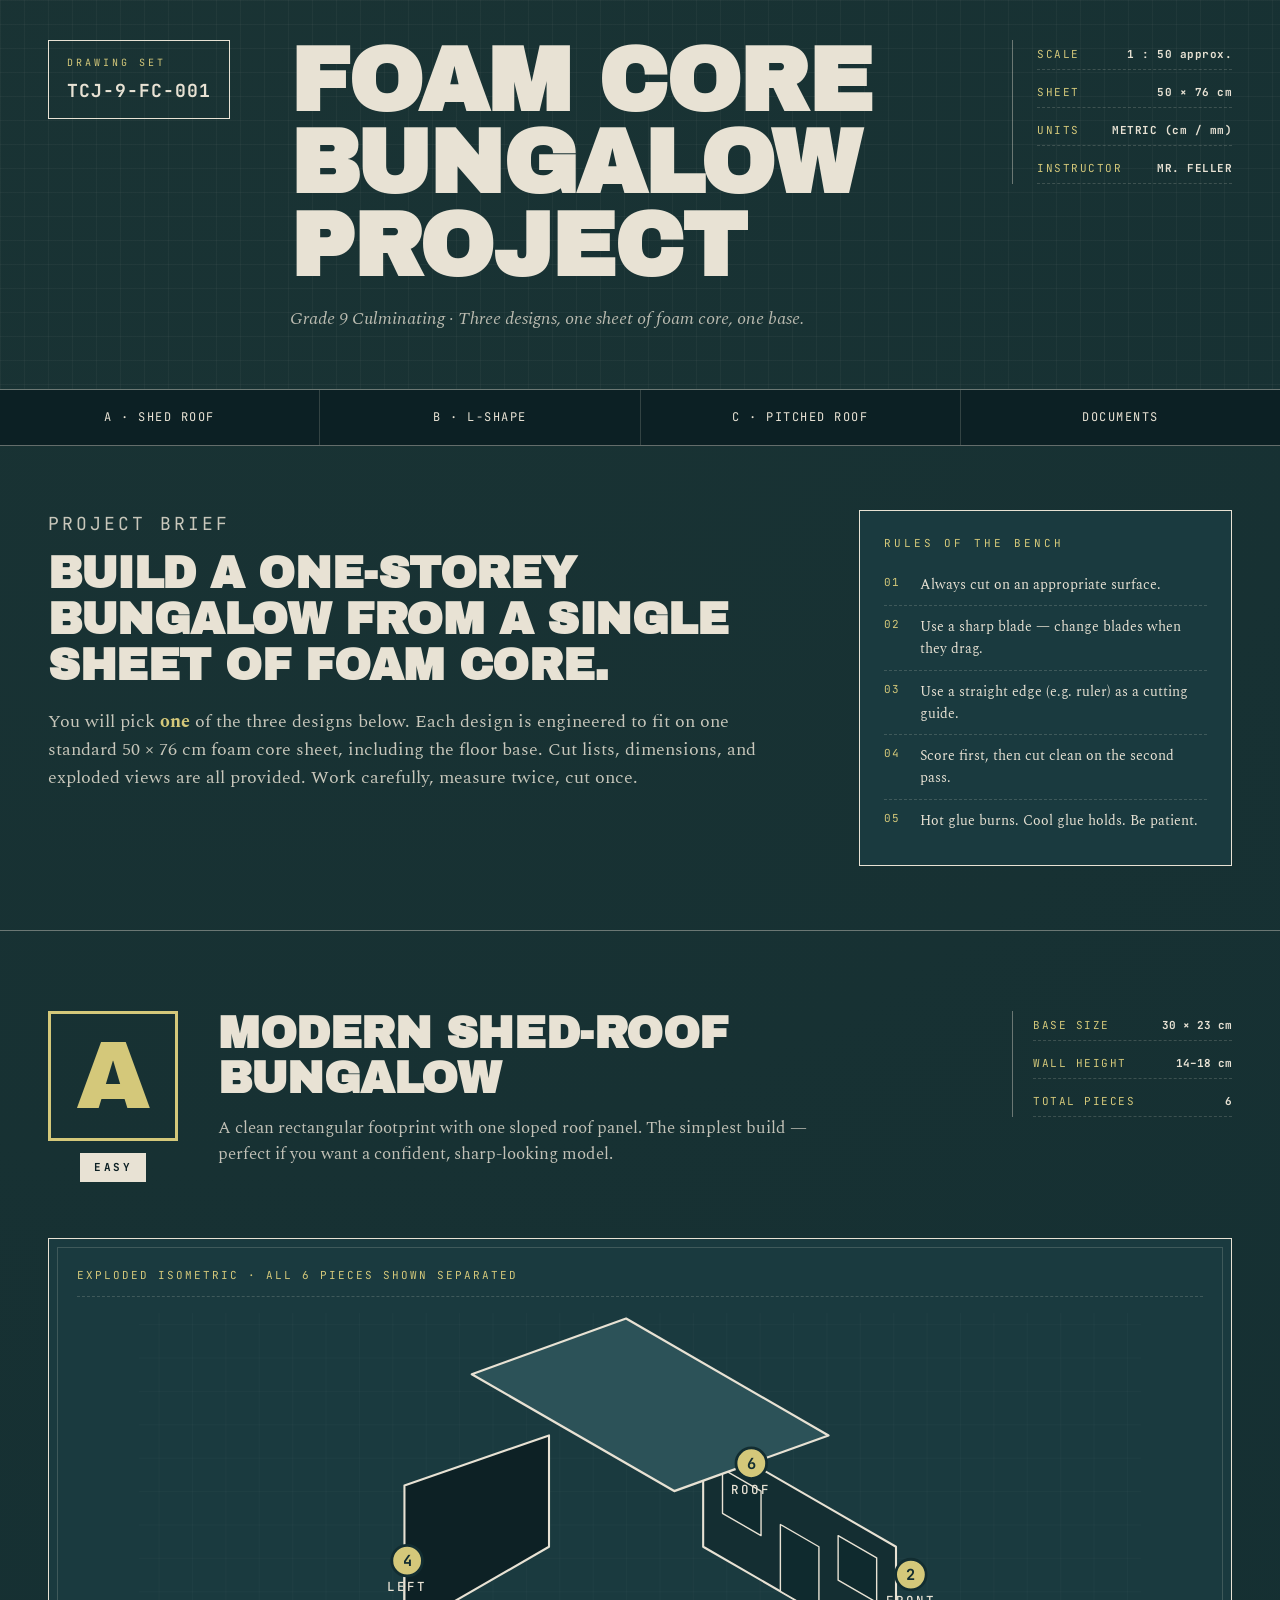
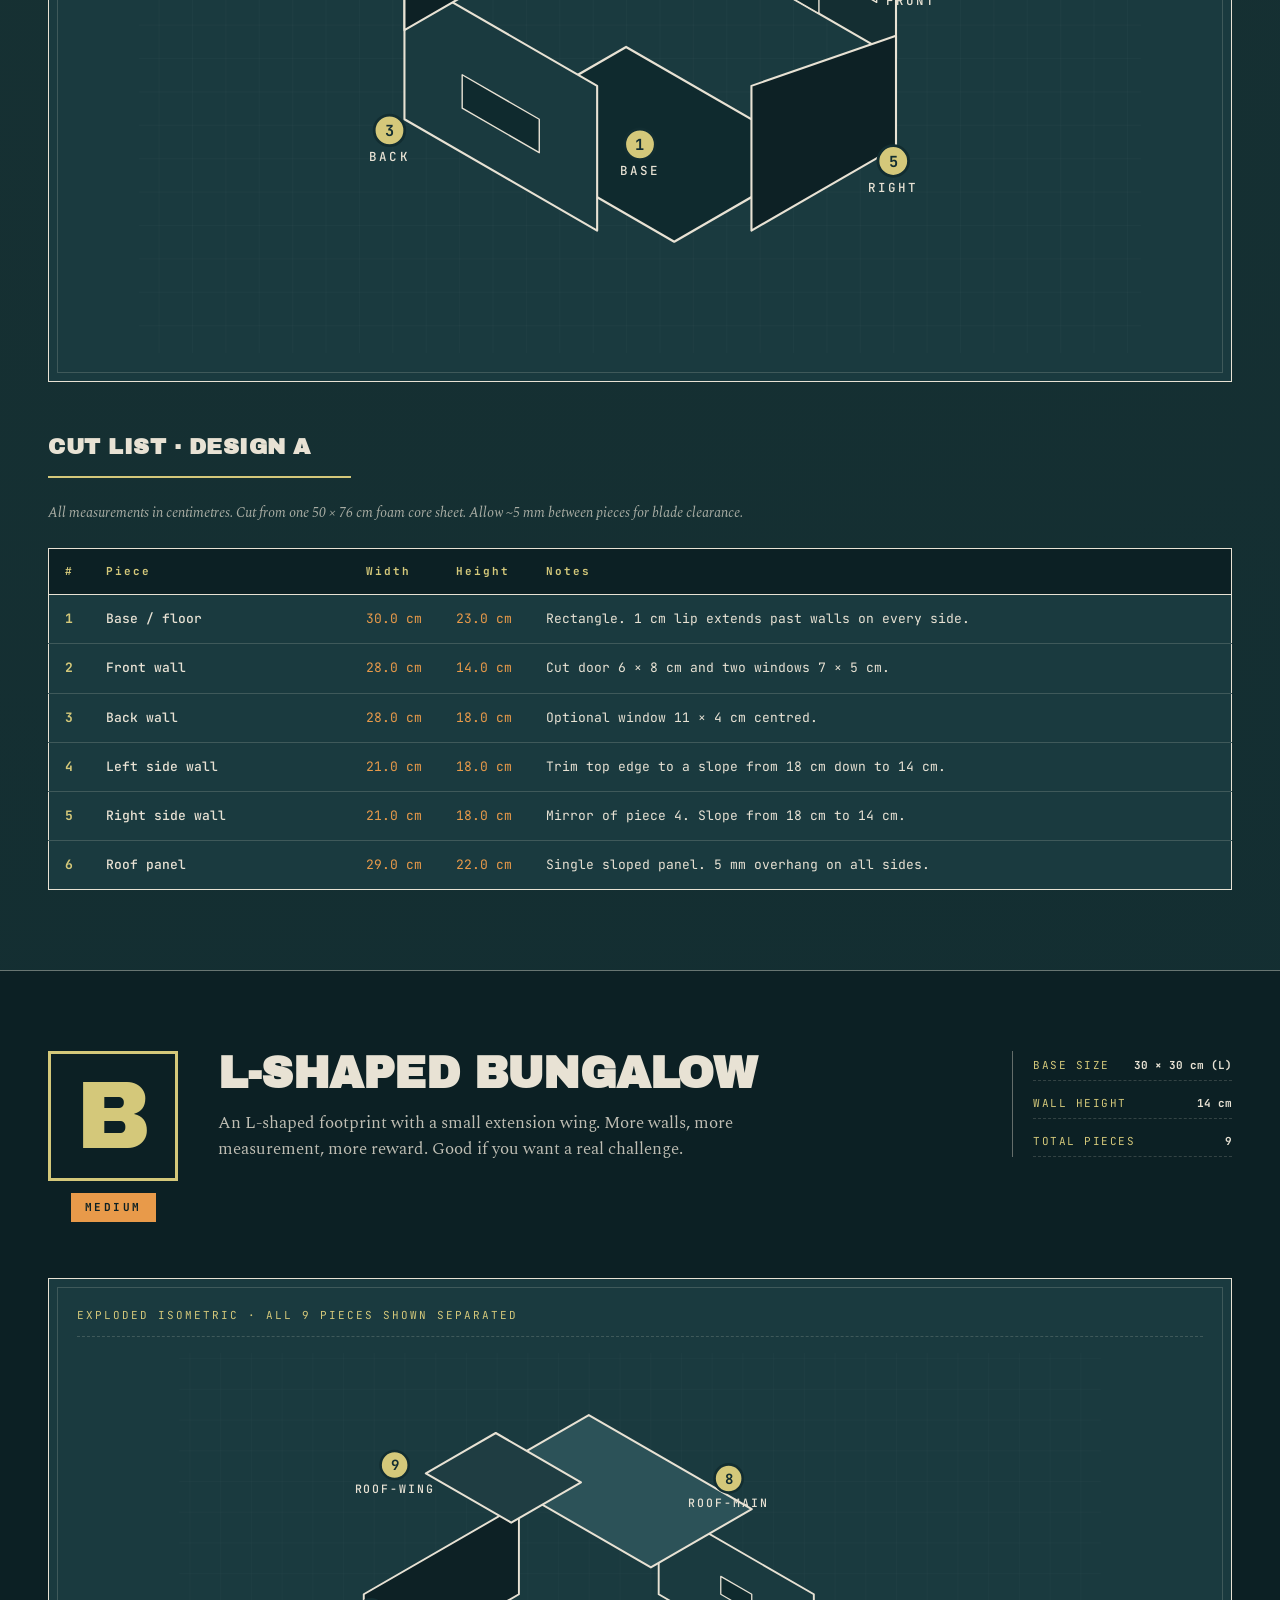
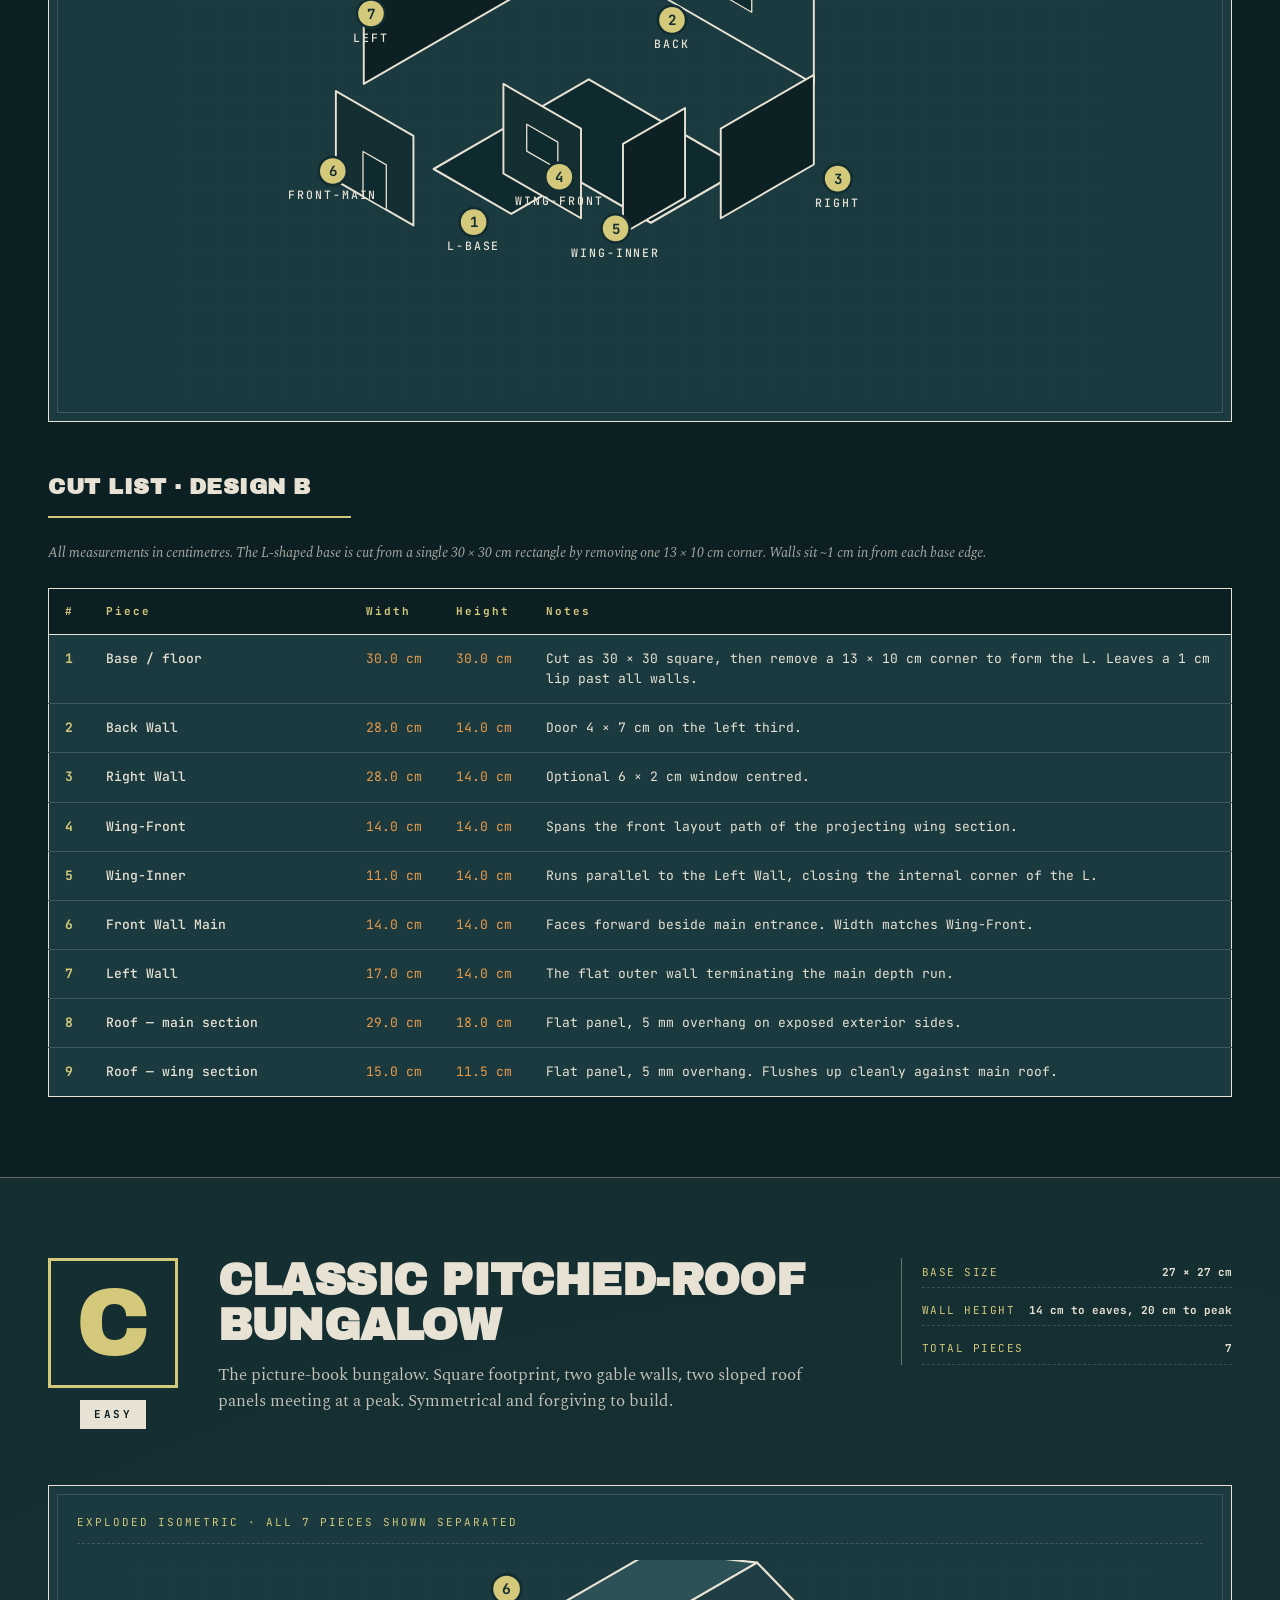
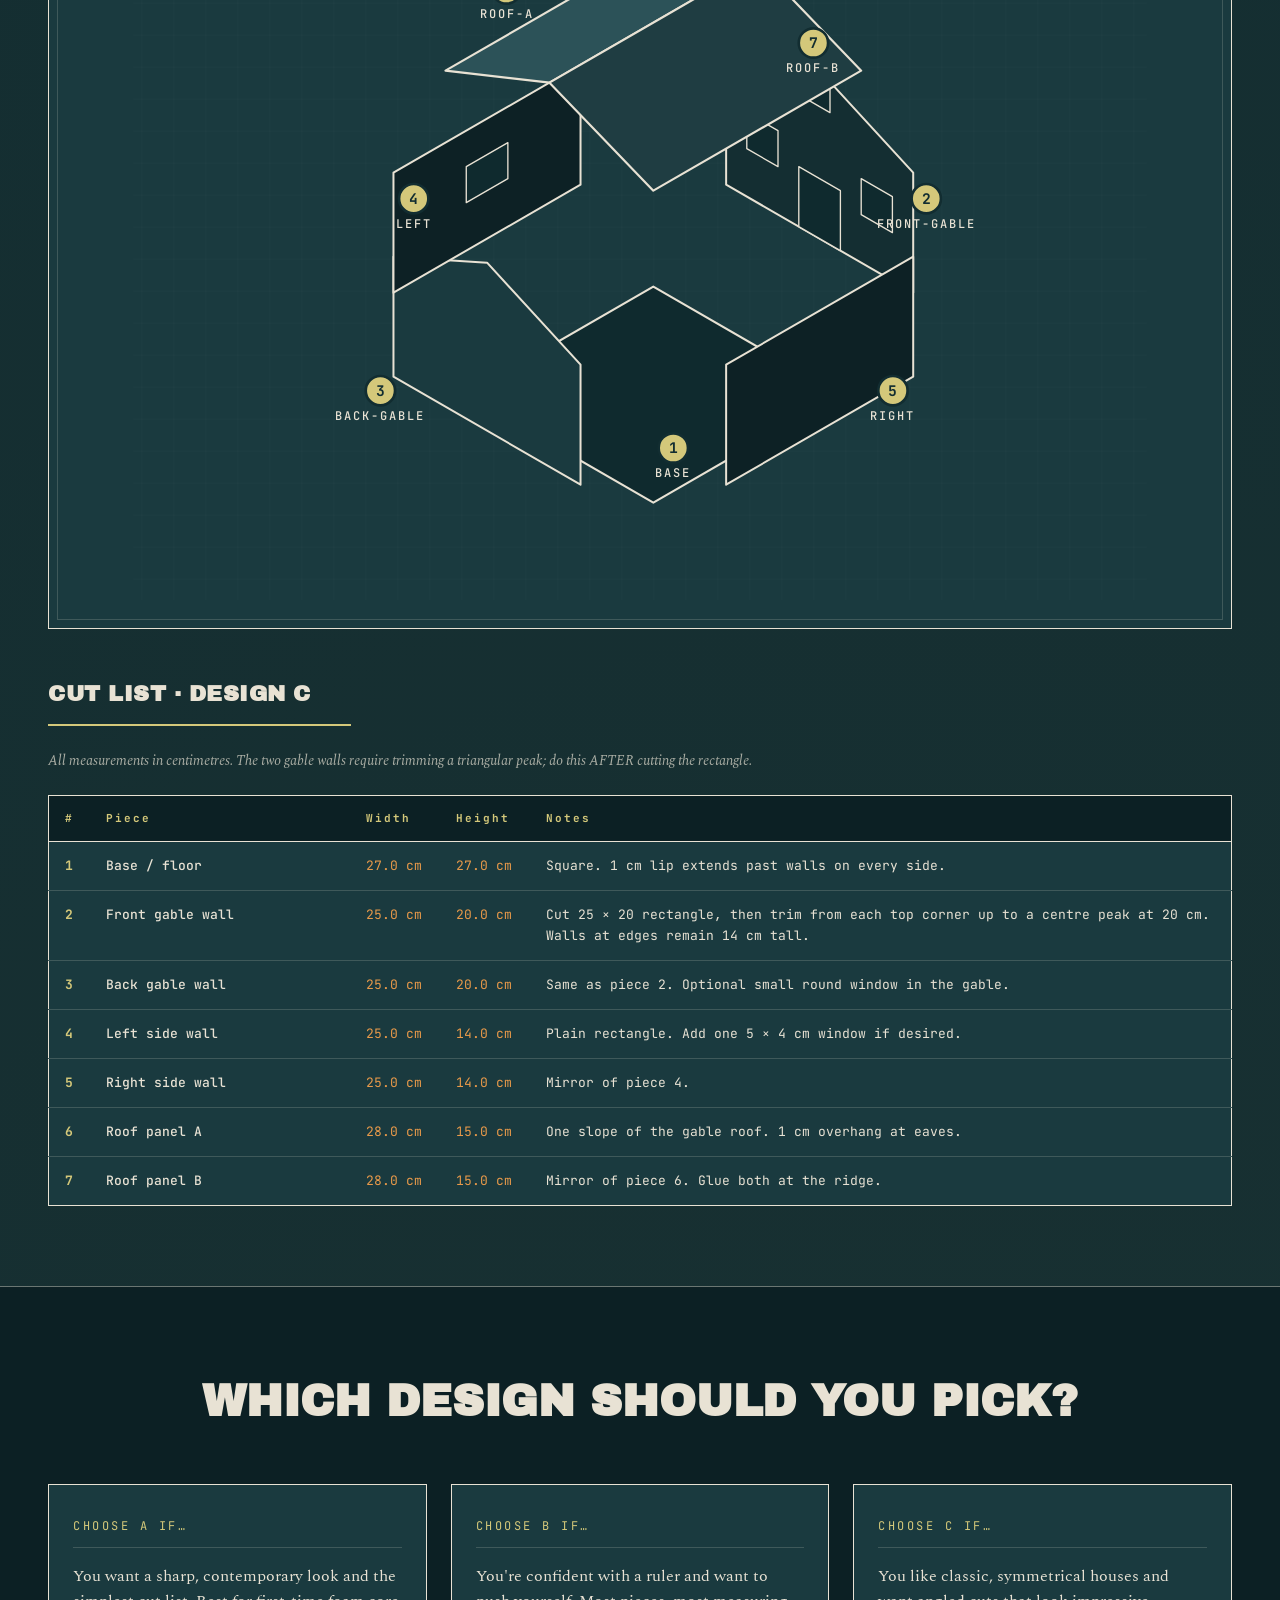
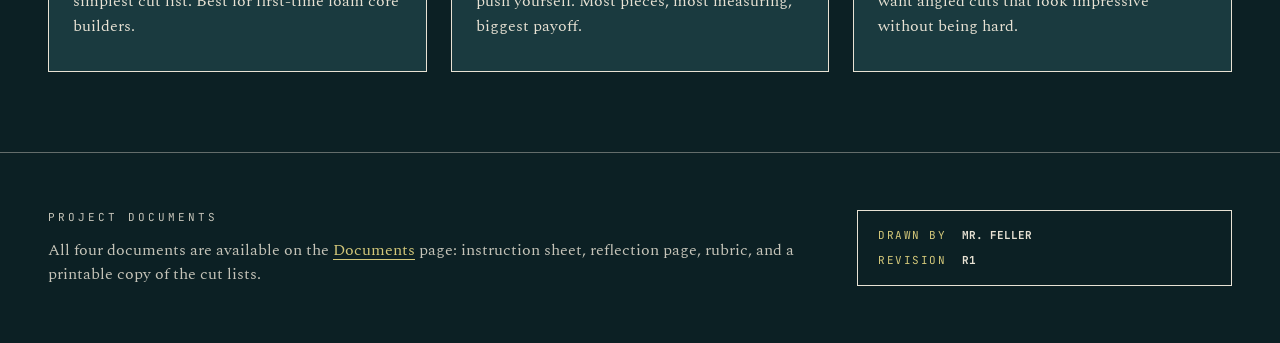
==== commit d4655433: "Update index.html" ====
--- a/index.html
+++ b/index.html
@@ -177,26 +177,26 @@
 
   <div class="cutlist-section">
     <h4>Cut List · Design B</h4>
-    <p class="cutlist-note">All measurements in centimetres. The L-shaped base is cut from a single 30 × 30 cm rectangle by removing one 14 × 11 cm corner. Walls sit ~1 cm in from each base edge.</p>
+    <p class="cutlist-note">All measurements in centimetres. The L-shaped base is cut from a single 30 × 30 cm rectangle by removing one 13 × 10 cm corner. Walls sit ~1 cm in from each base edge.</p>
     <table class="cutlist">
       <thead>
         <tr><th>#</th><th>Piece</th><th>Width</th><th>Height</th><th>Notes</th></tr>
       </thead>
       <tbody>
-        <tr><td>1</td><td>Base / floor</td><td>30.0 cm</td><td>30.0 cm</td><td>Cut as 30 × 30 square, then remove a 14 × 11 cm corner to form the L. 1 cm lip past walls.</td></tr>
+        <tr><td>1</td><td>Base / floor</td><td>30.0 cm</td><td>30.0 cm</td><td>Cut as 30 × 30 square, then remove a 13 × 10 cm corner to form the L. Leaves a 1 cm lip past all walls.</td></tr>
         <tr><td>2</td><td>Back Wall</td><td>28.0 cm</td><td>14.0 cm</td><td>Door 4 × 7 cm on the left third.</td></tr>
         <tr><td>3</td><td>Right Wall</td><td>28.0 cm</td><td>14.0 cm</td><td>Optional 6 × 2 cm window centred.</td></tr>
-        <tr><td>4</td><td>Wing-Front</td><td>28.0 cm</td><td>14.0 cm</td><td>Runs the full 28 cm depth.</td></tr>
-        <tr><td>5</td><td>Wing-Inner</td><td>17.0 cm</td><td>14.0 cm</td><td>Only spans the main rectangle.</td></tr>
-        <tr><td>6</td><td>Front Wall Main</td><td>14.0 cm</td><td>14.0 cm</td><td>Faces forward beside main entrance.</td></tr>
-        <tr><td>7</td><td>Left Wall</td><td>11.0 cm</td><td>14.0 cm</td><td>The short wall closing the L extension.</td></tr>
-        <tr><td>8</td><td>Roof — main section</td><td>29.0 cm</td><td>18.0 cm</td><td>Flat panel, 5 mm overhang.</td></tr>
-        <tr><td>9</td><td>Roof — wing section</td><td>15.0 cm</td><td>13.0 cm</td><td>Flat panel, 5 mm overhang.</td></tr>
+        <tr><td>4</td><td>Wing-Front</td><td>14.0 cm</td><td>14.0 cm</td><td>Spans the front layout path of the projecting wing section.</td></tr>
+        <tr><td>5</td><td>Wing-Inner</td><td>11.0 cm</td><td>14.0 cm</td><td>Runs parallel to the Left Wall, closing the internal corner of the L.</td></tr>
+        <tr><td>6</td><td>Front Wall Main</td><td>14.0 cm</td><td>14.0 cm</td><td>Faces forward beside main entrance. Width matches Wing-Front.</td></tr>
+        <tr><td>7</td><td>Left Wall</td><td>17.0 cm</td><td>14.0 cm</td><td>The flat outer wall terminating the main depth run.</td></tr>
+        <tr><td>8</td><td>Roof — main section</td><td>29.0 cm</td><td>18.0 cm</td><td>Flat panel, 5 mm overhang on exposed exterior sides.</td></tr>
+        <tr><td>9</td><td>Roof — wing section</td><td>15.0 cm</td><td>11.5 cm</td><td>Flat panel, 5 mm overhang. Flushes up cleanly against main roof.</td></tr>
       </tbody>
     </table>
   </div>
 </section>
-
+  
 <!-- ============= DESIGN C ============= -->
 <section class="design" id="design-c">
   <div class="design-header">
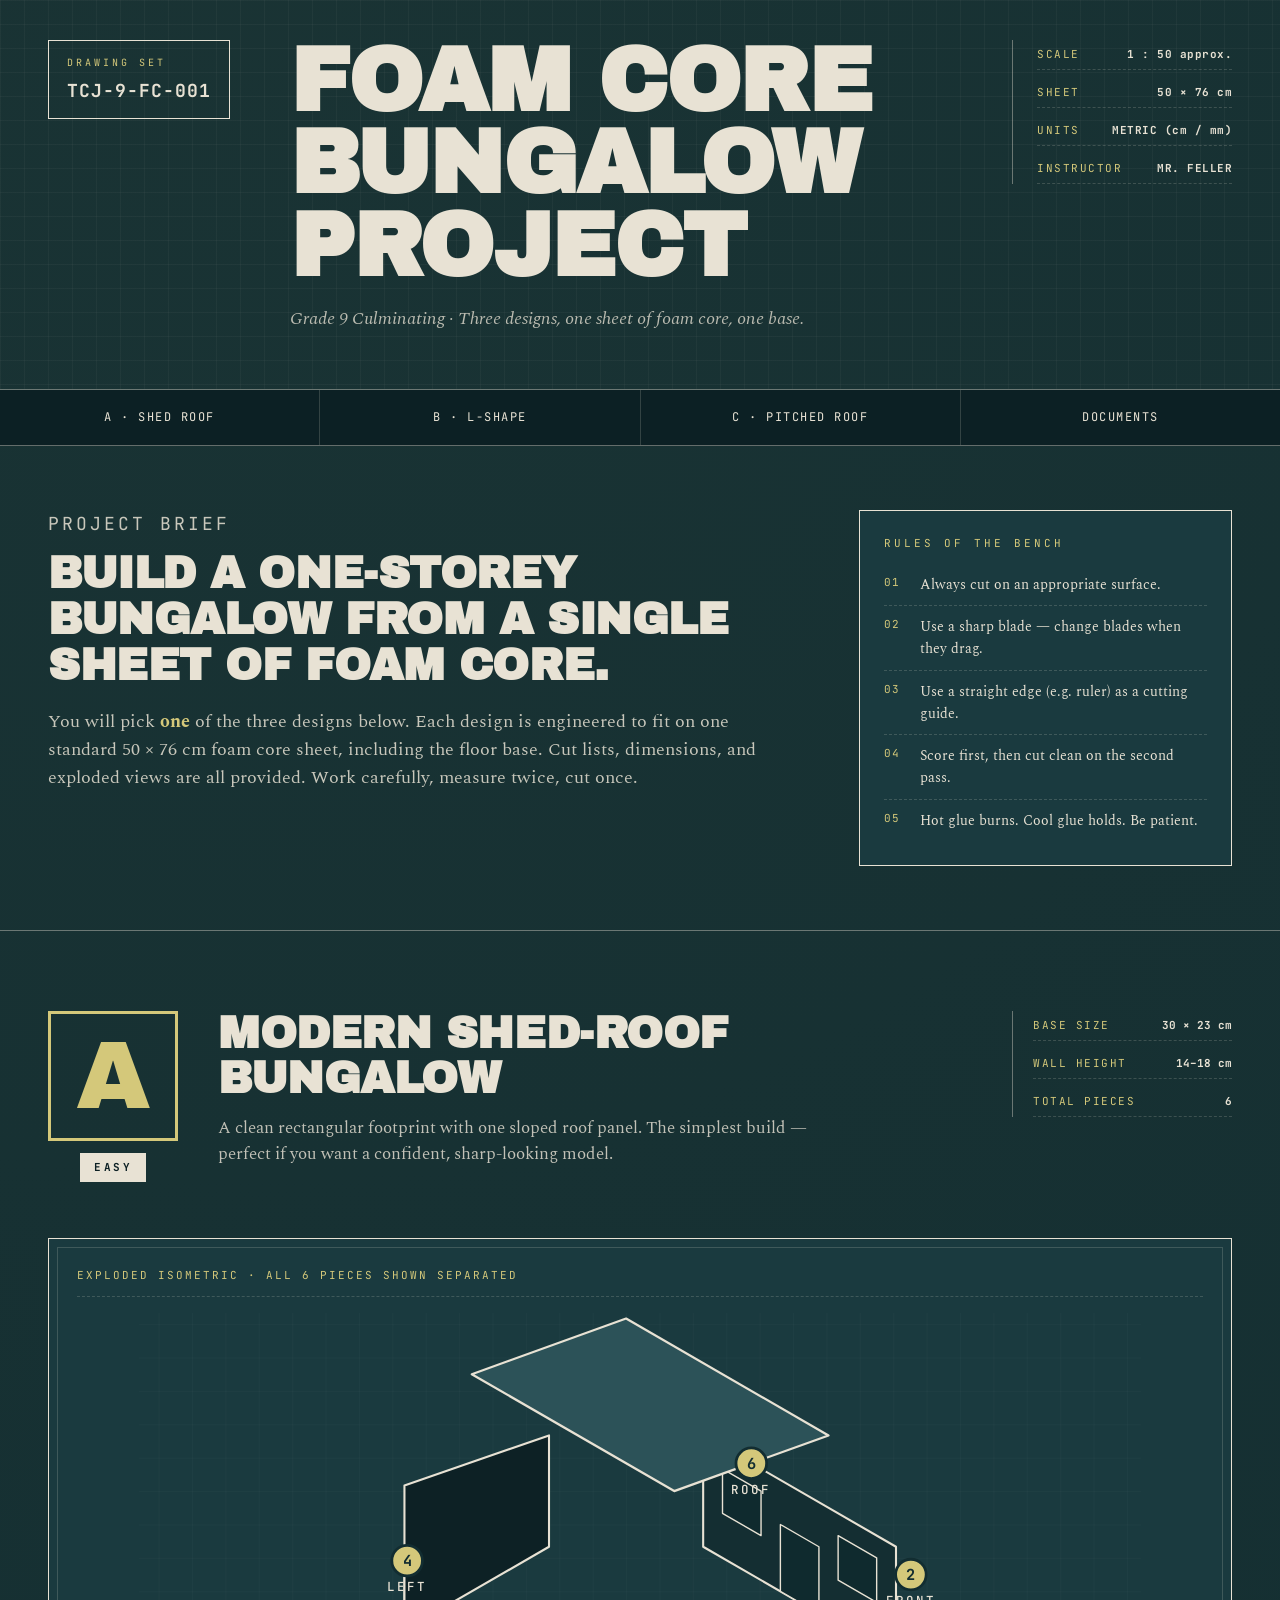
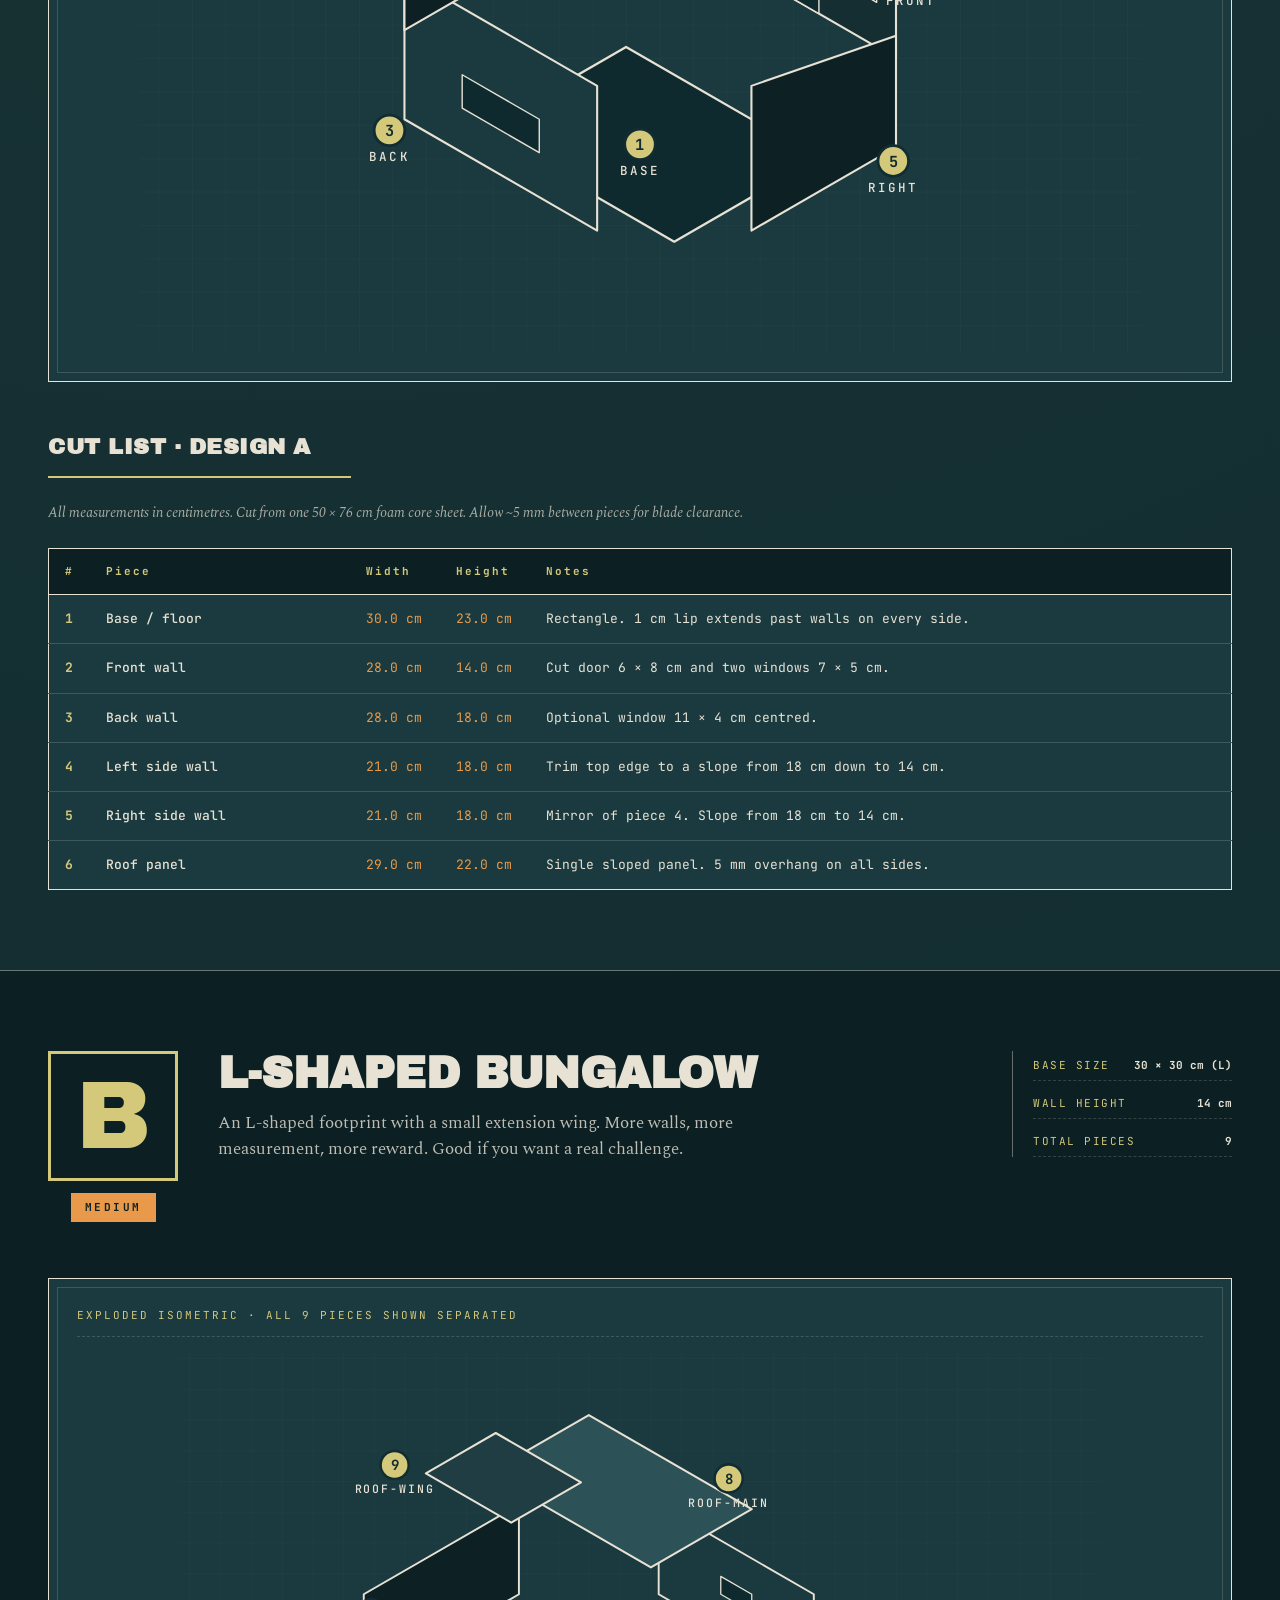
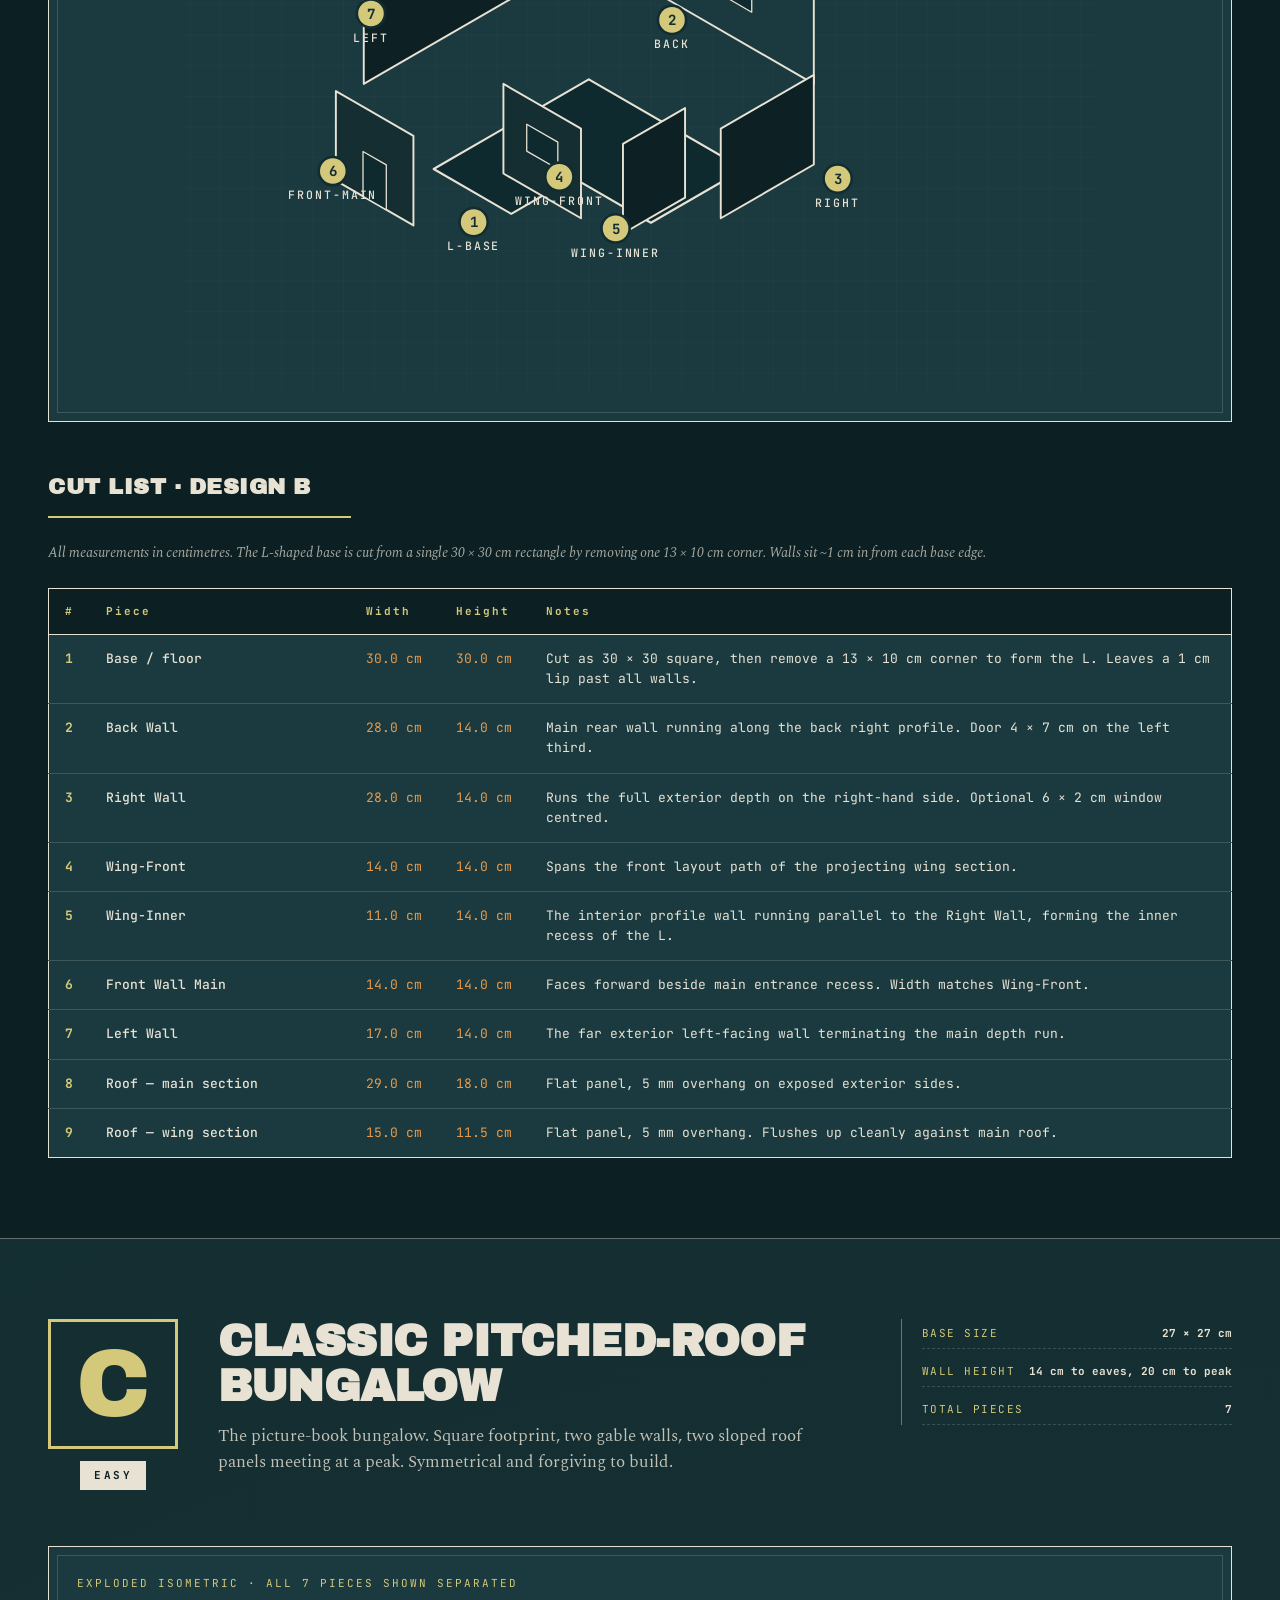
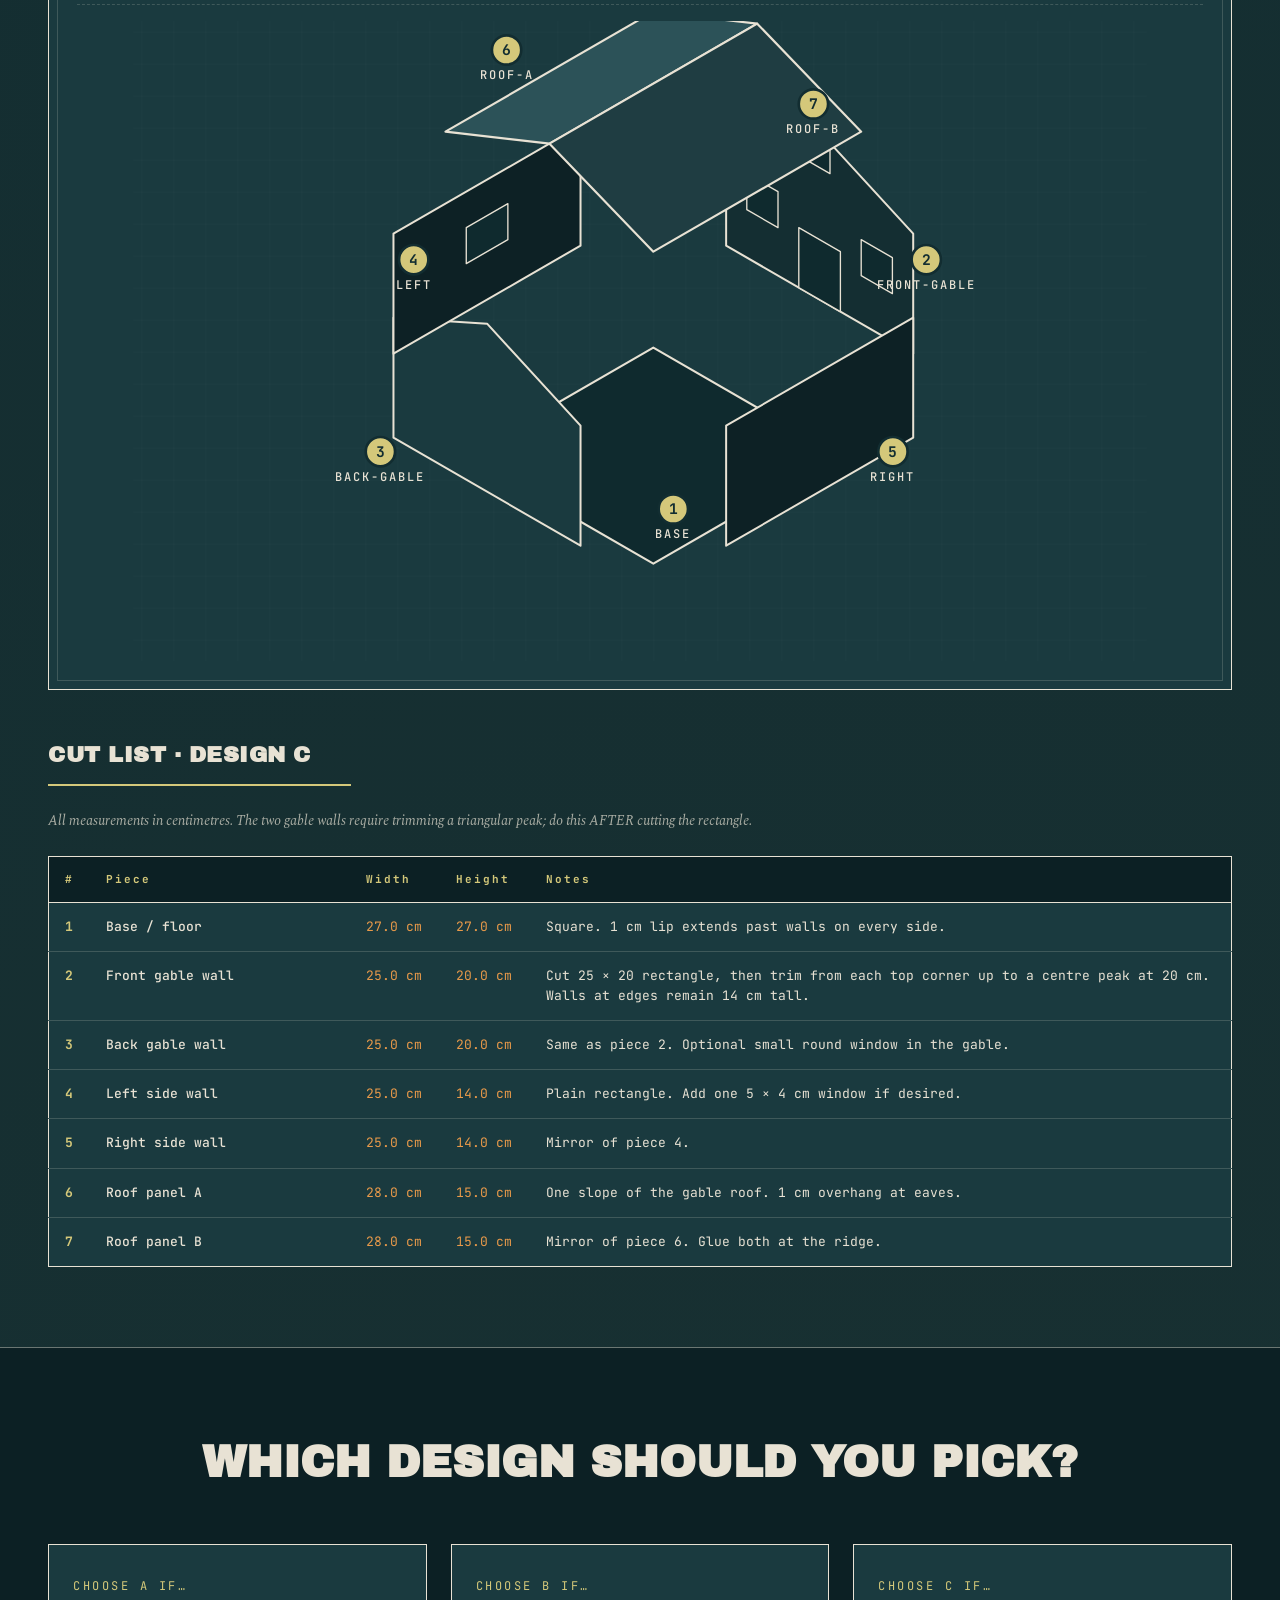
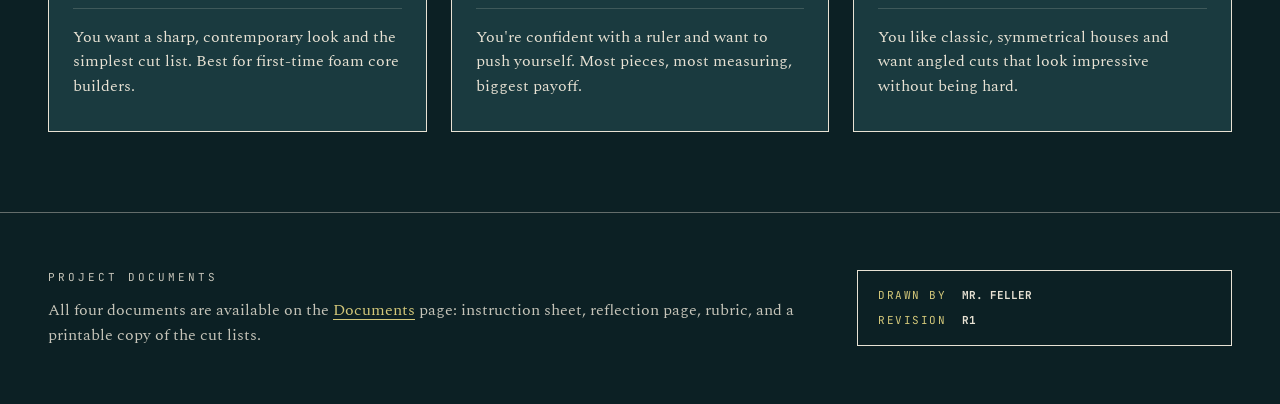
==== commit d226f470: "Update index.html" ====
--- a/index.html
+++ b/index.html
@@ -184,12 +184,12 @@
       </thead>
       <tbody>
         <tr><td>1</td><td>Base / floor</td><td>30.0 cm</td><td>30.0 cm</td><td>Cut as 30 × 30 square, then remove a 13 × 10 cm corner to form the L. Leaves a 1 cm lip past all walls.</td></tr>
-        <tr><td>2</td><td>Back Wall</td><td>28.0 cm</td><td>14.0 cm</td><td>Door 4 × 7 cm on the left third.</td></tr>
-        <tr><td>3</td><td>Right Wall</td><td>28.0 cm</td><td>14.0 cm</td><td>Optional 6 × 2 cm window centred.</td></tr>
+        <tr><td>2</td><td>Back Wall</td><td>28.0 cm</td><td>14.0 cm</td><td>Main rear wall running along the back right profile. Door 4 × 7 cm on the left third.</td></tr>
+        <tr><td>3</td><td>Right Wall</td><td>28.0 cm</td><td>14.0 cm</td><td>Runs the full exterior depth on the right-hand side. Optional 6 × 2 cm window centred.</td></tr>
         <tr><td>4</td><td>Wing-Front</td><td>14.0 cm</td><td>14.0 cm</td><td>Spans the front layout path of the projecting wing section.</td></tr>
-        <tr><td>5</td><td>Wing-Inner</td><td>11.0 cm</td><td>14.0 cm</td><td>Runs parallel to the Left Wall, closing the internal corner of the L.</td></tr>
-        <tr><td>6</td><td>Front Wall Main</td><td>14.0 cm</td><td>14.0 cm</td><td>Faces forward beside main entrance. Width matches Wing-Front.</td></tr>
-        <tr><td>7</td><td>Left Wall</td><td>17.0 cm</td><td>14.0 cm</td><td>The flat outer wall terminating the main depth run.</td></tr>
+        <tr><td>5</td><td>Wing-Inner</td><td>11.0 cm</td><td>14.0 cm</td><td>The interior profile wall running parallel to the Right Wall, forming the inner recess of the L.</td></tr>
+        <tr><td>6</td><td>Front Wall Main</td><td>14.0 cm</td><td>14.0 cm</td><td>Faces forward beside main entrance recess. Width matches Wing-Front.</td></tr>
+        <tr><td>7</td><td>Left Wall</td><td>17.0 cm</td><td>14.0 cm</td><td>The far exterior left-facing wall terminating the main depth run.</td></tr>
         <tr><td>8</td><td>Roof — main section</td><td>29.0 cm</td><td>18.0 cm</td><td>Flat panel, 5 mm overhang on exposed exterior sides.</td></tr>
         <tr><td>9</td><td>Roof — wing section</td><td>15.0 cm</td><td>11.5 cm</td><td>Flat panel, 5 mm overhang. Flushes up cleanly against main roof.</td></tr>
       </tbody>
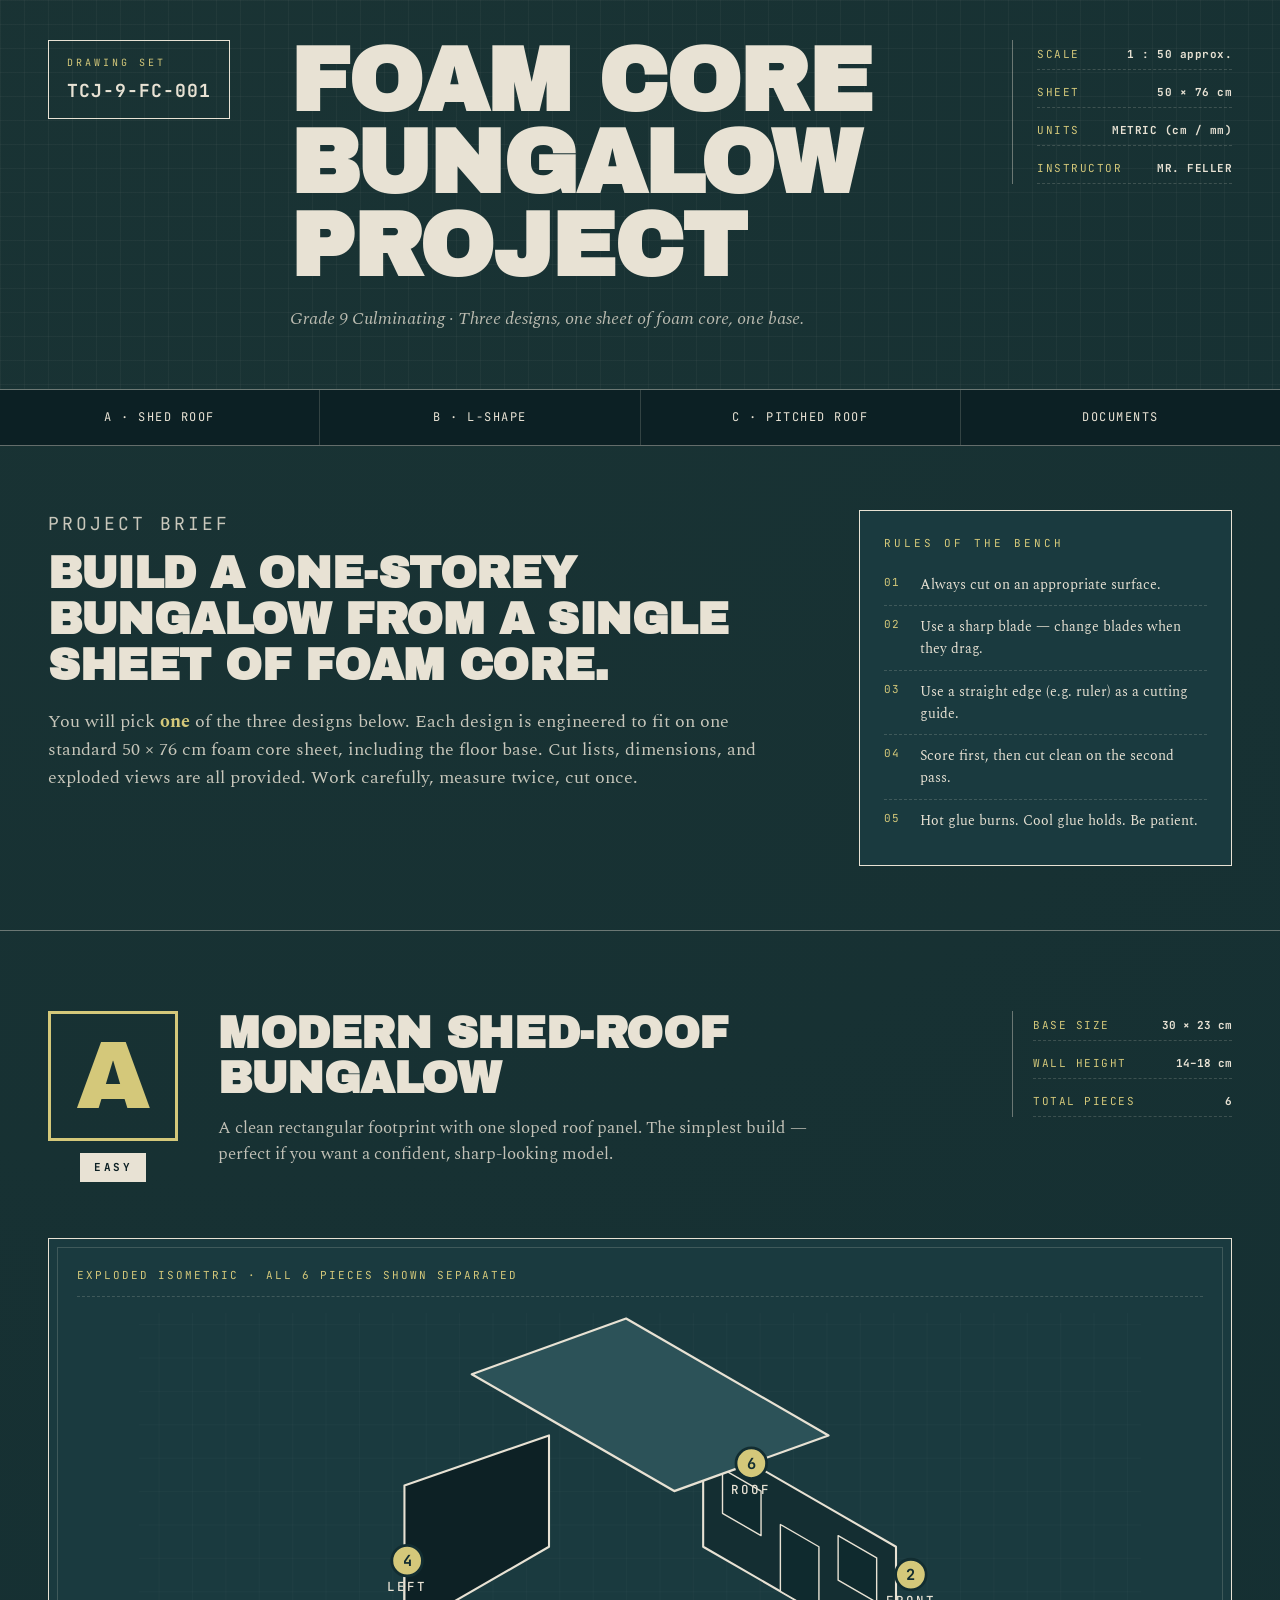
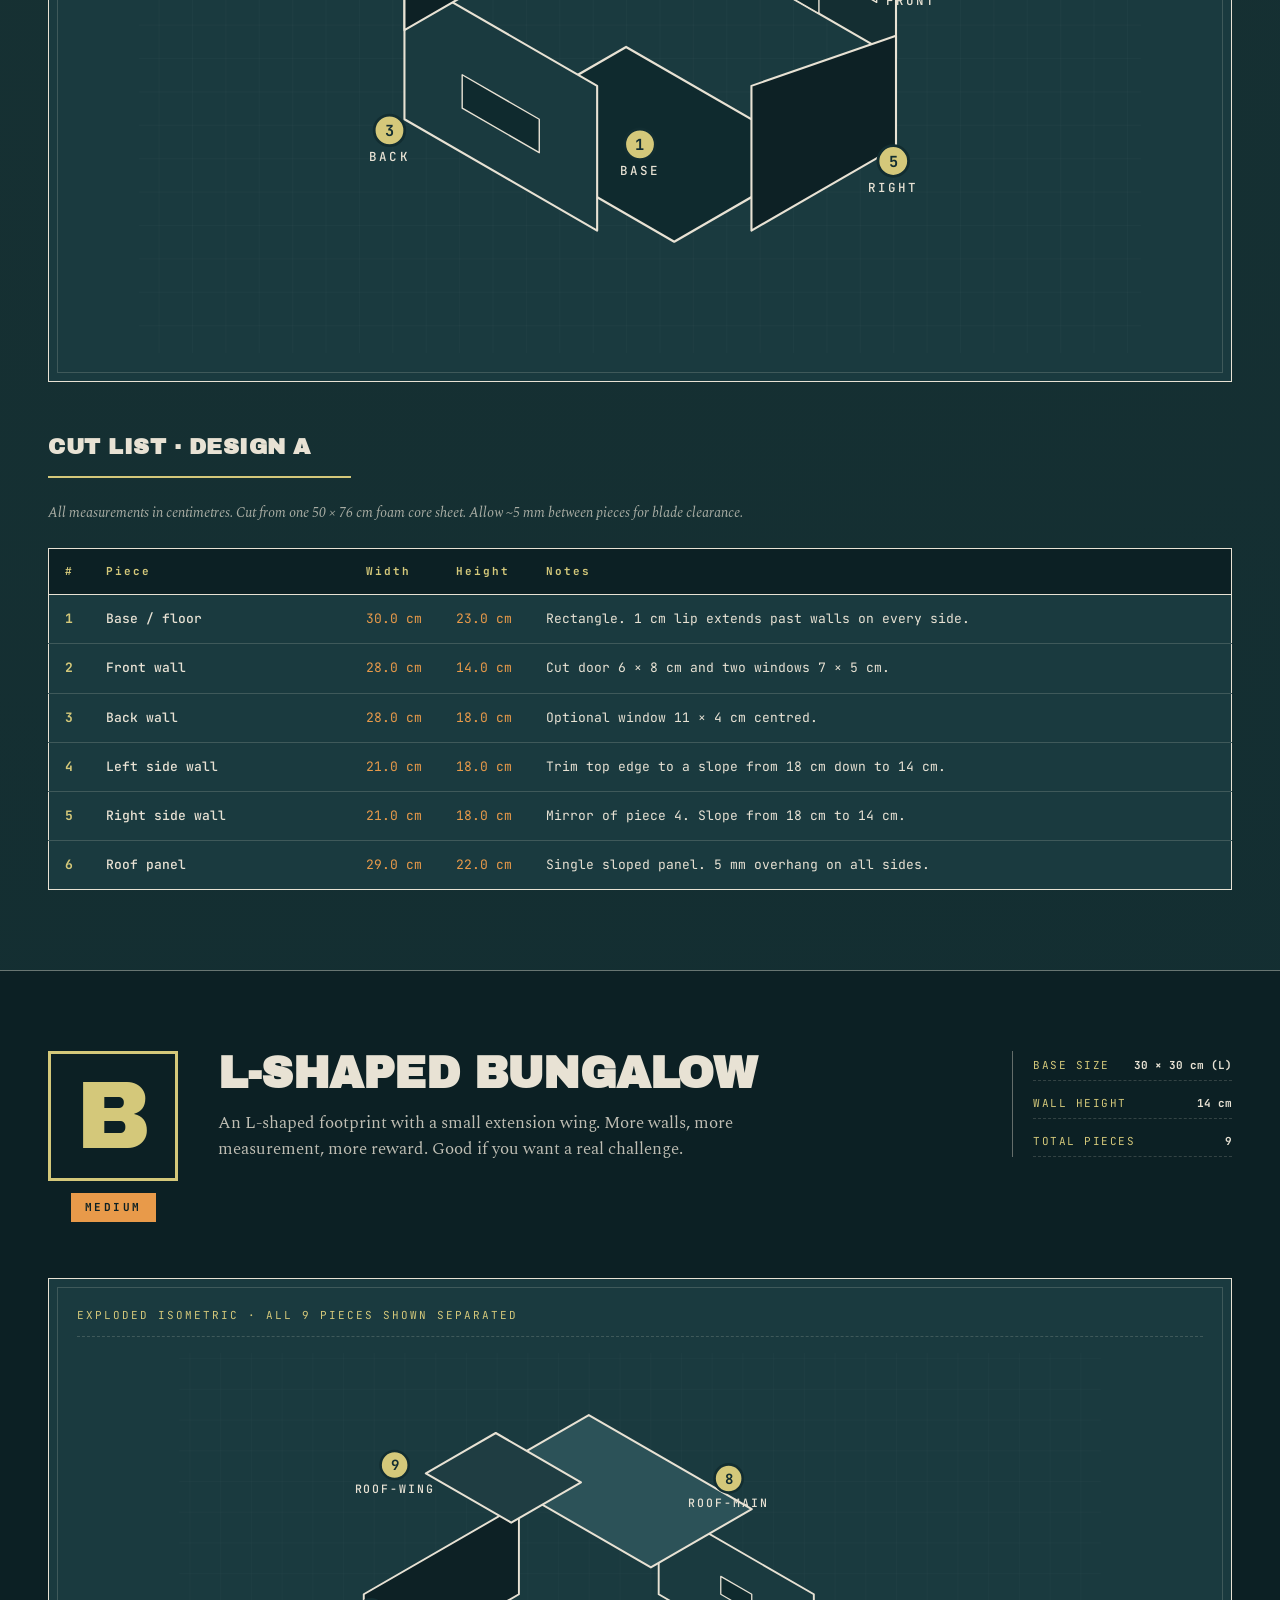
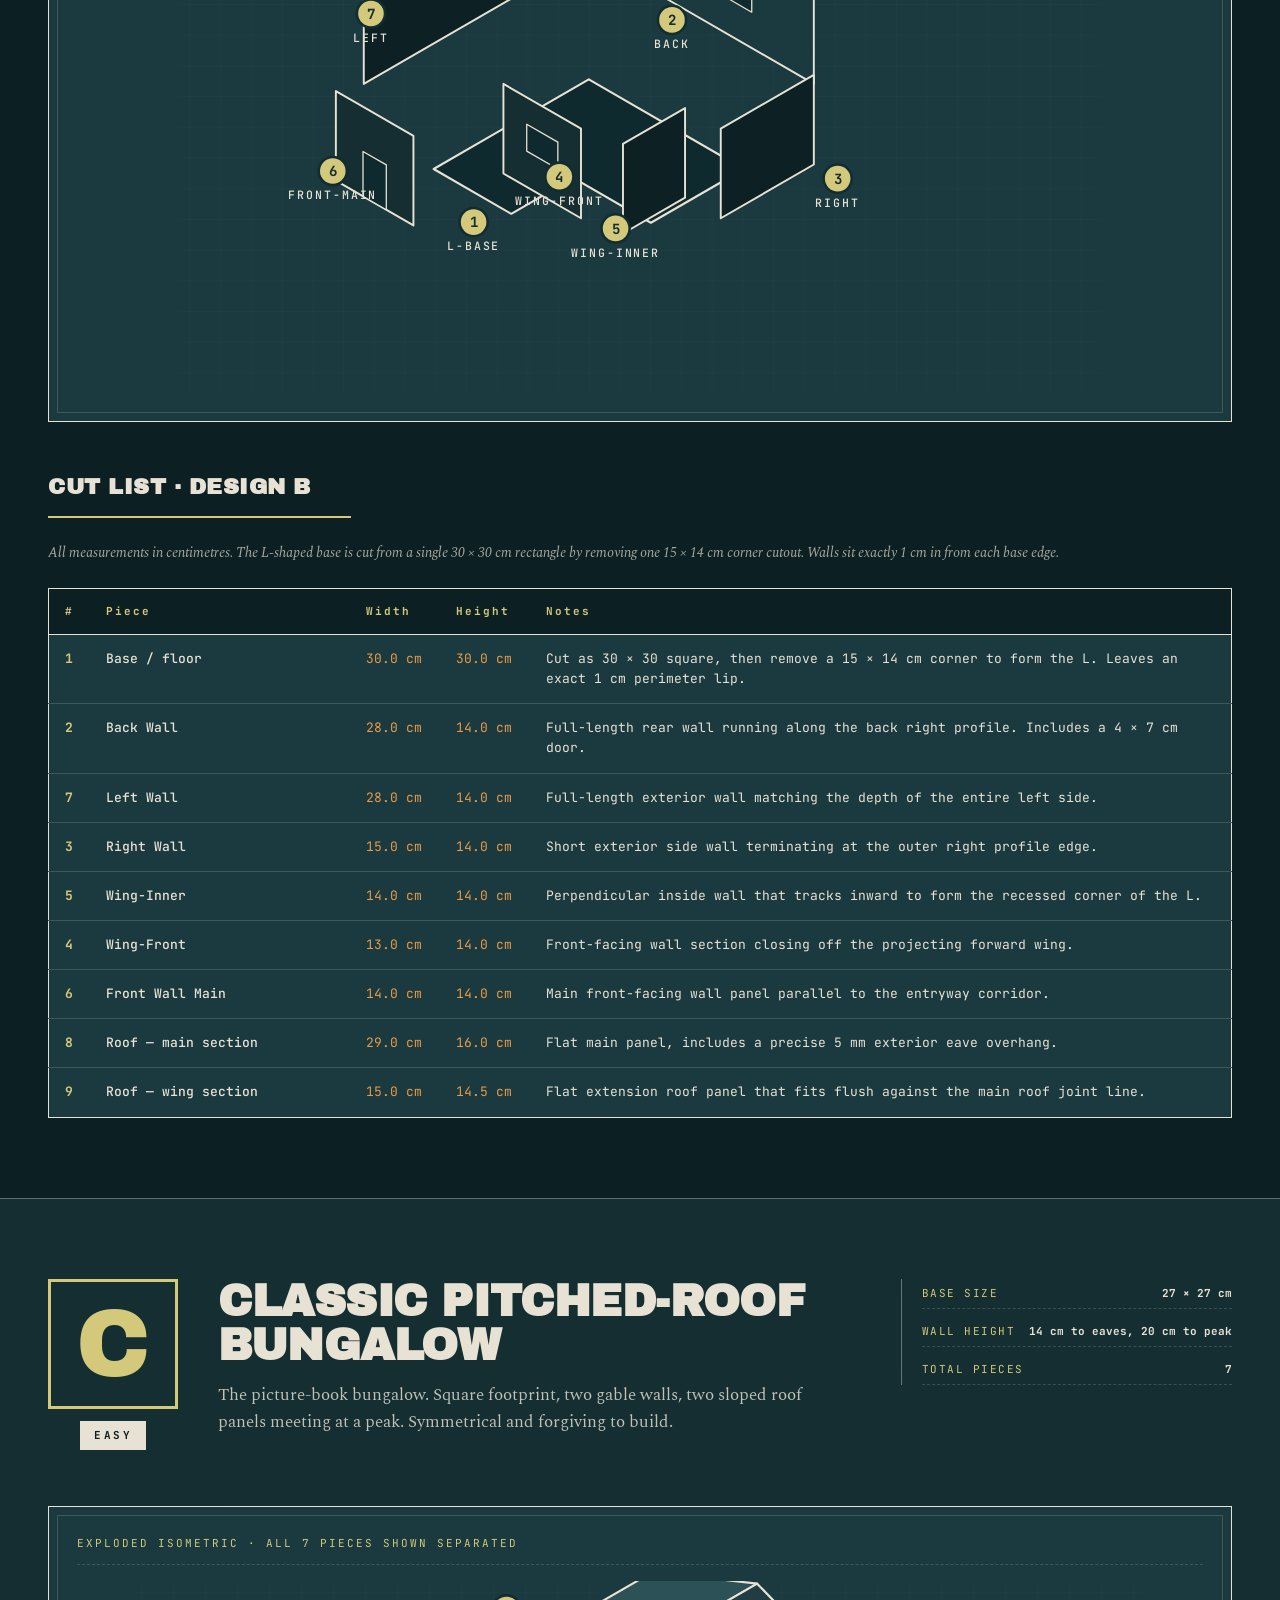
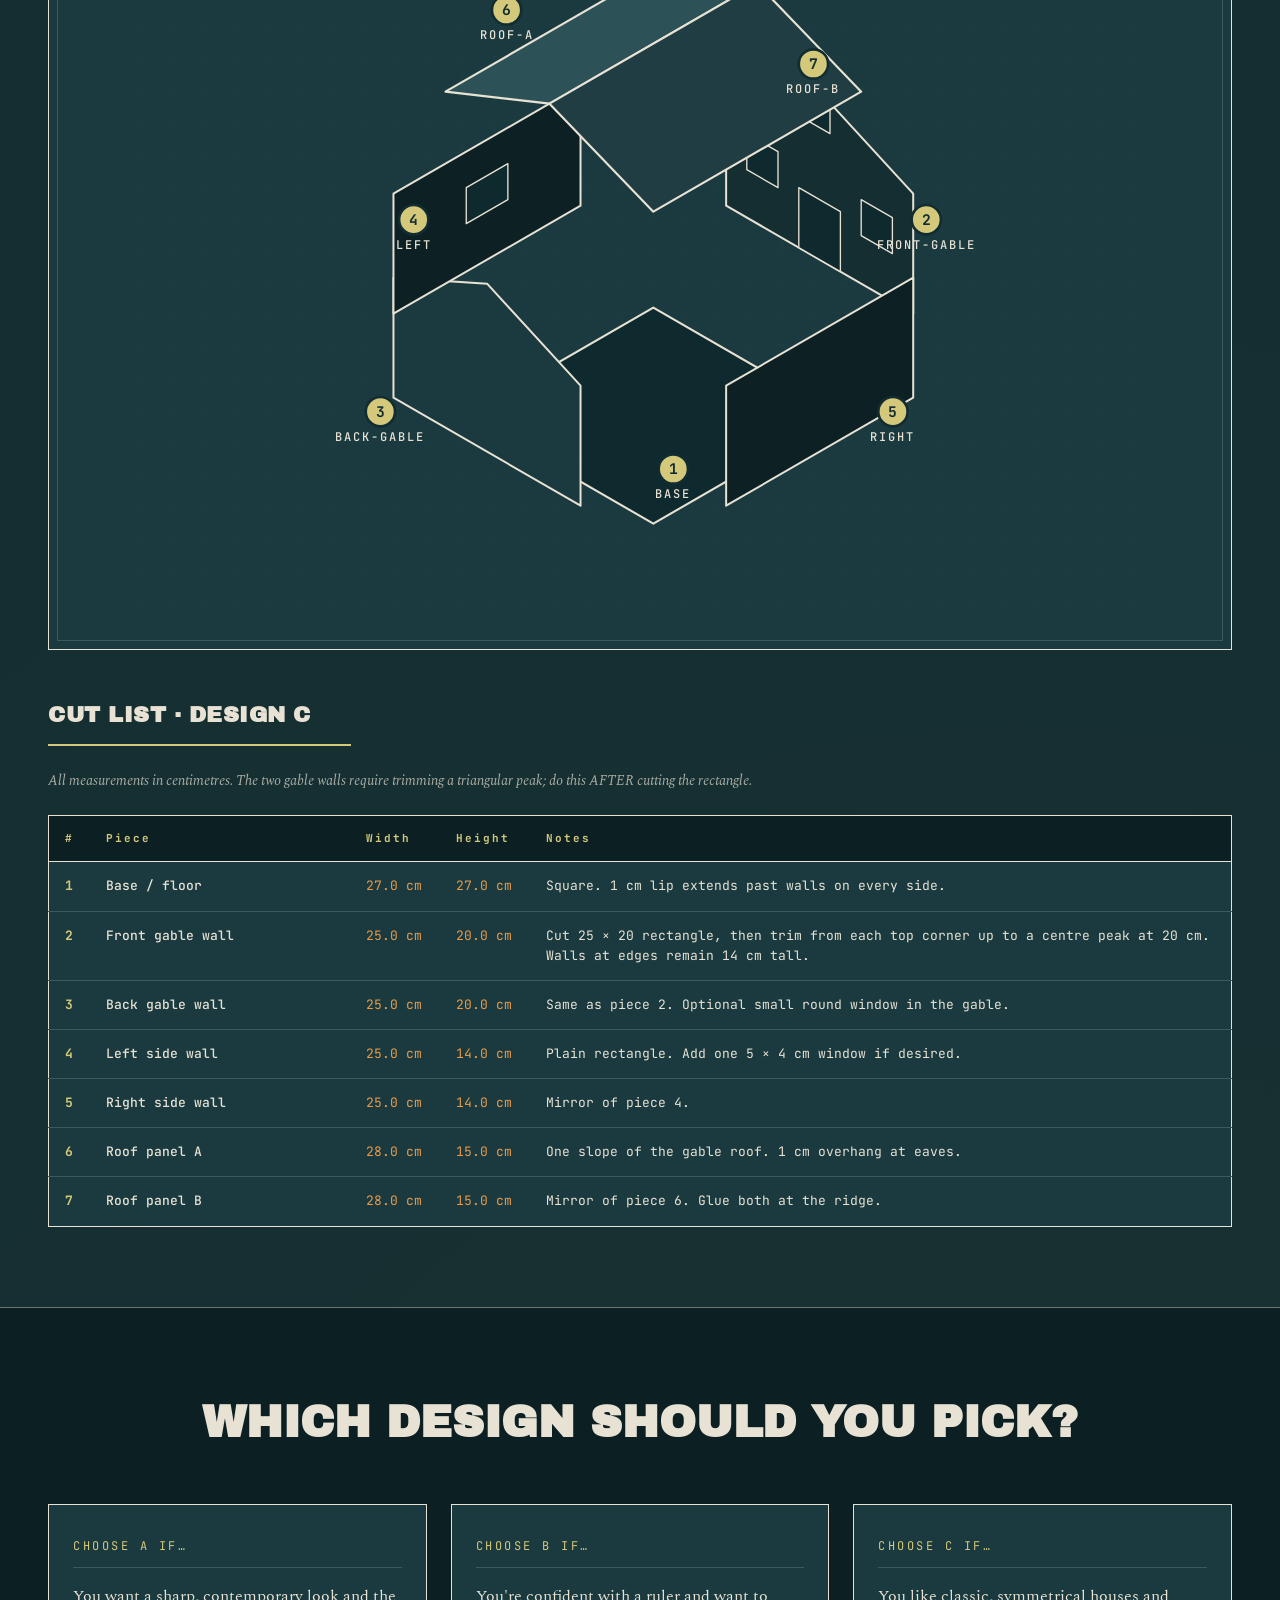
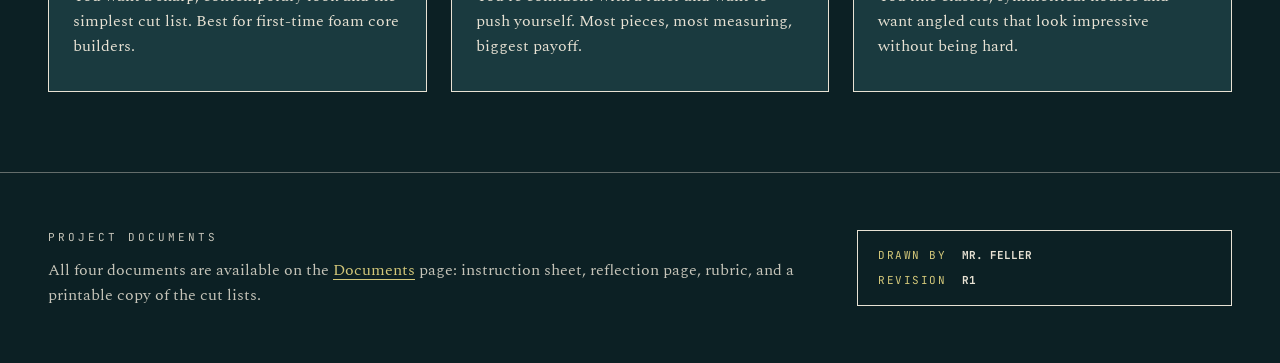
==== commit b5ba4db2: "Update index.html" ====
--- a/index.html
+++ b/index.html
@@ -153,15 +153,16 @@
 <polygon points="0.0,35.0 121.2,105.0 48.5,147.0 -12.1,112.0 -60.6,140.0 -121.2,105.0" fill="#0f2a2e" stroke="#e8e2d4" stroke-width="1.6" stroke-linejoin="round"/>
 <polygon points="54.6,-31.5 175.8,38.5 175.8,-31.5 54.6,-101.5" fill="#1a3a3f" stroke="#e8e2d4" stroke-width="1.5" stroke-linejoin="round"/>
 <polygon points="103.1,-31.5 127.3,-17.5 127.3,-31.5 103.1,-45.5" fill="#0f2a2e" stroke="#e8e2d4" stroke-width="1" stroke-linejoin="round"/>
+<polygon points="-54.6,-31.5 -175.8,38.5 -175.8,-31.5 -54.6,-101.5" fill="#0d2125" stroke="#e8e2d4" stroke-width="1.5" stroke-linejoin="round"/>
 <polygon points="175.8,101.5 103.1,143.5 103.1,73.5 175.8,31.5" fill="#0d2125" stroke="#e8e2d4" stroke-width="1.5" stroke-linejoin="round"/>
+<polygon points="-197.6,114.1 -137.0,149.1 -137.0,79.1 -197.6,44.1" fill="#142e32" stroke="#e8e2d4" stroke-width="1.5" stroke-linejoin="round"/>
+<polygon points="-176.4,126.3 -158.2,136.8 -158.2,101.8 -176.4,91.3" fill="#0f2a2e" stroke="#e8e2d4" stroke-width="1" stroke-linejoin="round"/>
 <polygon points="-66.7,108.5 -6.1,143.5 -6.1,73.5 -66.7,38.5" fill="#142e32" stroke="#e8e2d4" stroke-width="1.5" stroke-linejoin="round"/>
 <polygon points="-48.5,91.0 -24.2,105.0 -24.2,84.0 -48.5,70.0" fill="#0f2a2e" stroke="#e8e2d4" stroke-width="1" stroke-linejoin="round"/>
 <polygon points="75.2,127.4 26.7,155.4 26.7,85.4 75.2,57.4" fill="#0d2125" stroke="#e8e2d4" stroke-width="1.5" stroke-linejoin="round"/>
-<polygon points="-197.6,114.1 -137.0,149.1 -137.0,79.1 -197.6,44.1" fill="#142e32" stroke="#e8e2d4" stroke-width="1.5" stroke-linejoin="round"/>
-<polygon points="-176.4,126.3 -158.2,136.8 -158.2,101.8 -176.4,91.3" fill="#0f2a2e" stroke="#e8e2d4" stroke-width="1" stroke-linejoin="round"/>
-<polygon points="-54.6,-31.5 -175.8,38.5 -175.8,-31.5 -54.6,-101.5" fill="#0d2125" stroke="#e8e2d4" stroke-width="1.5" stroke-linejoin="round"/>
 <polygon points="0.0,-171.5 127.3,-98.0 48.5,-52.5 -78.8,-126.0" fill="#2c5258" stroke="#e8e2d4" stroke-width="1.6" stroke-linejoin="round"/>
 <polygon points="-72.7,-157.5 -6.1,-119.0 -60.6,-87.5 -127.3,-126.0" fill="#1f3d42" stroke="#e8e2d4" stroke-width="1.6" stroke-linejoin="round"/>
+
 <g><circle cx="-90" cy="146.5" r="11" fill="#d4c87a" stroke="#122d31" stroke-width="2"/><text x="-90" y="150.5" font-family="JetBrains Mono, monospace" font-size="11" font-weight="700" fill="#122d31" text-anchor="middle">1</text></g><text x="-90" y="168.5" font-family="JetBrains Mono, monospace" font-size="9" fill="#e8e2d4" text-anchor="middle" letter-spacing="1.5" font-weight="500">L-BASE</text>
 <g><circle cx="65" cy="-11.5" r="11" fill="#d4c87a" stroke="#122d31" stroke-width="2"/><text x="65" y="-7.5" font-family="JetBrains Mono, monospace" font-size="11" font-weight="700" fill="#122d31" text-anchor="middle">2</text></g><text x="65" y="10.5" font-family="JetBrains Mono, monospace" font-size="9" fill="#e8e2d4" text-anchor="middle" letter-spacing="1.5" font-weight="500">BACK</text>
 <g><circle cx="194.43009000929464" cy="112.49999999999997" r="11" fill="#d4c87a" stroke="#122d31" stroke-width="2"/><text x="194.43009000929464" y="116.49999999999997" font-family="JetBrains Mono, monospace" font-size="11" font-weight="700" fill="#122d31" text-anchor="middle">3</text></g><text x="194.43009000929464" y="134.49999999999997" font-family="JetBrains Mono, monospace" font-size="9" fill="#e8e2d4" text-anchor="middle" letter-spacing="1.5" font-weight="500">RIGHT</text>
@@ -177,21 +178,21 @@
 
   <div class="cutlist-section">
     <h4>Cut List · Design B</h4>
-    <p class="cutlist-note">All measurements in centimetres. The L-shaped base is cut from a single 30 × 30 cm rectangle by removing one 13 × 10 cm corner. Walls sit ~1 cm in from each base edge.</p>
+    <p class="cutlist-note">All measurements in centimetres. The L-shaped base is cut from a single 30 × 30 cm rectangle by removing one 15 × 14 cm corner cutout. Walls sit exactly 1 cm in from each base edge.</p>
     <table class="cutlist">
       <thead>
         <tr><th>#</th><th>Piece</th><th>Width</th><th>Height</th><th>Notes</th></tr>
       </thead>
       <tbody>
-        <tr><td>1</td><td>Base / floor</td><td>30.0 cm</td><td>30.0 cm</td><td>Cut as 30 × 30 square, then remove a 13 × 10 cm corner to form the L. Leaves a 1 cm lip past all walls.</td></tr>
-        <tr><td>2</td><td>Back Wall</td><td>28.0 cm</td><td>14.0 cm</td><td>Main rear wall running along the back right profile. Door 4 × 7 cm on the left third.</td></tr>
-        <tr><td>3</td><td>Right Wall</td><td>28.0 cm</td><td>14.0 cm</td><td>Runs the full exterior depth on the right-hand side. Optional 6 × 2 cm window centred.</td></tr>
-        <tr><td>4</td><td>Wing-Front</td><td>14.0 cm</td><td>14.0 cm</td><td>Spans the front layout path of the projecting wing section.</td></tr>
-        <tr><td>5</td><td>Wing-Inner</td><td>11.0 cm</td><td>14.0 cm</td><td>The interior profile wall running parallel to the Right Wall, forming the inner recess of the L.</td></tr>
-        <tr><td>6</td><td>Front Wall Main</td><td>14.0 cm</td><td>14.0 cm</td><td>Faces forward beside main entrance recess. Width matches Wing-Front.</td></tr>
-        <tr><td>7</td><td>Left Wall</td><td>17.0 cm</td><td>14.0 cm</td><td>The far exterior left-facing wall terminating the main depth run.</td></tr>
-        <tr><td>8</td><td>Roof — main section</td><td>29.0 cm</td><td>18.0 cm</td><td>Flat panel, 5 mm overhang on exposed exterior sides.</td></tr>
-        <tr><td>9</td><td>Roof — wing section</td><td>15.0 cm</td><td>11.5 cm</td><td>Flat panel, 5 mm overhang. Flushes up cleanly against main roof.</td></tr>
+        <tr><td>1</td><td>Base / floor</td><td>30.0 cm</td><td>30.0 cm</td><td>Cut as 30 × 30 square, then remove a 15 × 14 cm corner to form the L. Leaves an exact 1 cm perimeter lip.</td></tr>
+        <tr><td>2</td><td>Back Wall</td><td>28.0 cm</td><td>14.0 cm</td><td>Full-length rear wall running along the back right profile. Includes a 4 × 7 cm door.</td></tr>
+        <tr><td>7</td><td>Left Wall</td><td>28.0 cm</td><td>14.0 cm</td><td>Full-length exterior wall matching the depth of the entire left side.</td></tr>
+        <tr><td>3</td><td>Right Wall</td><td>15.0 cm</td><td>14.0 cm</td><td>Short exterior side wall terminating at the outer right profile edge.</td></tr>
+        <tr><td>5</td><td>Wing-Inner</td><td>14.0 cm</td><td>14.0 cm</td><td>Perpendicular inside wall that tracks inward to form the recessed corner of the L.</td></tr>
+        <tr><td>4</td><td>Wing-Front</td><td>13.0 cm</td><td>14.0 cm</td><td>Front-facing wall section closing off the projecting forward wing.</td></tr>
+        <tr><td>6</td><td>Front Wall Main</td><td>14.0 cm</td><td>14.0 cm</td><td>Main front-facing wall panel parallel to the entryway corridor.</td></tr>
+        <tr><td>8</td><td>Roof — main section</td><td>29.0 cm</td><td>16.0 cm</td><td>Flat main panel, includes a precise 5 mm exterior eave overhang.</td></tr>
+        <tr><td>9</td><td>Roof — wing section</td><td>15.0 cm</td><td>14.5 cm</td><td>Flat extension roof panel that fits flush against the main roof joint line.</td></tr>
       </tbody>
     </table>
   </div>
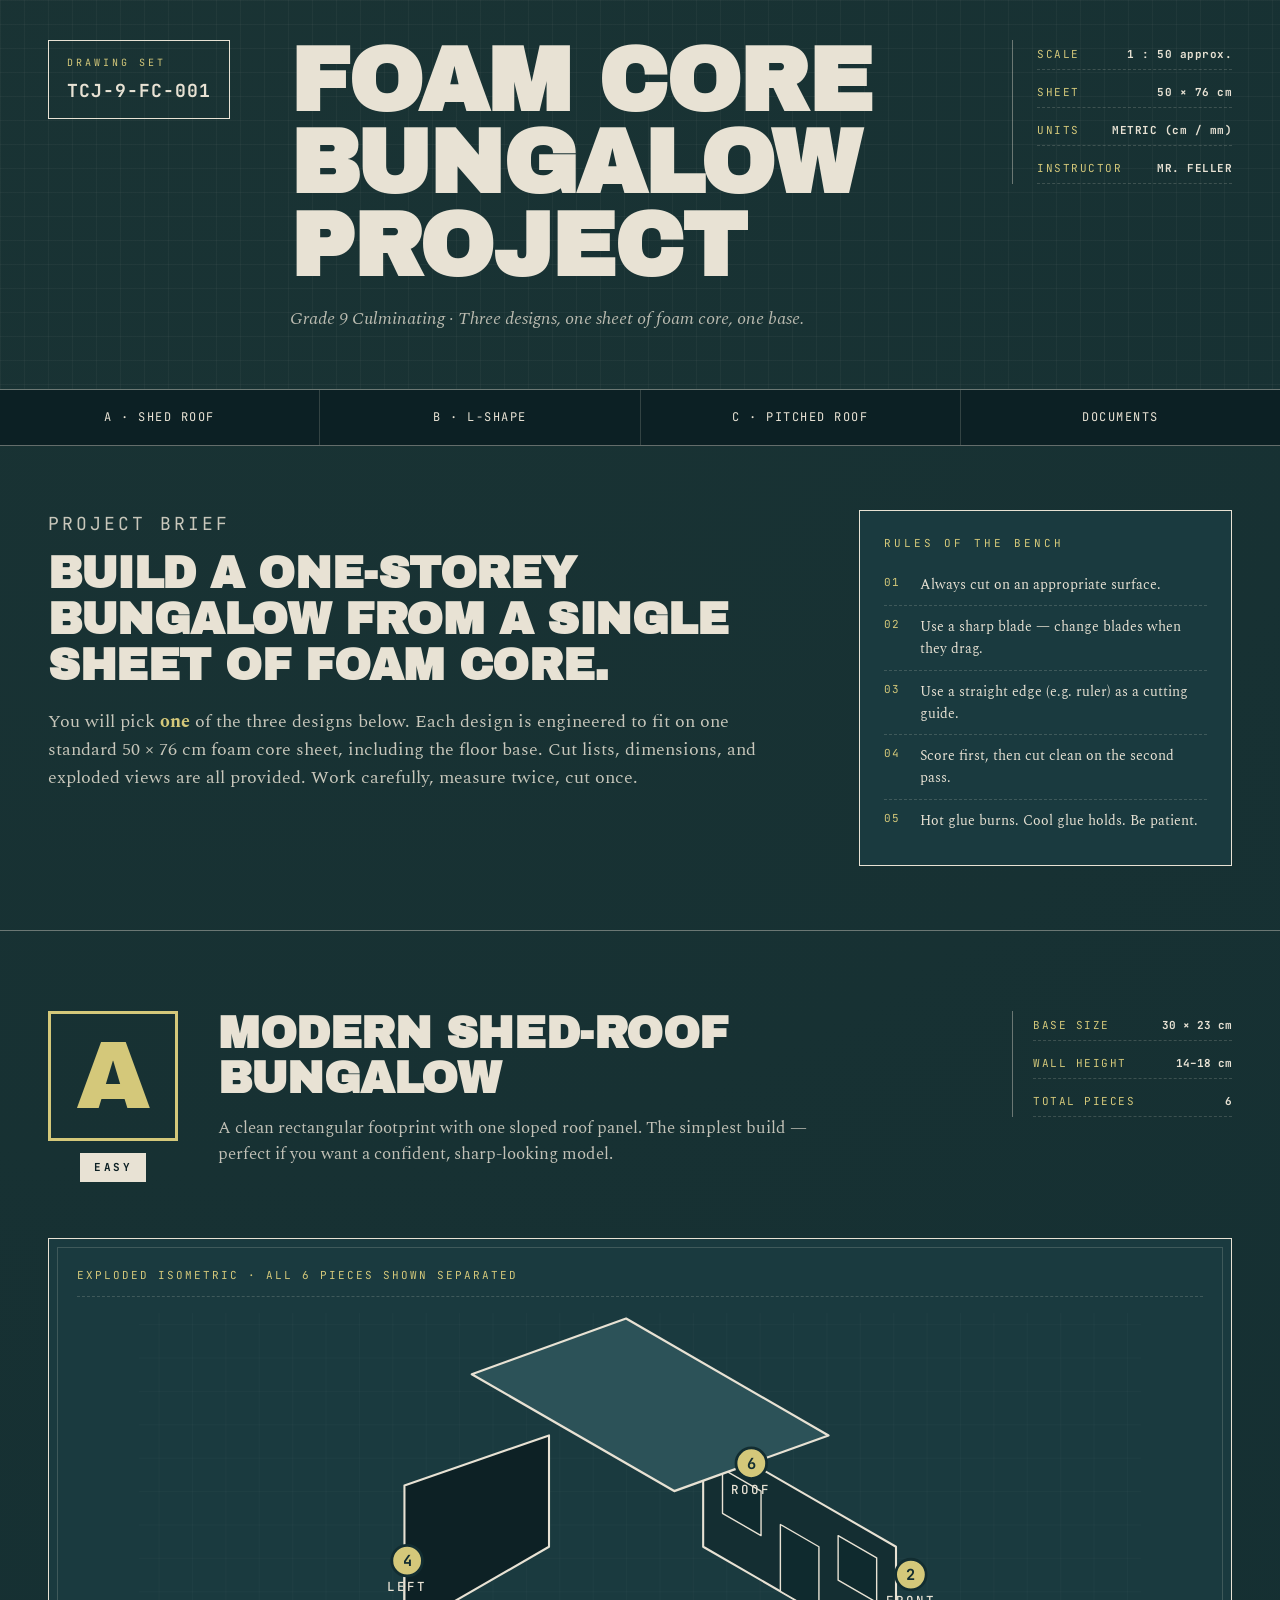
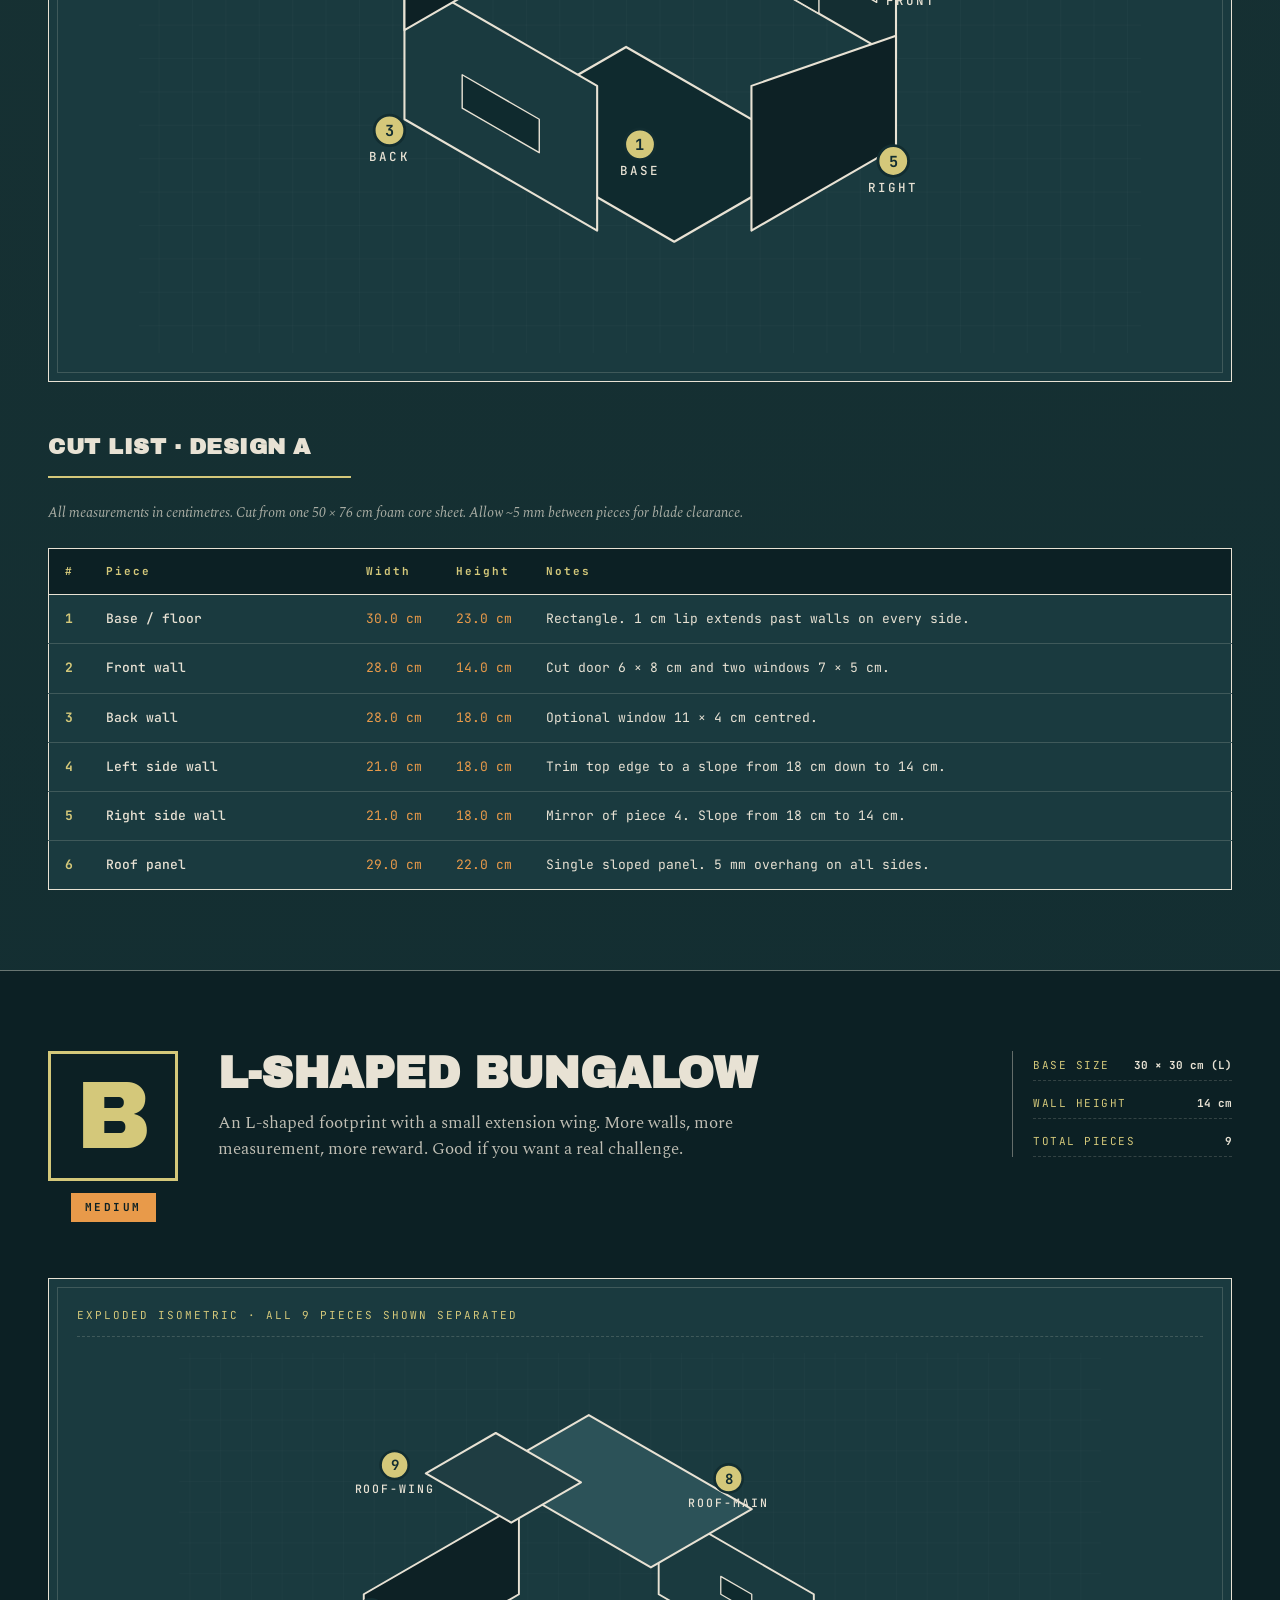
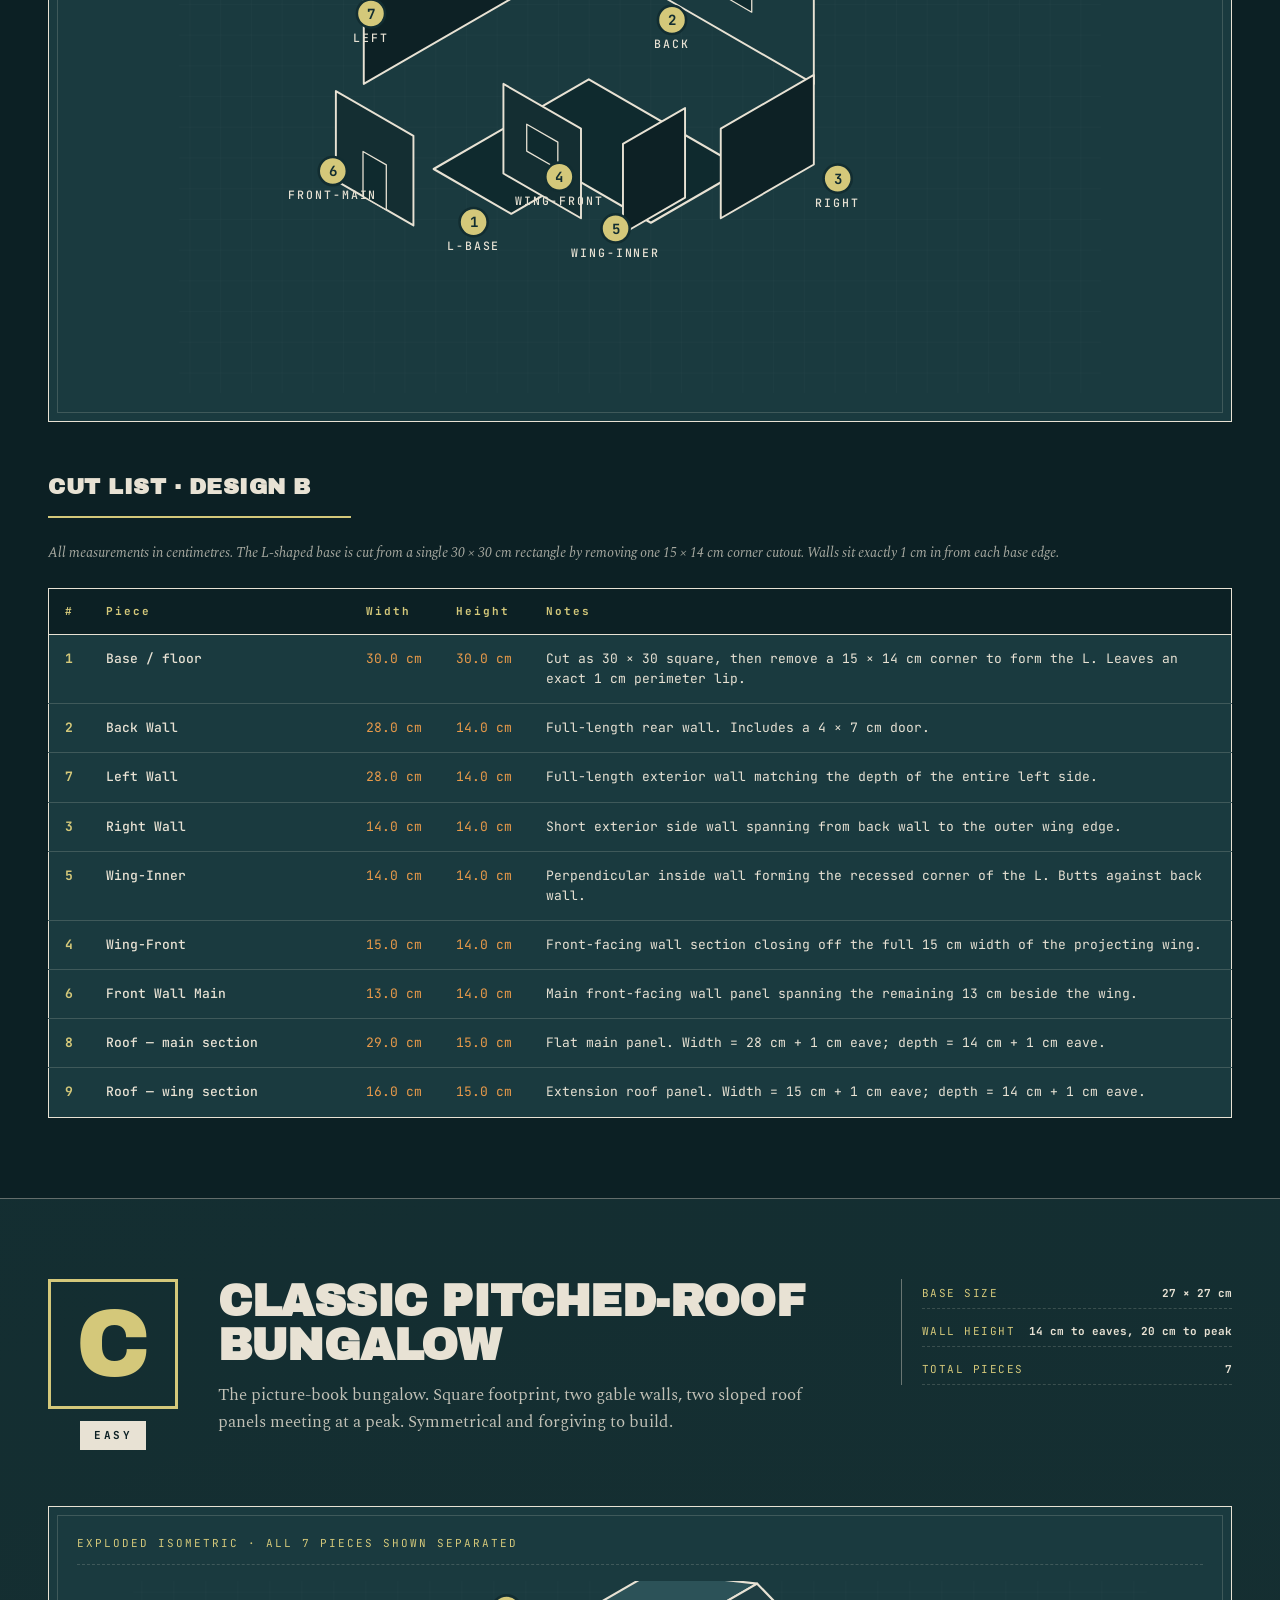
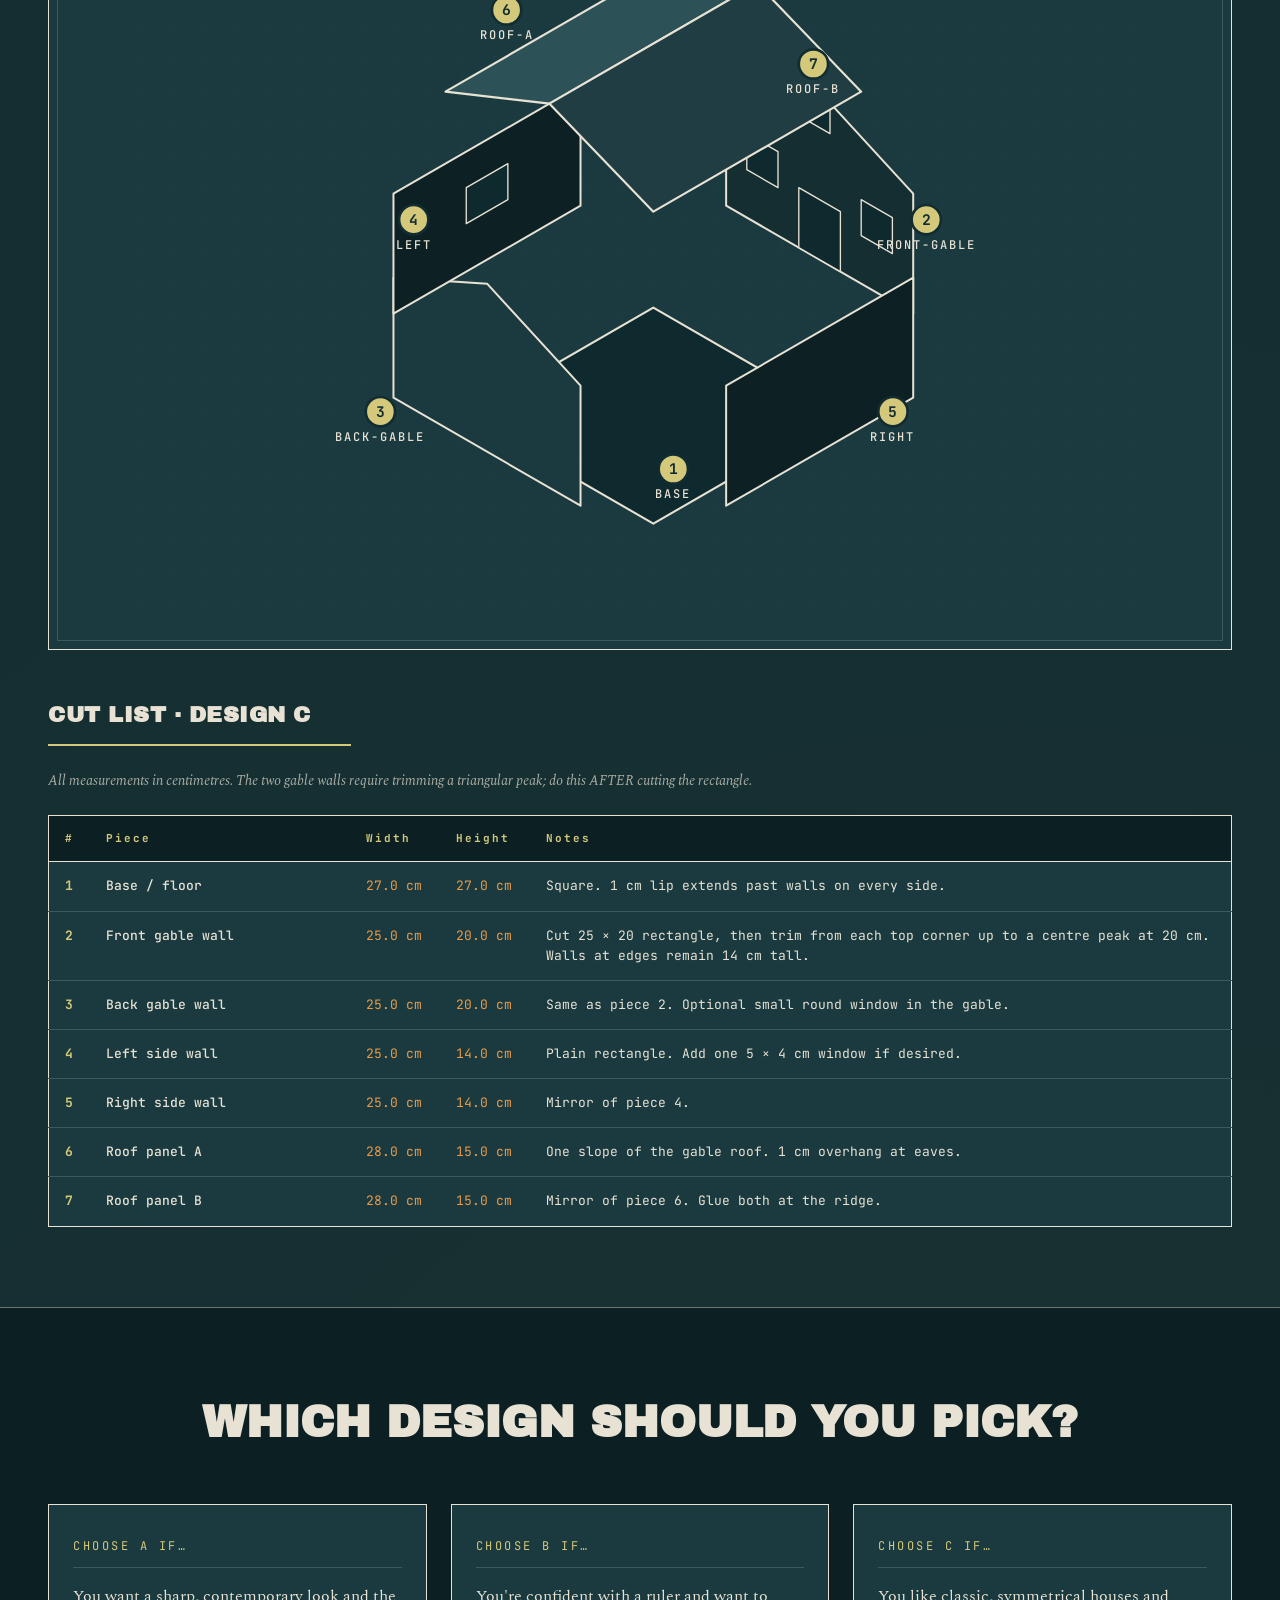
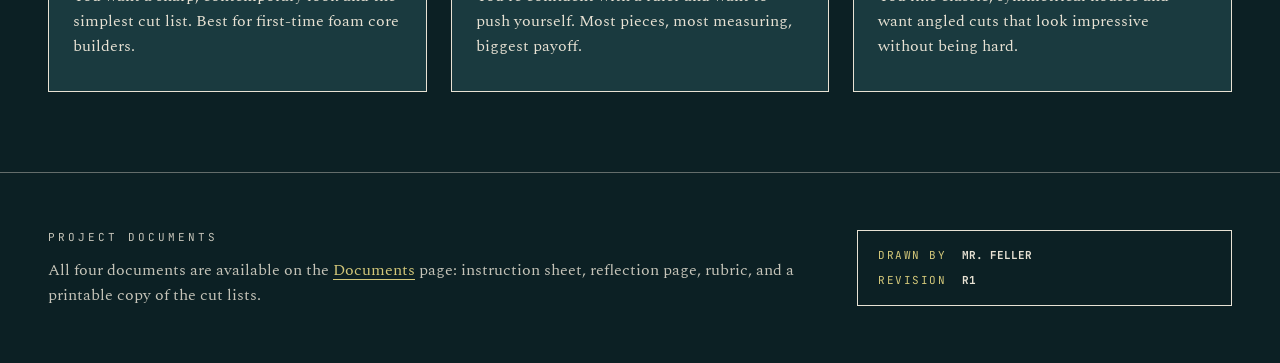
==== commit b3a9966c: "Update index.html" ====
--- a/index.html
+++ b/index.html
@@ -183,16 +183,16 @@
       <thead>
         <tr><th>#</th><th>Piece</th><th>Width</th><th>Height</th><th>Notes</th></tr>
       </thead>
-      <tbody>
-        <tr><td>1</td><td>Base / floor</td><td>30.0 cm</td><td>30.0 cm</td><td>Cut as 30 × 30 square, then remove a 15 × 14 cm corner to form the L. Leaves an exact 1 cm perimeter lip.</td></tr>
-        <tr><td>2</td><td>Back Wall</td><td>28.0 cm</td><td>14.0 cm</td><td>Full-length rear wall running along the back right profile. Includes a 4 × 7 cm door.</td></tr>
-        <tr><td>7</td><td>Left Wall</td><td>28.0 cm</td><td>14.0 cm</td><td>Full-length exterior wall matching the depth of the entire left side.</td></tr>
-        <tr><td>3</td><td>Right Wall</td><td>15.0 cm</td><td>14.0 cm</td><td>Short exterior side wall terminating at the outer right profile edge.</td></tr>
-        <tr><td>5</td><td>Wing-Inner</td><td>14.0 cm</td><td>14.0 cm</td><td>Perpendicular inside wall that tracks inward to form the recessed corner of the L.</td></tr>
-        <tr><td>4</td><td>Wing-Front</td><td>13.0 cm</td><td>14.0 cm</td><td>Front-facing wall section closing off the projecting forward wing.</td></tr>
-        <tr><td>6</td><td>Front Wall Main</td><td>14.0 cm</td><td>14.0 cm</td><td>Main front-facing wall panel parallel to the entryway corridor.</td></tr>
-        <tr><td>8</td><td>Roof — main section</td><td>29.0 cm</td><td>16.0 cm</td><td>Flat main panel, includes a precise 5 mm exterior eave overhang.</td></tr>
-        <tr><td>9</td><td>Roof — wing section</td><td>15.0 cm</td><td>14.5 cm</td><td>Flat extension roof panel that fits flush against the main roof joint line.</td></tr>
+        <tbody>
+          <tr><td>1</td><td>Base / floor</td><td>30.0 cm</td><td>30.0 cm</td><td>Cut as 30 × 30 square, then remove a 15 × 14 cm corner to form the L. Leaves an exact 1 cm perimeter lip.</td></tr>
+          <tr><td>2</td><td>Back Wall</td><td>28.0 cm</td><td>14.0 cm</td><td>Full-length rear wall. Includes a 4 × 7 cm door.</td></tr>
+          <tr><td>7</td><td>Left Wall</td><td>28.0 cm</td><td>14.0 cm</td><td>Full-length exterior wall matching the depth of the entire left side.</td></tr>
+          <tr><td>3</td><td>Right Wall</td><td>14.0 cm</td><td>14.0 cm</td><td>Short exterior side wall spanning from back wall to the outer wing edge.</td></tr>
+          <tr><td>5</td><td>Wing-Inner</td><td>14.0 cm</td><td>14.0 cm</td><td>Perpendicular inside wall forming the recessed corner of the L. Butts against back wall.</td></tr>
+          <tr><td>4</td><td>Wing-Front</td><td>15.0 cm</td><td>14.0 cm</td><td>Front-facing wall section closing off the full 15 cm width of the projecting wing.</td></tr>
+          <tr><td>6</td><td>Front Wall Main</td><td>13.0 cm</td><td>14.0 cm</td><td>Main front-facing wall panel spanning the remaining 13 cm beside the wing.</td></tr>
+          <tr><td>8</td><td>Roof — main section</td><td>29.0 cm</td><td>15.0 cm</td><td>Flat main panel. Width = 28 cm + 1 cm eave; depth = 14 cm + 1 cm eave.</td></tr>
+          <tr><td>9</td><td>Roof — wing section</td><td>16.0 cm</td><td>15.0 cm</td><td>Extension roof panel. Width = 15 cm + 1 cm eave; depth = 14 cm + 1 cm eave.</td></tr>
       </tbody>
     </table>
   </div>
